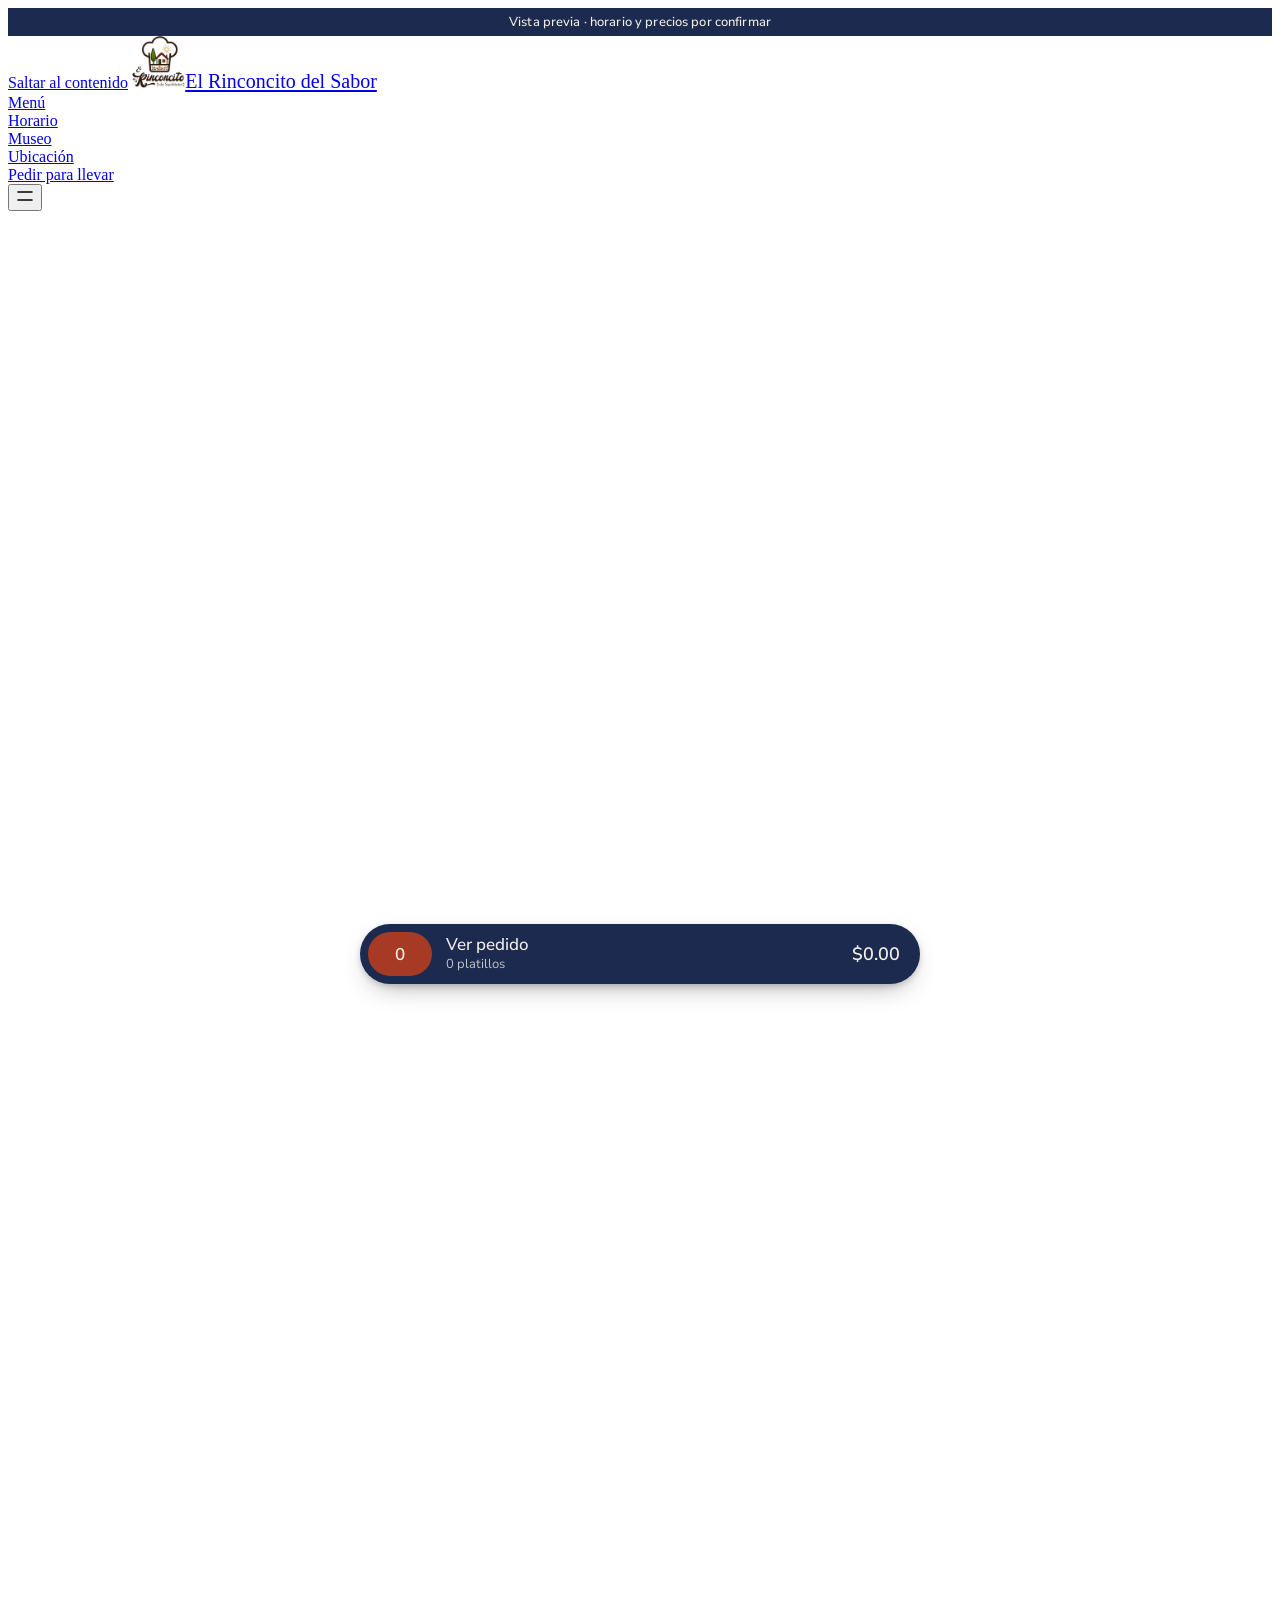
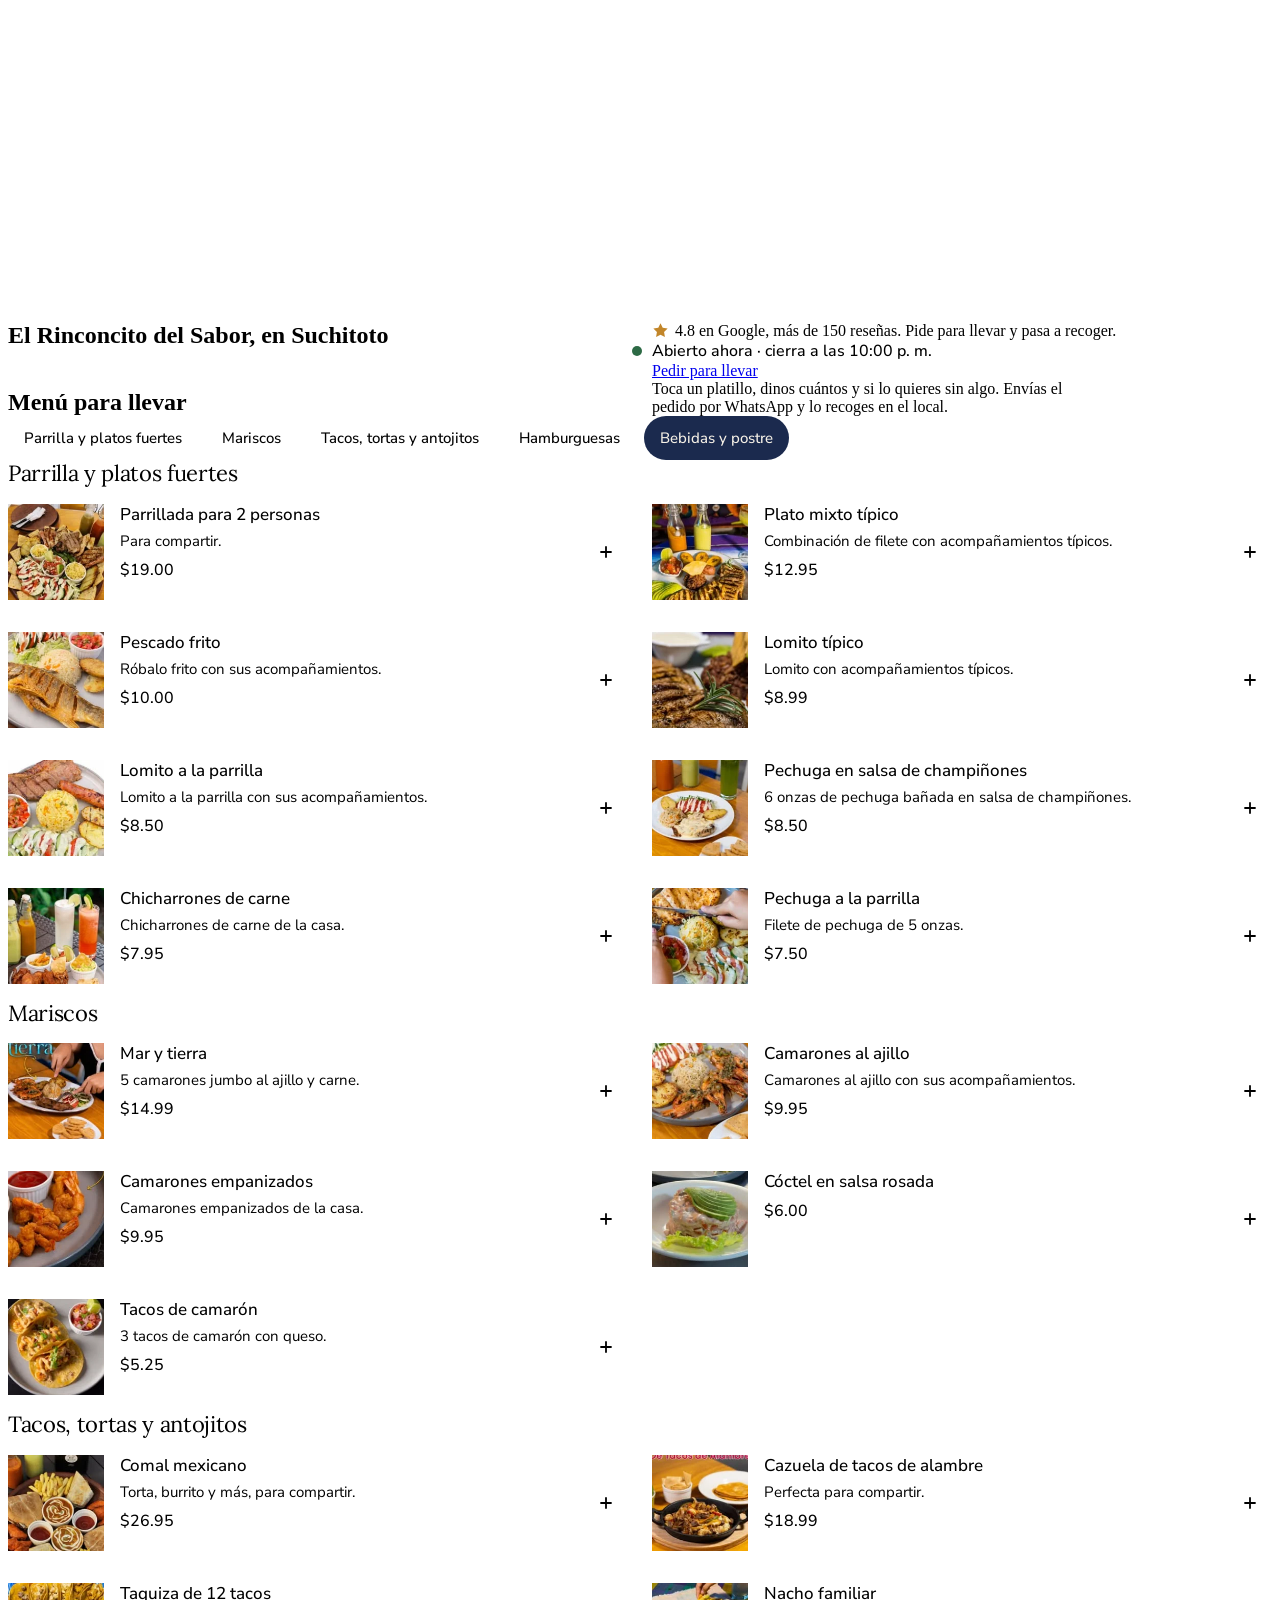
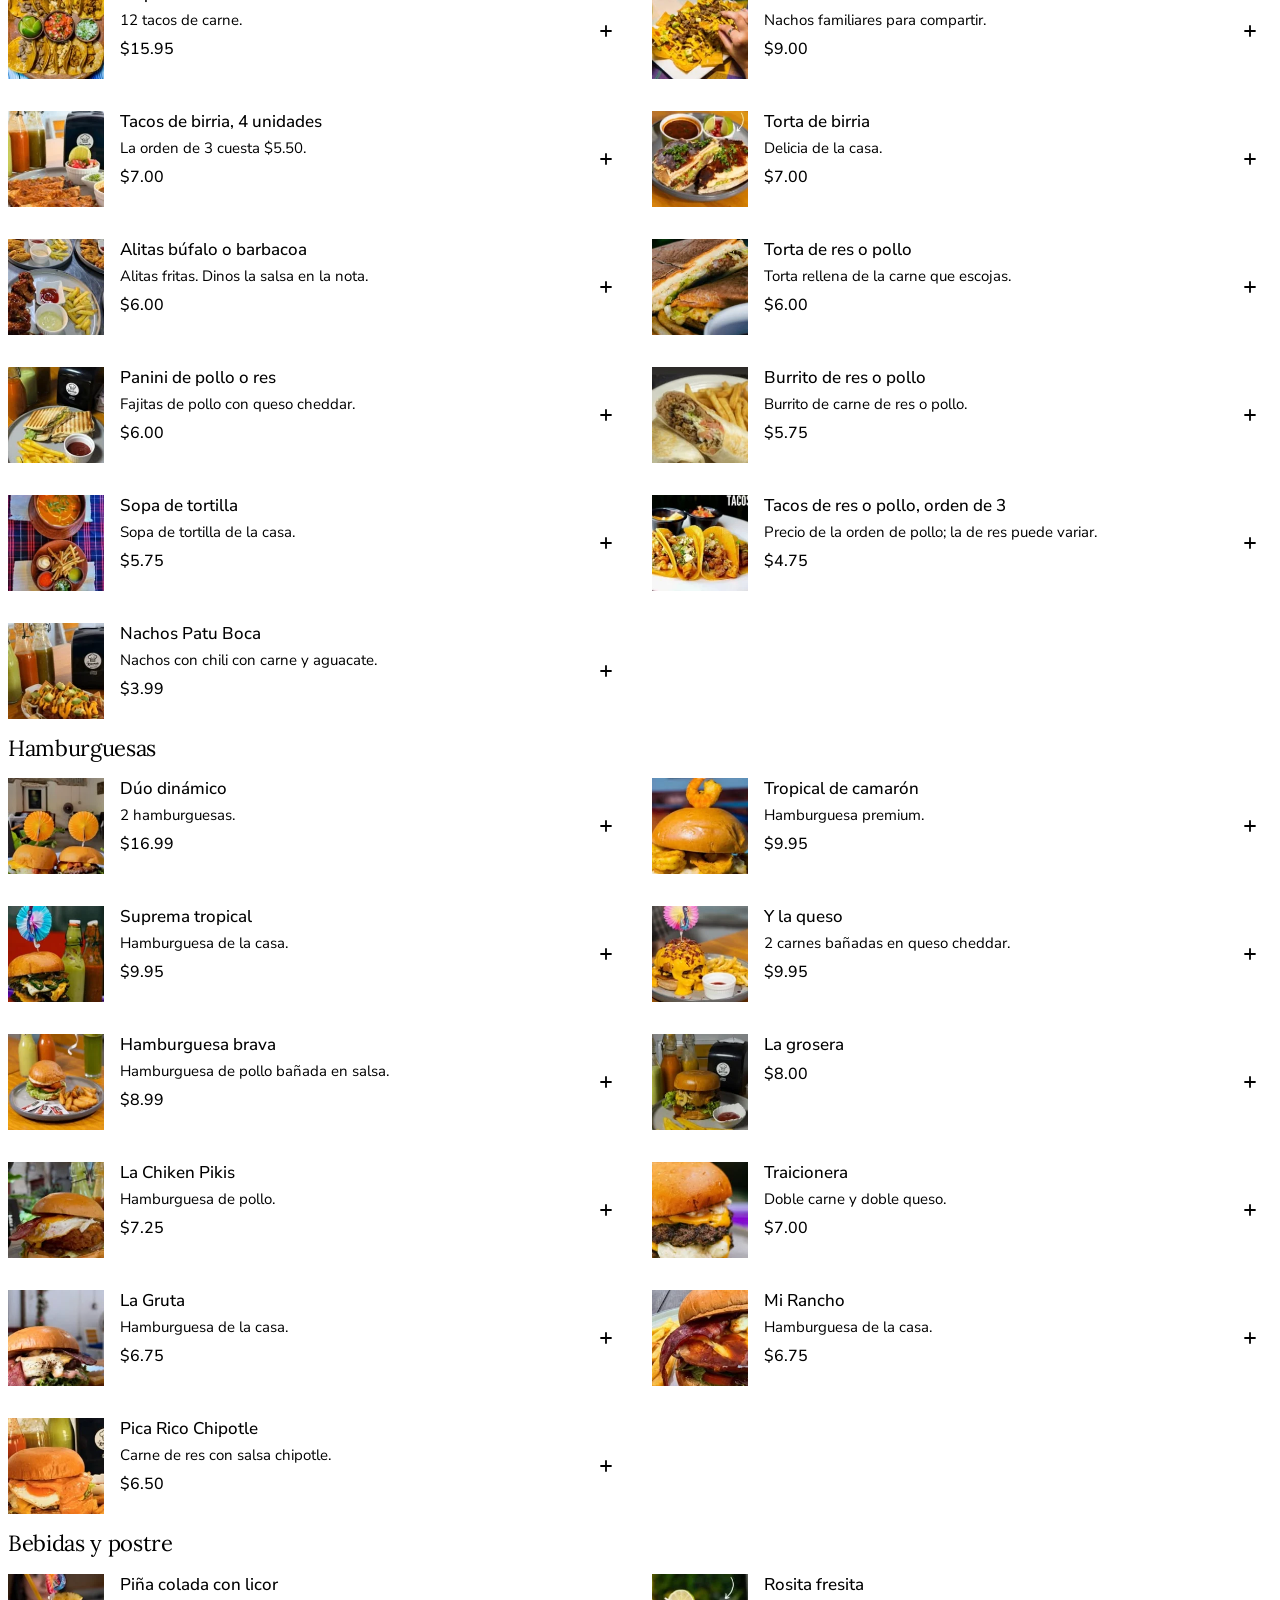
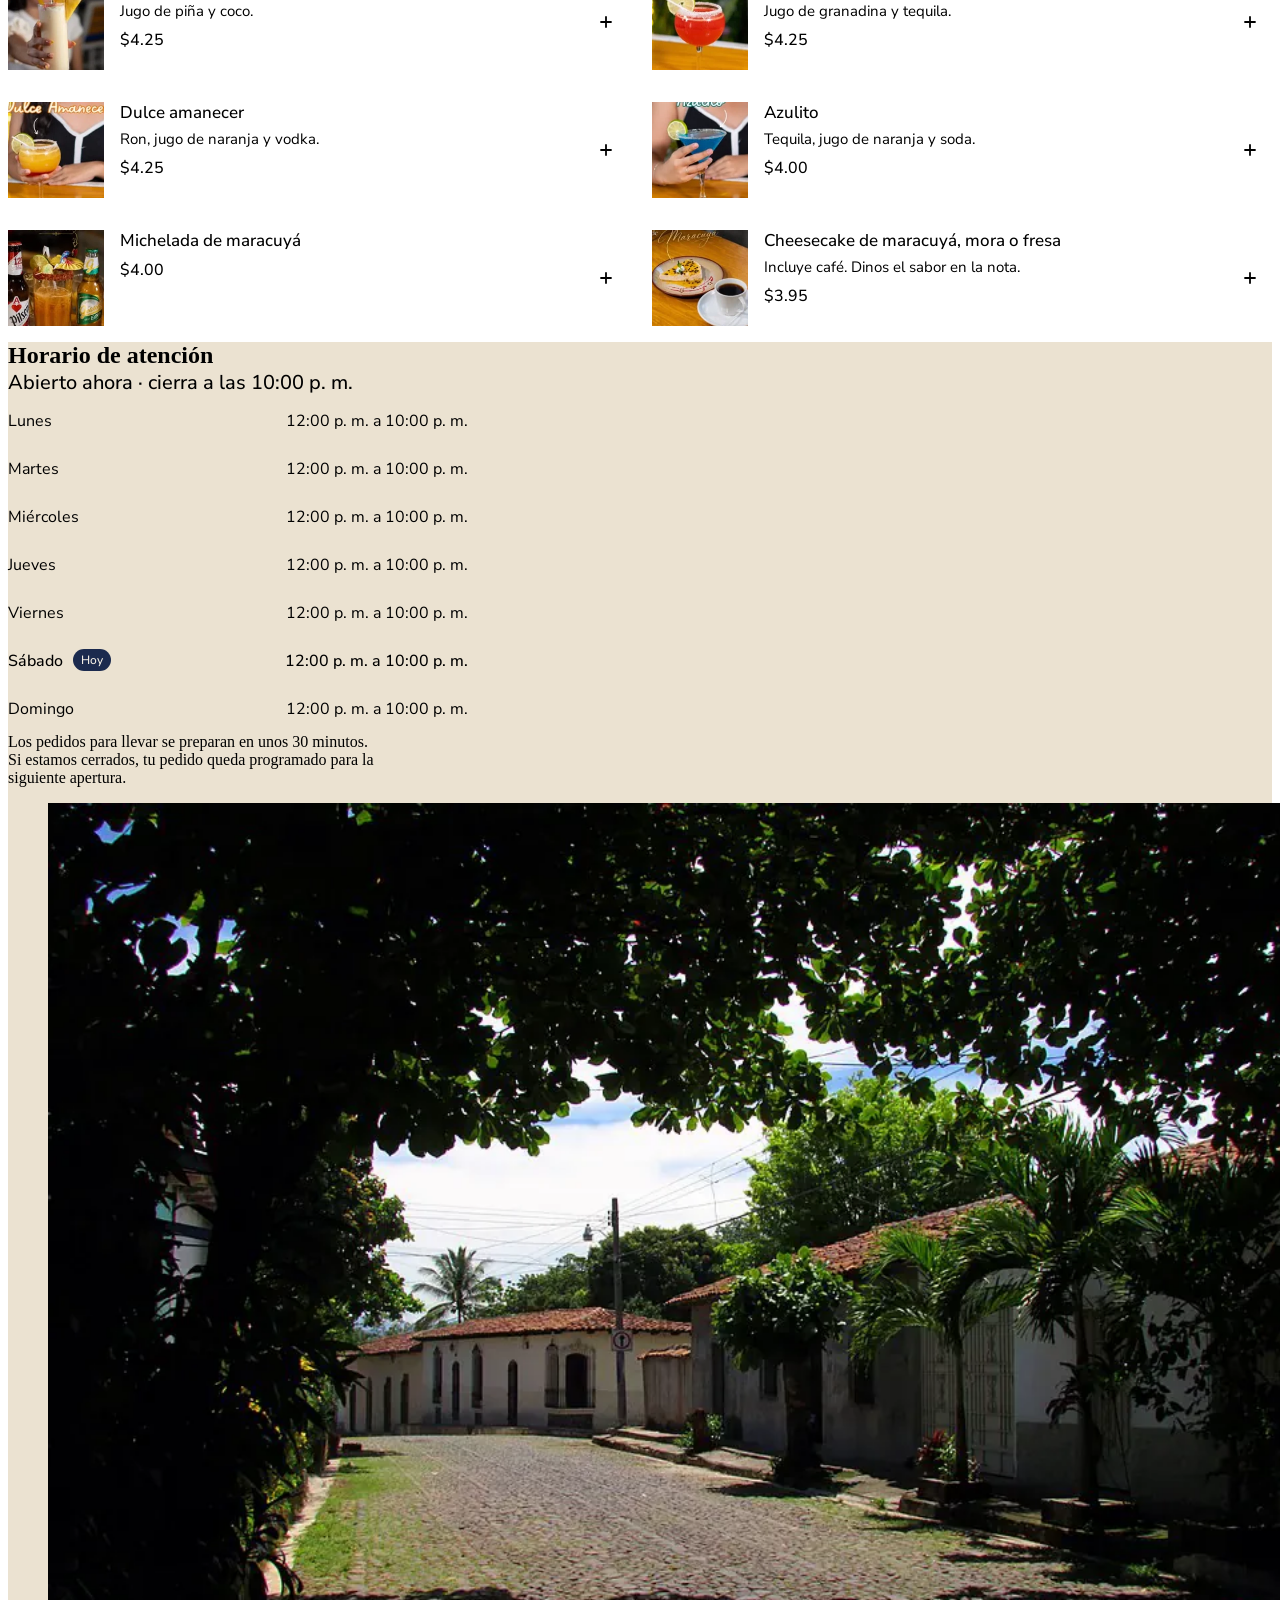
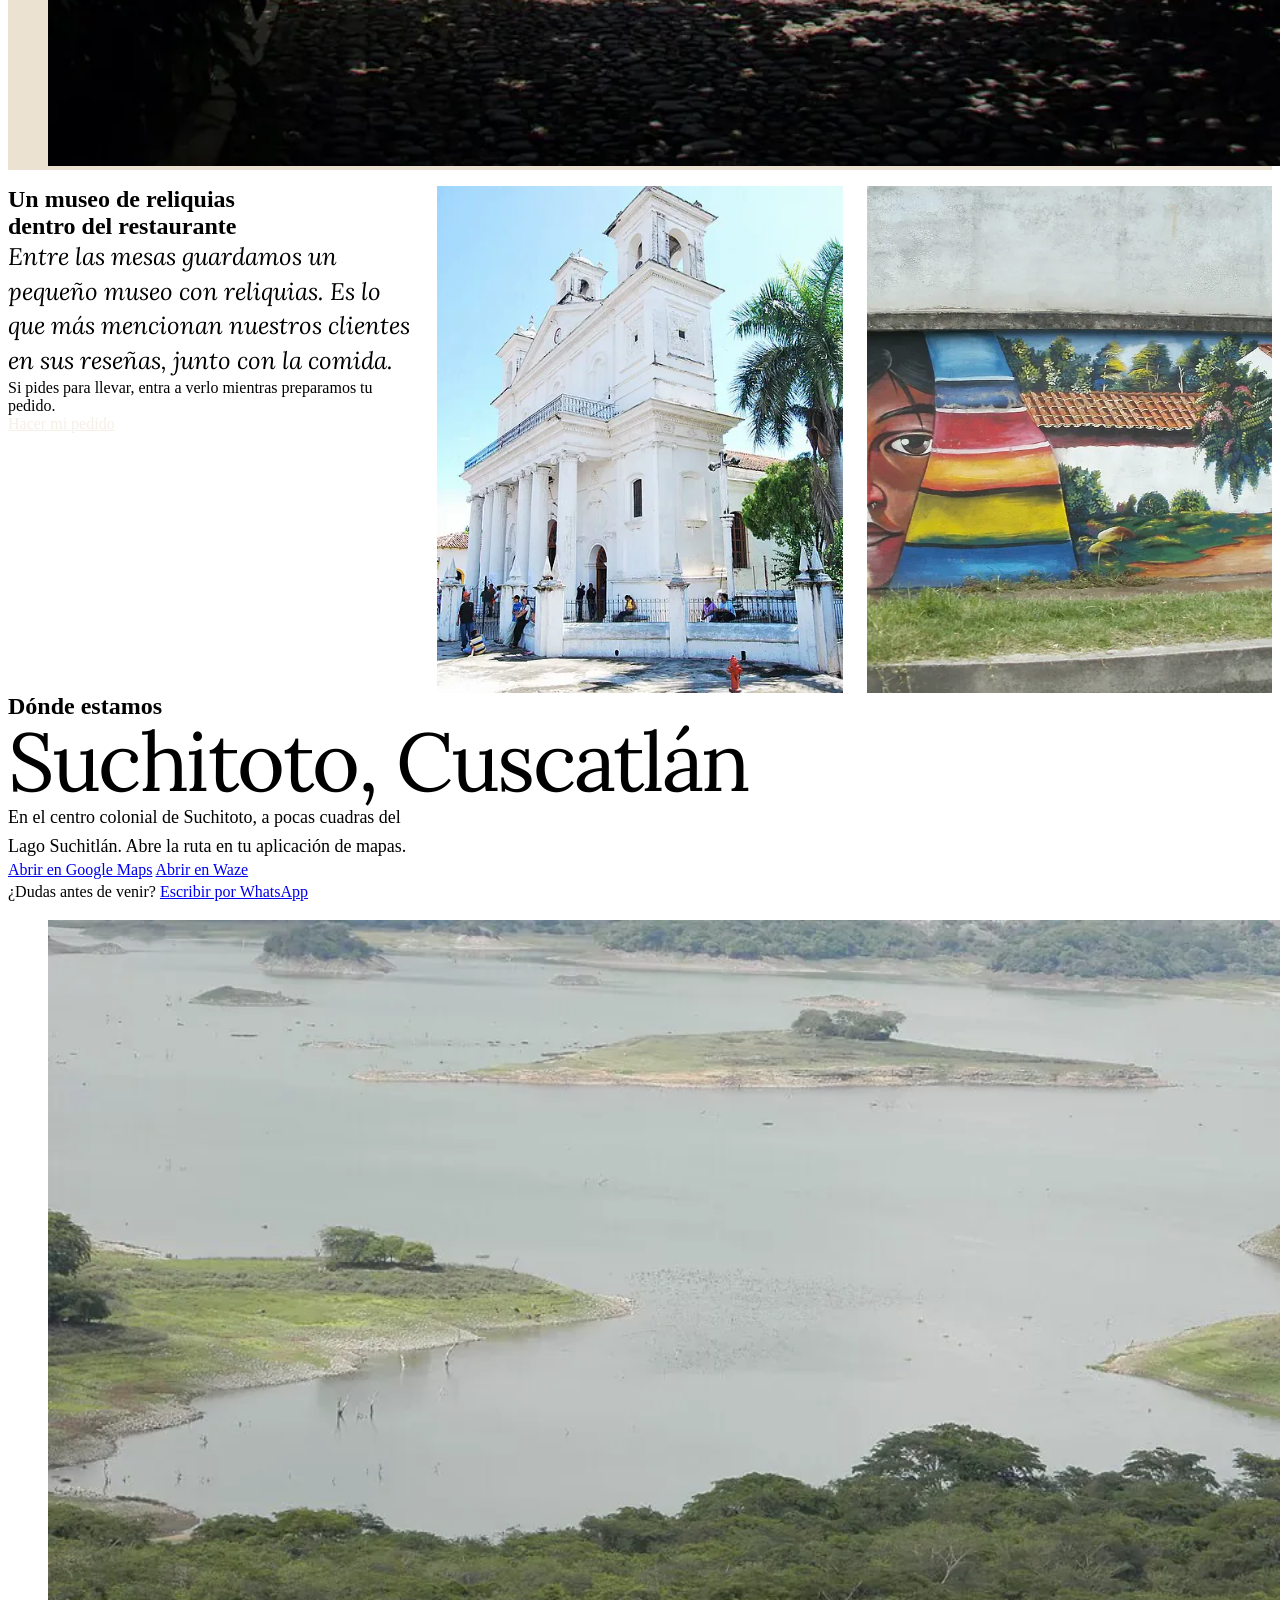
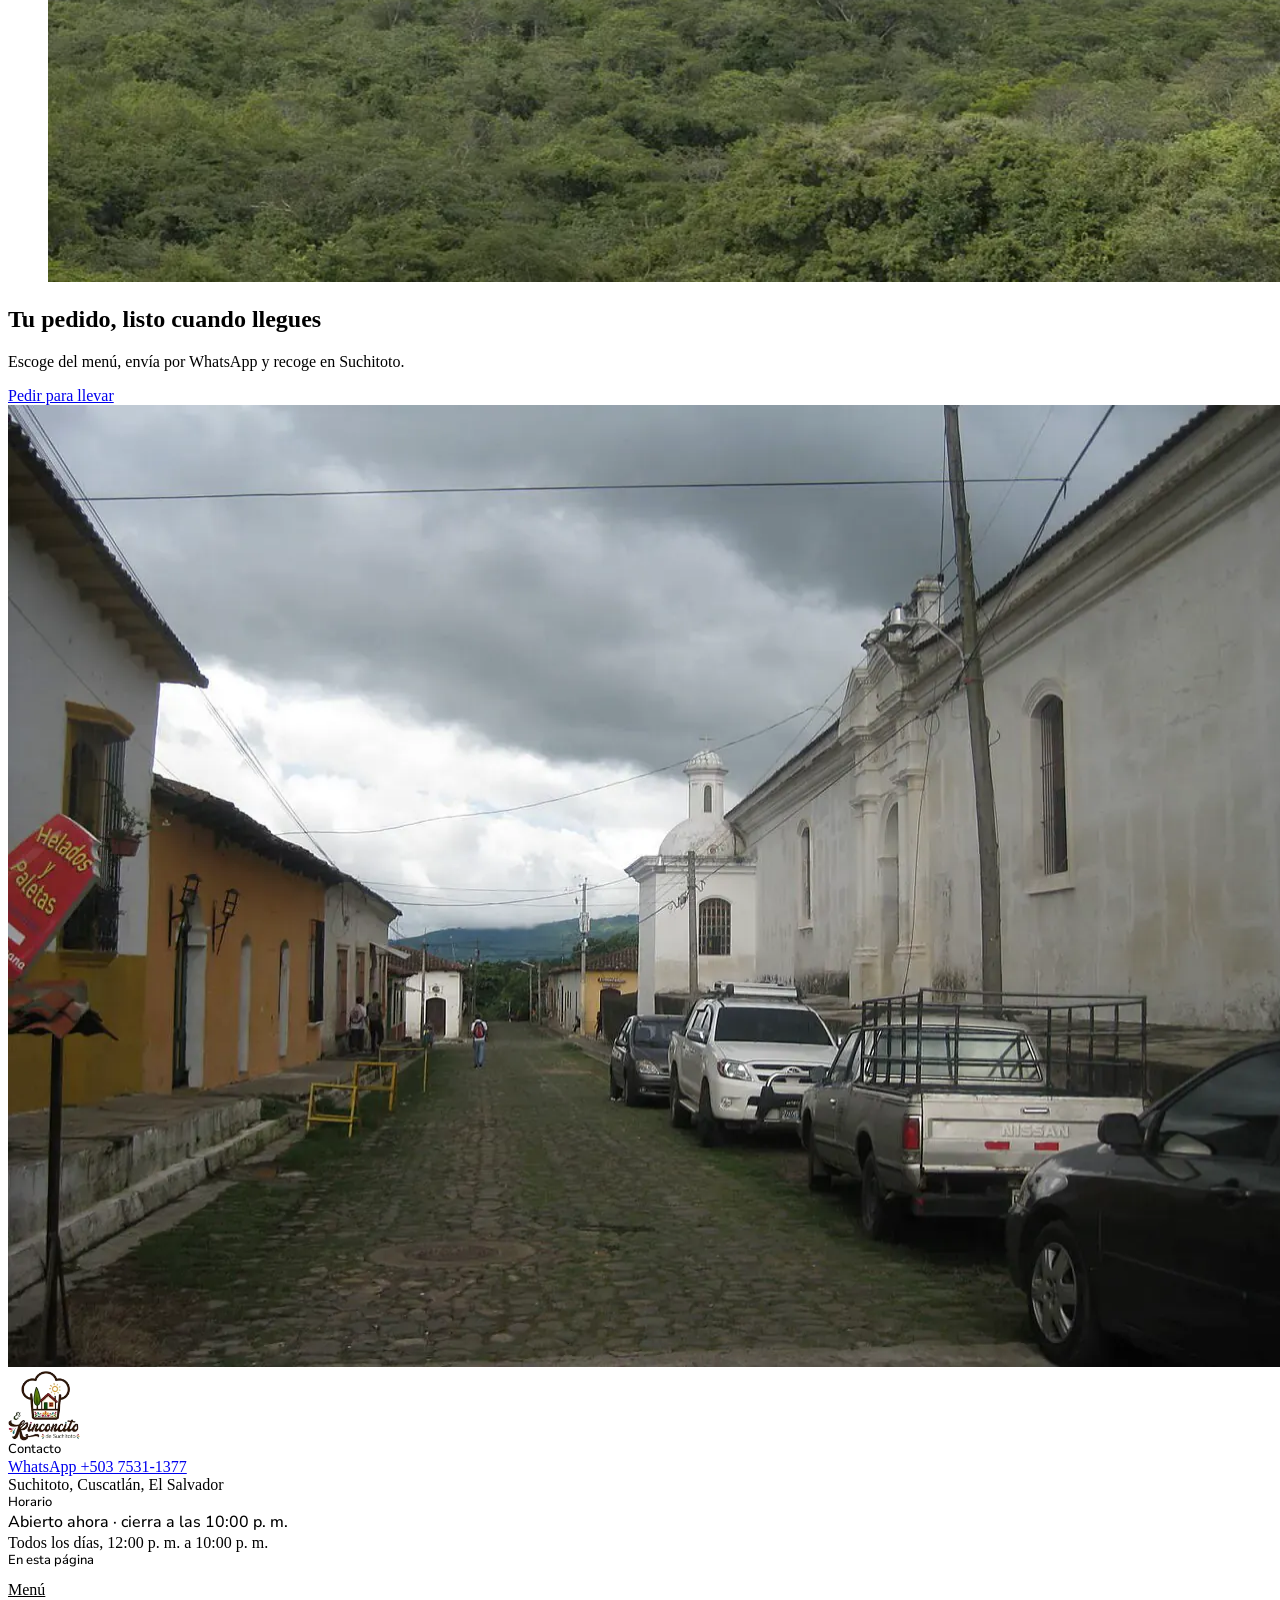
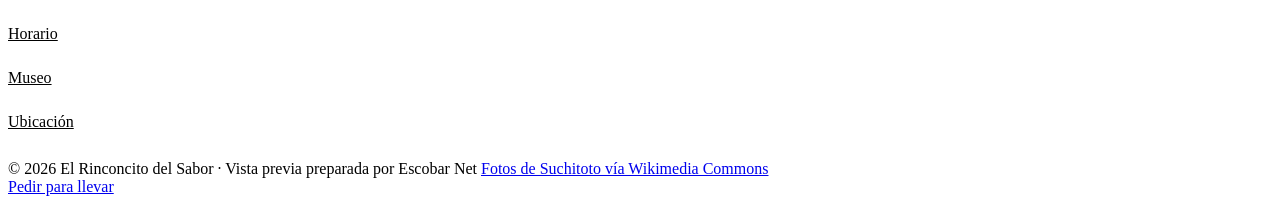
==== index.html @ b723effb "Vista previa de la página de El Rinconcito del Sabor Página estática para GitHub Pages: menú real de" ====
<!doctype html>
<html lang="es" data-type="place" data-radius="soft" data-buttons="arrow" data-motion>
<head>
<meta charset="utf-8">
<meta name="viewport" content="width=device-width, initial-scale=1, viewport-fit=cover, interactive-widget=resizes-content">
<title>El Rinconcito del Sabor: restaurante y pedidos para llevar en Suchitoto</title>
<meta name="description" content="Arma tu pedido para llevar con fotos y precios, escoge la hora de recogida y envíalo por WhatsApp. 4.8 en Google, en Suchitoto, Cuscatlán.">
<!-- og:image necesita la URL completa. Si cambia el dominio, actualízala
     (https://<usuario>.github.io/<repositorio>/share.jpg) o en el dominio del restaurante. -->
<meta property="og:type" content="website">
<meta property="og:locale" content="es_SV">
<meta property="og:site_name" content="El Rinconcito del Sabor">
<meta property="og:title" content="El Rinconcito del Sabor · Pedidos para llevar en Suchitoto">
<meta property="og:description" content="Mira el menú con fotos y precios, arma tu pedido y envíalo por WhatsApp. Lo recoges en el local.">
<meta property="og:image" content="https://escobarnet-software.github.io/El-Rinconcito-del-Sabor/share.jpg">
<meta property="og:image:width" content="1200">
<meta property="og:image:height" content="630">
<meta property="og:image:alt" content="Logo de El Rinconcito del Sabor sobre los techos de teja de Suchitoto">
<meta name="twitter:card" content="summary_large_image">
<link rel="icon" href="img/favicon.png" type="image/png">
<link rel="apple-touch-icon" href="img/logo.png">
<meta name="theme-color" content="#f5f0e6">
<meta name="color-scheme" content="light">
<!-- <link rel="canonical" href="https://<dominio del restaurante>/"> -->
<meta name="site-kind" content="other">
<meta name="page-type" content="place">
<meta name="page-kind" content="place">
<link rel="preconnect" href="https://fonts.googleapis.com">
<link rel="preconnect" href="https://fonts.gstatic.com" crossorigin>
<link href="https://fonts.googleapis.com/css2?family=Lora:ital,wght@0,400..600;1,400&family=Nunito+Sans:wght@400..600&display=swap" rel="stylesheet">
<link rel="stylesheet" href="assets/system.css">
<link rel="stylesheet" href="assets/ui/cards.css">
<link rel="stylesheet" href="assets/motion/motion.css">
<link rel="stylesheet" href="assets/layout/layout.css">
<style>
:root {
  --p-bg: #f5f0e6; --p-surface: #ebe2d1; --p-ink: #1b2a4e; --p-muted: #5b5648;
  --p-accent: #a63a24; --p-accent-ink: #f5f0e6; --p-action: #a63a24; --p-action-ink: #f5f0e6;
  --p-inv-bg: #1b2a4e; --p-inv-surface: #283658; --p-inv-ink: #f5f0e6; --p-inv-muted: #a1a6b0;
  --p-inv-accent: #f5f0e6; --p-inv-accent-ink: #1b2a4e; --p-inv-action: #f5f0e6; --p-inv-action-ink: #1b2a4e;
  --font-display: "Lora", Georgia, serif;
  --font-text: "Nunito Sans", system-ui, sans-serif;
  --display-weight: 400;
  --display-tracking: -0.015em;
}
</style>
<link rel="stylesheet" href="css/app.css">
<script>document.documentElement.classList.add('m-enter');setTimeout(()=>document.documentElement.classList.add('m-enter-done'),700)</script>
<script>document.documentElement.classList.add('mo-js');setTimeout(()=>document.documentElement.classList.add('mo-safe'),2500)</script>
<link rel="modulepreload" href="assets/moments/moments.js"><link rel="modulepreload" href="assets/moments/lib.js"><link rel="modulepreload" href="assets/moments/picture-develops/moment.js">
</head>
<body>
<!-- type: place (restaurante con pedidos para llevar)
     deal: hero place (fijo), nav-split, footer-visit, rhythm surface-pairs (+ banda añil en el museo),
     buttons arrow, mark: logo del cliente, offer: menú de pedido (pedido del cliente), place: trio,
     type moment: address, moment: picture-develops (museo)
     palette: brand (cal #f5f0e6, añil #1b2a4e, teja #a63a24), type: Lora / Nunito Sans -->

<header class="nav nav--split">
  <p class="preview-strip">Vista previa · horario y precios por confirmar</p>
  <div class="wrap nav__bar">
    <a class="skip-link" href="#top">Saltar al contenido</a>
    <a class="nav__logo" href="#top" aria-label="El Rinconcito del Sabor, inicio"><img class="nav__logo-img" src="img/logo-128.webp" alt="" width="128" height="125"><span class="nav__logo-name">El Rinconcito del Sabor</span></a>
    <nav class="nav__links" aria-label="Principal">
      <div class="nav__item"><a class="nav__link" href="#menu">Menú</a></div>
      <div class="nav__item"><a class="nav__link" href="#horario">Horario</a></div>
      <div class="nav__item"><a class="nav__link" href="#museo">Museo</a></div>
      <div class="nav__item"><a class="nav__link" href="#ubicacion">Ubicación</a></div>
    </nav>
    <div class="nav__actions">
      <a class="btn btn--primary" href="#menu">Pedir para llevar</a>
    </div>
    <button class="nav__toggle" type="button" aria-expanded="false" aria-label="Menú de navegación">
      <svg width="18" height="18" viewBox="0 0 18 18" aria-hidden="true"><path d="M2 5h14M2 13h14" stroke="currentColor" stroke-width="1.6" stroke-linecap="round"/></svg>
    </button>
  </div>
</header>

<main id="top">
  <section class="hero hero--place" data-enter aria-labelledby="hero-h">
    <picture class="hero__bg" data-phone-fill style="--ly-pos: 50% 62%; --ly-pos-phone: 50% 55%"><source media="(max-width: 639px)" srcset="assets/img/photo-f28544787-780x975.webp 780w" sizes="100vw"><img src="assets/img/photo-f28544787-1280.webp" srcset="assets/img/photo-f28544787-500.webp 500w, assets/img/photo-f28544787-960.webp 960w, assets/img/photo-f28544787-1280.webp 1280w" sizes="100vw" width="1280" height="1707" alt="Techos de teja y calles del centro histórico de Suchitoto, con los cerros al fondo" fetchpriority="high" decoding="async" data-source="stand-in" data-subject="Suchitoto, centro histórico"></picture>
    <div class="wrap"><div class="hero-text">
      <div class="hero__text">
        <h1 id="hero-h">El Rinconcito del Sabor, en Suchitoto</h1>
        <div class="hero__side">
          <p class="hero__lead"><span class="rating"><svg class="rating__star" viewBox="0 0 20 20" aria-hidden="true"><path d="M10 1.6l2.6 5.3 5.8.8-4.2 4.1 1 5.8L10 14.9l-5.2 2.7 1-5.8L1.6 7.7l5.8-.8z"/></svg>4.8 en Google, más de 150 reseñas.</span> Pide para llevar y pasa a recoger.</p>
          <p class="status" data-estado aria-live="polite"><span data-estado-texto>Todos los días de 12:00 p. m. a 10:00 p. m.</span></p>
          <div class="btn-row"><a class="btn btn--primary" href="#menu">Pedir para llevar</a></div>
        </div>
      </div>
    </div></div>
  </section>

  <section class="section section--menu" id="menu" aria-labelledby="menu-h">
    <div class="wrap">
      <div class="section-head--split menu-head">
        <h2 id="menu-h">Menú para llevar</h2>
        <p>Toca un platillo, dinos cuántos y si lo quieres sin algo. Envías el pedido por WhatsApp y lo recoges en el local.</p>
      </div>
      <nav class="chips" aria-label="Categorías del menú" data-chips>
        <!--chips:start--><a class="chip" href="#cat-parrilla">Parrilla y platos fuertes</a><a class="chip" href="#cat-mariscos">Mariscos</a><a class="chip" href="#cat-antojitos">Tacos, tortas y antojitos</a><a class="chip" href="#cat-hamburguesas">Hamburguesas</a><a class="chip" href="#cat-bebidas">Bebidas y postre</a><!--chips:end-->
      </nav>
      <div class="menu" data-menu>
        <!--menu:start--><section class="menu-group" id="cat-parrilla" aria-labelledby="cat-parrilla-h"><h3 class="menu-group__h" id="cat-parrilla-h">Parrilla y platos fuertes</h3><ul class="dishes"><li class="dish" data-id="parrillada-2"><div class="dish__btn"><span class="dish__img"><img src="img/menu/parrillada-2.webp" alt="" width="188" height="188" loading="lazy" decoding="async"></span><span class="dish__body"><span class="dish__name">Parrillada para 2 personas</span><span class="dish__desc">Para compartir.</span><span class="dish__foot"><span class="dish__price">$19.00</span></span></span></div></li><li class="dish" data-id="plato-mixto"><div class="dish__btn"><span class="dish__img"><img src="img/menu/plato-mixto.webp" alt="" width="188" height="188" loading="lazy" decoding="async"></span><span class="dish__body"><span class="dish__name">Plato mixto típico</span><span class="dish__desc">Combinación de filete con acompañamientos típicos.</span><span class="dish__foot"><span class="dish__price">$12.95</span></span></span></div></li><li class="dish" data-id="pescado-frito"><div class="dish__btn"><span class="dish__img"><img src="img/menu/pescado-frito.webp" alt="" width="188" height="188" loading="lazy" decoding="async"></span><span class="dish__body"><span class="dish__name">Pescado frito</span><span class="dish__desc">Róbalo frito con sus acompañamientos.</span><span class="dish__foot"><span class="dish__price">$10.00</span></span></span></div></li><li class="dish" data-id="lomito-tipico"><div class="dish__btn"><span class="dish__img"><img src="img/menu/lomito-tipico.webp" alt="" width="188" height="188" loading="lazy" decoding="async"></span><span class="dish__body"><span class="dish__name">Lomito típico</span><span class="dish__desc">Lomito con acompañamientos típicos.</span><span class="dish__foot"><span class="dish__price">$8.99</span></span></span></div></li><li class="dish" data-id="lomito-parrilla"><div class="dish__btn"><span class="dish__img"><img src="img/menu/lomito-parrilla.webp" alt="" width="188" height="188" loading="lazy" decoding="async"></span><span class="dish__body"><span class="dish__name">Lomito a la parrilla</span><span class="dish__desc">Lomito a la parrilla con sus acompañamientos.</span><span class="dish__foot"><span class="dish__price">$8.50</span></span></span></div></li><li class="dish" data-id="pechuga-champinones"><div class="dish__btn"><span class="dish__img"><img src="img/menu/pechuga-champinones.webp" alt="" width="188" height="188" loading="lazy" decoding="async"></span><span class="dish__body"><span class="dish__name">Pechuga en salsa de champiñones</span><span class="dish__desc">6 onzas de pechuga bañada en salsa de champiñones.</span><span class="dish__foot"><span class="dish__price">$8.50</span></span></span></div></li><li class="dish" data-id="chicharrones"><div class="dish__btn"><span class="dish__img"><img src="img/menu/chicharrones.webp" alt="" width="188" height="188" loading="lazy" decoding="async"></span><span class="dish__body"><span class="dish__name">Chicharrones de carne</span><span class="dish__desc">Chicharrones de carne de la casa.</span><span class="dish__foot"><span class="dish__price">$7.95</span></span></span></div></li><li class="dish" data-id="pechuga-parrilla"><div class="dish__btn"><span class="dish__img"><img src="img/menu/pechuga-parrilla.webp" alt="" width="188" height="188" loading="lazy" decoding="async"></span><span class="dish__body"><span class="dish__name">Pechuga a la parrilla</span><span class="dish__desc">Filete de pechuga de 5 onzas.</span><span class="dish__foot"><span class="dish__price">$7.50</span></span></span></div></li></ul></section>
<section class="menu-group" id="cat-mariscos" aria-labelledby="cat-mariscos-h"><h3 class="menu-group__h" id="cat-mariscos-h">Mariscos</h3><ul class="dishes"><li class="dish" data-id="mar-y-tierra"><div class="dish__btn"><span class="dish__img"><img src="img/menu/mar-y-tierra.webp" alt="" width="188" height="188" loading="lazy" decoding="async"></span><span class="dish__body"><span class="dish__name">Mar y tierra</span><span class="dish__desc">5 camarones jumbo al ajillo y carne.</span><span class="dish__foot"><span class="dish__price">$14.99</span></span></span></div></li><li class="dish" data-id="camarones-ajillo"><div class="dish__btn"><span class="dish__img"><img src="img/menu/camarones-ajillo.webp" alt="" width="188" height="188" loading="lazy" decoding="async"></span><span class="dish__body"><span class="dish__name">Camarones al ajillo</span><span class="dish__desc">Camarones al ajillo con sus acompañamientos.</span><span class="dish__foot"><span class="dish__price">$9.95</span></span></span></div></li><li class="dish" data-id="camarones-empanizados"><div class="dish__btn"><span class="dish__img"><img src="img/menu/camarones-empanizados.webp" alt="" width="188" height="188" loading="lazy" decoding="async"></span><span class="dish__body"><span class="dish__name">Camarones empanizados</span><span class="dish__desc">Camarones empanizados de la casa.</span><span class="dish__foot"><span class="dish__price">$9.95</span></span></span></div></li><li class="dish" data-id="coctel-rosada"><div class="dish__btn"><span class="dish__img"><img src="img/menu/coctel-rosada.webp" alt="" width="188" height="188" loading="lazy" decoding="async"></span><span class="dish__body"><span class="dish__name">Cóctel en salsa rosada</span><span class="dish__foot"><span class="dish__price">$6.00</span></span></span></div></li><li class="dish" data-id="tacos-camaron"><div class="dish__btn"><span class="dish__img"><img src="img/menu/tacos-camaron.webp" alt="" width="188" height="188" loading="lazy" decoding="async"></span><span class="dish__body"><span class="dish__name">Tacos de camarón</span><span class="dish__desc">3 tacos de camarón con queso.</span><span class="dish__foot"><span class="dish__price">$5.25</span></span></span></div></li></ul></section>
<section class="menu-group" id="cat-antojitos" aria-labelledby="cat-antojitos-h"><h3 class="menu-group__h" id="cat-antojitos-h">Tacos, tortas y antojitos</h3><ul class="dishes"><li class="dish" data-id="comal-mexicano"><div class="dish__btn"><span class="dish__img"><img src="img/menu/comal-mexicano.webp" alt="" width="188" height="188" loading="lazy" decoding="async"></span><span class="dish__body"><span class="dish__name">Comal mexicano</span><span class="dish__desc">Torta, burrito y más, para compartir.</span><span class="dish__foot"><span class="dish__price">$26.95</span></span></span></div></li><li class="dish" data-id="cazuela-alambre"><div class="dish__btn"><span class="dish__img"><img src="img/menu/cazuela-alambre.webp" alt="" width="188" height="188" loading="lazy" decoding="async"></span><span class="dish__body"><span class="dish__name">Cazuela de tacos de alambre</span><span class="dish__desc">Perfecta para compartir.</span><span class="dish__foot"><span class="dish__price">$18.99</span></span></span></div></li><li class="dish" data-id="taquiza-12"><div class="dish__btn"><span class="dish__img"><img src="img/menu/taquiza-12.webp" alt="" width="188" height="188" loading="lazy" decoding="async"></span><span class="dish__body"><span class="dish__name">Taquiza de 12 tacos</span><span class="dish__desc">12 tacos de carne.</span><span class="dish__foot"><span class="dish__price">$15.95</span></span></span></div></li><li class="dish" data-id="nacho-familiar"><div class="dish__btn"><span class="dish__img"><img src="img/menu/nacho-familiar.webp" alt="" width="188" height="188" loading="lazy" decoding="async"></span><span class="dish__body"><span class="dish__name">Nacho familiar</span><span class="dish__desc">Nachos familiares para compartir.</span><span class="dish__foot"><span class="dish__price">$9.00</span></span></span></div></li><li class="dish" data-id="tacos-birria"><div class="dish__btn"><span class="dish__img"><img src="img/menu/tacos-birria.webp" alt="" width="188" height="188" loading="lazy" decoding="async"></span><span class="dish__body"><span class="dish__name">Tacos de birria, 4 unidades</span><span class="dish__desc">La orden de 3 cuesta $5.50.</span><span class="dish__foot"><span class="dish__price">$7.00</span></span></span></div></li><li class="dish" data-id="torta-birria"><div class="dish__btn"><span class="dish__img"><img src="img/menu/torta-birria.webp" alt="" width="188" height="188" loading="lazy" decoding="async"></span><span class="dish__body"><span class="dish__name">Torta de birria</span><span class="dish__desc">Delicia de la casa.</span><span class="dish__foot"><span class="dish__price">$7.00</span></span></span></div></li><li class="dish" data-id="alitas"><div class="dish__btn"><span class="dish__img"><img src="img/menu/alitas.webp" alt="" width="188" height="188" loading="lazy" decoding="async"></span><span class="dish__body"><span class="dish__name">Alitas búfalo o barbacoa</span><span class="dish__desc">Alitas fritas. Dinos la salsa en la nota.</span><span class="dish__foot"><span class="dish__price">$6.00</span></span></span></div></li><li class="dish" data-id="torta-res-pollo"><div class="dish__btn"><span class="dish__img"><img src="img/menu/torta-res-pollo.webp" alt="" width="188" height="188" loading="lazy" decoding="async"></span><span class="dish__body"><span class="dish__name">Torta de res o pollo</span><span class="dish__desc">Torta rellena de la carne que escojas.</span><span class="dish__foot"><span class="dish__price">$6.00</span></span></span></div></li><li class="dish" data-id="panini"><div class="dish__btn"><span class="dish__img"><img src="img/menu/panini.webp" alt="" width="188" height="188" loading="lazy" decoding="async"></span><span class="dish__body"><span class="dish__name">Panini de pollo o res</span><span class="dish__desc">Fajitas de pollo con queso cheddar.</span><span class="dish__foot"><span class="dish__price">$6.00</span></span></span></div></li><li class="dish" data-id="burrito"><div class="dish__btn"><span class="dish__img"><img src="img/menu/burrito.webp" alt="" width="188" height="188" loading="lazy" decoding="async"></span><span class="dish__body"><span class="dish__name">Burrito de res o pollo</span><span class="dish__desc">Burrito de carne de res o pollo.</span><span class="dish__foot"><span class="dish__price">$5.75</span></span></span></div></li><li class="dish" data-id="sopa-tortilla"><div class="dish__btn"><span class="dish__img"><img src="img/menu/sopa-tortilla.webp" alt="" width="188" height="188" loading="lazy" decoding="async"></span><span class="dish__body"><span class="dish__name">Sopa de tortilla</span><span class="dish__desc">Sopa de tortilla de la casa.</span><span class="dish__foot"><span class="dish__price">$5.75</span></span></span></div></li><li class="dish" data-id="tacos-res-pollo"><div class="dish__btn"><span class="dish__img"><img src="img/menu/tacos-res-pollo.webp" alt="" width="188" height="188" loading="lazy" decoding="async"></span><span class="dish__body"><span class="dish__name">Tacos de res o pollo, orden de 3</span><span class="dish__desc">Precio de la orden de pollo; la de res puede variar.</span><span class="dish__foot"><span class="dish__price">$4.75</span></span></span></div></li><li class="dish" data-id="nachos-patu-boca"><div class="dish__btn"><span class="dish__img"><img src="img/menu/nachos-patu-boca.webp" alt="" width="188" height="188" loading="lazy" decoding="async"></span><span class="dish__body"><span class="dish__name">Nachos Patu Boca</span><span class="dish__desc">Nachos con chili con carne y aguacate.</span><span class="dish__foot"><span class="dish__price">$3.99</span></span></span></div></li></ul></section>
<section class="menu-group" id="cat-hamburguesas" aria-labelledby="cat-hamburguesas-h"><h3 class="menu-group__h" id="cat-hamburguesas-h">Hamburguesas</h3><ul class="dishes"><li class="dish" data-id="duo-dinamico"><div class="dish__btn"><span class="dish__img"><img src="img/menu/duo-dinamico.webp" alt="" width="188" height="188" loading="lazy" decoding="async"></span><span class="dish__body"><span class="dish__name">Dúo dinámico</span><span class="dish__desc">2 hamburguesas.</span><span class="dish__foot"><span class="dish__price">$16.99</span></span></span></div></li><li class="dish" data-id="tropical-camaron"><div class="dish__btn"><span class="dish__img"><img src="img/menu/tropical-camaron.webp" alt="" width="188" height="188" loading="lazy" decoding="async"></span><span class="dish__body"><span class="dish__name">Tropical de camarón</span><span class="dish__desc">Hamburguesa premium.</span><span class="dish__foot"><span class="dish__price">$9.95</span></span></span></div></li><li class="dish" data-id="suprema-tropical"><div class="dish__btn"><span class="dish__img"><img src="img/menu/suprema-tropical.webp" alt="" width="188" height="188" loading="lazy" decoding="async"></span><span class="dish__body"><span class="dish__name">Suprema tropical</span><span class="dish__desc">Hamburguesa de la casa.</span><span class="dish__foot"><span class="dish__price">$9.95</span></span></span></div></li><li class="dish" data-id="y-la-queso"><div class="dish__btn"><span class="dish__img"><img src="img/menu/y-la-queso.webp" alt="" width="188" height="188" loading="lazy" decoding="async"></span><span class="dish__body"><span class="dish__name">Y la queso</span><span class="dish__desc">2 carnes bañadas en queso cheddar.</span><span class="dish__foot"><span class="dish__price">$9.95</span></span></span></div></li><li class="dish" data-id="hamburguesa-brava"><div class="dish__btn"><span class="dish__img"><img src="img/menu/hamburguesa-brava.webp" alt="" width="188" height="188" loading="lazy" decoding="async"></span><span class="dish__body"><span class="dish__name">Hamburguesa brava</span><span class="dish__desc">Hamburguesa de pollo bañada en salsa.</span><span class="dish__foot"><span class="dish__price">$8.99</span></span></span></div></li><li class="dish" data-id="la-grosera"><div class="dish__btn"><span class="dish__img"><img src="img/menu/la-grosera.webp" alt="" width="188" height="188" loading="lazy" decoding="async"></span><span class="dish__body"><span class="dish__name">La grosera</span><span class="dish__foot"><span class="dish__price">$8.00</span></span></span></div></li><li class="dish" data-id="chiken-pikis"><div class="dish__btn"><span class="dish__img"><img src="img/menu/chiken-pikis.webp" alt="" width="188" height="188" loading="lazy" decoding="async"></span><span class="dish__body"><span class="dish__name">La Chiken Pikis</span><span class="dish__desc">Hamburguesa de pollo.</span><span class="dish__foot"><span class="dish__price">$7.25</span></span></span></div></li><li class="dish" data-id="traicionera"><div class="dish__btn"><span class="dish__img"><img src="img/menu/traicionera.webp" alt="" width="188" height="188" loading="lazy" decoding="async"></span><span class="dish__body"><span class="dish__name">Traicionera</span><span class="dish__desc">Doble carne y doble queso.</span><span class="dish__foot"><span class="dish__price">$7.00</span></span></span></div></li><li class="dish" data-id="la-gruta"><div class="dish__btn"><span class="dish__img"><img src="img/menu/la-gruta.webp" alt="" width="188" height="188" loading="lazy" decoding="async"></span><span class="dish__body"><span class="dish__name">La Gruta</span><span class="dish__desc">Hamburguesa de la casa.</span><span class="dish__foot"><span class="dish__price">$6.75</span></span></span></div></li><li class="dish" data-id="mi-rancho"><div class="dish__btn"><span class="dish__img"><img src="img/menu/mi-rancho.webp" alt="" width="188" height="188" loading="lazy" decoding="async"></span><span class="dish__body"><span class="dish__name">Mi Rancho</span><span class="dish__desc">Hamburguesa de la casa.</span><span class="dish__foot"><span class="dish__price">$6.75</span></span></span></div></li><li class="dish" data-id="pica-rico-chipotle"><div class="dish__btn"><span class="dish__img"><img src="img/menu/pica-rico-chipotle.webp" alt="" width="188" height="188" loading="lazy" decoding="async"></span><span class="dish__body"><span class="dish__name">Pica Rico Chipotle</span><span class="dish__desc">Carne de res con salsa chipotle.</span><span class="dish__foot"><span class="dish__price">$6.50</span></span></span></div></li></ul></section>
<section class="menu-group" id="cat-bebidas" aria-labelledby="cat-bebidas-h"><h3 class="menu-group__h" id="cat-bebidas-h">Bebidas y postre</h3><ul class="dishes"><li class="dish" data-id="pina-colada"><div class="dish__btn"><span class="dish__img"><img src="img/menu/pina-colada.webp" alt="" width="188" height="188" loading="lazy" decoding="async"></span><span class="dish__body"><span class="dish__name">Piña colada con licor</span><span class="dish__desc">Jugo de piña y coco.</span><span class="dish__foot"><span class="dish__price">$4.25</span></span></span></div></li><li class="dish" data-id="rosita-fresita"><div class="dish__btn"><span class="dish__img"><img src="img/menu/rosita-fresita.webp" alt="" width="188" height="188" loading="lazy" decoding="async"></span><span class="dish__body"><span class="dish__name">Rosita fresita</span><span class="dish__desc">Jugo de granadina y tequila.</span><span class="dish__foot"><span class="dish__price">$4.25</span></span></span></div></li><li class="dish" data-id="dulce-amanecer"><div class="dish__btn"><span class="dish__img"><img src="img/menu/dulce-amanecer.webp" alt="" width="188" height="188" loading="lazy" decoding="async"></span><span class="dish__body"><span class="dish__name">Dulce amanecer</span><span class="dish__desc">Ron, jugo de naranja y vodka.</span><span class="dish__foot"><span class="dish__price">$4.25</span></span></span></div></li><li class="dish" data-id="azulito"><div class="dish__btn"><span class="dish__img"><img src="img/menu/azulito.webp" alt="" width="188" height="188" loading="lazy" decoding="async"></span><span class="dish__body"><span class="dish__name">Azulito</span><span class="dish__desc">Tequila, jugo de naranja y soda.</span><span class="dish__foot"><span class="dish__price">$4.00</span></span></span></div></li><li class="dish" data-id="michelada-maracuya"><div class="dish__btn"><span class="dish__img"><img src="img/menu/michelada-maracuya.webp" alt="" width="188" height="188" loading="lazy" decoding="async"></span><span class="dish__body"><span class="dish__name">Michelada de maracuyá</span><span class="dish__foot"><span class="dish__price">$4.00</span></span></span></div></li><li class="dish" data-id="cheesecake"><div class="dish__btn"><span class="dish__img"><img src="img/menu/cheesecake.webp" alt="" width="188" height="188" loading="lazy" decoding="async"></span><span class="dish__body"><span class="dish__name">Cheesecake de maracuyá, mora o fresa</span><span class="dish__desc">Incluye café. Dinos el sabor en la nota.</span><span class="dish__foot"><span class="dish__price">$3.95</span></span></span></div></li></ul></section><!--menu:end-->
      </div>
      <noscript><p class="noscript-note">Para armar el pedido aquí se necesita JavaScript. También puedes escribirnos directo: <a class="link" href="https://wa.me/50375311377">WhatsApp +503 7531-1377</a></p></noscript>
    </div>
  </section>

  <section class="section section--hours" id="horario" data-place="visit" aria-labelledby="horario-h">
    <div class="wrap grid grid--top">
      <div class="span-6 hours-col">
        <h2 id="horario-h">Horario de atención</h2>
        <p class="status status--big" data-estado aria-live="polite"><span data-estado-texto>Todos los días de 12:00 p. m. a 10:00 p. m.</span></p>
        <dl class="hours hours--week" data-horario data-assumed>
          <!--horario:start--><div class="hrow" data-dia="1"><dt>Lunes</dt><dd>12:00 p. m. a 10:00 p. m.</dd></div><div class="hrow" data-dia="2"><dt>Martes</dt><dd>12:00 p. m. a 10:00 p. m.</dd></div><div class="hrow" data-dia="3"><dt>Miércoles</dt><dd>12:00 p. m. a 10:00 p. m.</dd></div><div class="hrow" data-dia="4"><dt>Jueves</dt><dd>12:00 p. m. a 10:00 p. m.</dd></div><div class="hrow" data-dia="5"><dt>Viernes</dt><dd>12:00 p. m. a 10:00 p. m.</dd></div><div class="hrow" data-dia="6"><dt>Sábado</dt><dd>12:00 p. m. a 10:00 p. m.</dd></div><div class="hrow" data-dia="0"><dt>Domingo</dt><dd>12:00 p. m. a 10:00 p. m.</dd></div><!--horario:end-->
        </dl>
        <p class="hours-note">Los pedidos para llevar se preparan en unos 30 minutos. Si estamos cerrados, tu pedido queda programado para la siguiente apertura.</p>
      </div>
      <figure class="pl-photo span-6 start-7" style="--pl-r: 1.333"><img src="assets/img/photo-f28544793-960.webp" srcset="assets/img/photo-f28544793-500.webp 500w, assets/img/photo-f28544793-960.webp 960w, assets/img/photo-f28544793-1280.webp 1280w" sizes="(max-width: 1023px) 100vw, 588px" width="1280" height="963" alt="Calle empedrada de Suchitoto bajo la sombra de los árboles, con casas de teja al fondo" loading="lazy" decoding="async" data-source="stand-in" data-subject="calle de Suchitoto"></figure>
    </div>
  </section>

  <section class="section section--museo ground-inverse" id="museo" aria-labelledby="museo-h">
    <div class="wrap">
      <div class="museo">
        <div class="museo__text">
          <h2 id="museo-h">Un museo de reliquias dentro del restaurante</h2>
          <p class="museo__lead">Entre las mesas guardamos un pequeño museo con reliquias. Es lo que más mencionan nuestros clientes en sus reseñas, junto con la comida.</p>
          <p>Si pides para llevar, entra a verlo mientras preparamos tu pedido.</p>
          <a class="link" href="#menu">Hacer mi pedido</a>
        </div>
        <figure class="museo__big" data-moment="picture-develops"><img src="assets/img/photo-f28638679-960.webp" srcset="assets/img/photo-f28638679-500.webp 500w, assets/img/photo-f28638679-960.webp 960w" sizes="(max-width: 1023px) 50vw, 384px" width="960" height="1433" alt="La iglesia de Santa Lucía, blanca y de estilo colonial, en el centro de Suchitoto" loading="lazy" decoding="async" data-source="stand-in" data-subject="Suchitoto, iglesia Santa Lucía"></figure>
        <figure class="museo__sq"><img src="assets/img/photo-f28162635-960.webp" srcset="assets/img/photo-f28162635-500.webp 500w, assets/img/photo-f28162635-960.webp 960w, assets/img/photo-f28162635.webp 1280w" sizes="(max-width: 1023px) 70vw, 640px" width="1280" height="962" alt="Mural pintado en una pared de Suchitoto con un rostro y casas de teja" loading="lazy" decoding="async" data-source="stand-in" data-subject="mural de Suchitoto"></figure>
      </div>
    </div>
  </section>

  <section class="section section--where" id="ubicacion" aria-labelledby="ubicacion-h">
    <div class="wrap">
      <h2 id="ubicacion-h">Dónde estamos</h2>
      <p class="type-moment"><a href="https://www.google.com/maps/search/?api=1&amp;query=El+Rinconcito+del+Sabor+Suchitoto" target="_blank" rel="noopener">Suchitoto, Cuscatlán</a></p>
      <div class="grid grid--top where">
        <div class="span-6 where__text">
          <p>En el centro colonial de Suchitoto, a pocas cuadras del Lago Suchitlán. Abre la ruta en tu aplicación de mapas.</p>
          <div class="btn-row where__btns">
            <a class="btn btn--secondary" href="https://www.google.com/maps/search/?api=1&amp;query=El+Rinconcito+del+Sabor+Suchitoto" target="_blank" rel="noopener">Abrir en Google Maps</a>
            <a class="btn btn--secondary" href="https://waze.com/ul?q=El%20Rinconcito%20del%20Sabor%20Suchitoto&amp;navigate=yes" target="_blank" rel="noopener">Abrir en Waze</a>
          </div>
          <p class="where__wa">¿Dudas antes de venir? <a class="link" href="https://wa.me/50375311377" data-wa="Hola, tengo una pregunta sobre El Rinconcito del Sabor.">Escribir por WhatsApp</a></p>
        </div>
        <figure class="pl-photo span-6 start-7" style="--pl-r: 1.333"><img src="assets/img/photo-f60360884-960.webp" srcset="assets/img/photo-f60360884-500.webp 500w, assets/img/photo-f60360884-960.webp 960w, assets/img/photo-f60360884.webp 1280w" sizes="(max-width: 1023px) 100vw, 588px" width="1280" height="962" alt="El Lago Suchitlán con sus islas, visto desde los cerros de Suchitoto" loading="lazy" decoding="async" data-source="stand-in" data-subject="Lago Suchitlán"></figure>
      </div>
    </div>
  </section>
</main>

<footer class="footer closing footer--visit" id="contact" aria-labelledby="close-h">
  <div class="wrap">
    <div class="closing__cta close--photo">
      <div class="section-head--split">
        <div><h2 id="close-h">Tu pedido, listo cuando llegues</h2><p class="t-lead">Escoge del menú, envía por WhatsApp y recoge en Suchitoto.</p></div>
        <a class="btn btn--primary" href="#menu">Pedir para llevar</a>
      </div>
      <div class="close__media"><img src="assets/img/photo-f110614199-960.webp" srcset="assets/img/photo-f110614199-500.webp 500w, assets/img/photo-f110614199-960.webp 960w, assets/img/photo-f110614199.webp 1280w" sizes="(max-width: 639px) 180vw, (max-width: 1023px) 100vw, 1200px" width="1280" height="962" alt="Calle empedrada de Suchitoto con fachadas coloniales blancas y amarillas" loading="lazy" decoding="async" data-source="stand-in" data-subject="calle de Suchitoto" style="--pos: 30% 60%"></div>
    </div>
    <div class="closing__links">
      <div class="grid foot-grid">
        <div class="span-4 stack-4">
          <img class="foot-logo" src="img/logo.webp" alt="Logo de El Rinconcito del Sabor" width="256" height="250" loading="lazy">
          <h3>Contacto</h3>
          <p><a class="link" href="https://wa.me/50375311377" data-wa="Hola, quiero hacer una consulta.">WhatsApp +503 7531-1377</a></p>
          <p class="muted">Suchitoto, Cuscatlán, El Salvador</p>
        </div>
        <div class="span-4 stack-4">
          <h3>Horario</h3>
          <p class="status" data-estado><span data-estado-texto>Todos los días de 12:00 p. m. a 10:00 p. m.</span></p>
          <p class="muted">Todos los días, 12:00 p. m. a 10:00 p. m.</p>
        </div>
        <nav class="span-4 stack-4 foot-nav" aria-label="Pie de página">
          <h3>En esta página</h3>
          <a href="#menu">Menú</a><a href="#horario">Horario</a><a href="#museo">Museo</a><a href="#ubicacion">Ubicación</a>
        </nav>
      </div>
      <div class="footer__legal">
        <p class="sr-only" id="avisos" aria-live="polite"></p>
        <span>&copy; 2026 El Rinconcito del Sabor · Vista previa preparada por Escobar Net</span>
        <a class="credits" href="credits.html">Fotos de Suchitoto vía Wikimedia Commons</a>
      </div>
    </div>
  </div>
</footer>

<nav class="actionbar" aria-label="Acción rápida">
  <a class="btn btn--primary" href="#menu">Pedir para llevar</a>
</nav>

<div class="cartbar" aria-hidden="true" inert>
  <button class="cartbar__btn" type="button" data-open-cart aria-haspopup="dialog">
    <span class="cartbar__count" data-cart-count>0</span>
    <span class="cartbar__label">Ver pedido <span class="cartbar__sub" data-cart-label></span></span>
    <span class="cartbar__total" data-cart-total>$0.00</span>
  </button>
</div>

<dialog class="sheet" id="hoja-platillo" aria-labelledby="item-name">
  <div class="sheet__scrim"></div>
  <div class="sheet__panel">
    <div class="sheet__grab" data-drag><span class="sheet__handle" aria-hidden="true"></span></div>
    <form class="item" data-item-form>
      <div class="item__head" data-drag>
        <img class="item__img" data-item-img src="img/menu/pechuga-parrilla.webp" alt="" width="188" height="188">
        <div class="item__info">
          <h2 class="item__name" id="item-name" data-item-name>Platillo</h2>
          <p class="item__desc" data-item-desc></p>
          <p class="item__price" data-item-price></p>
        </div>
        <button class="sheet__x" type="button" data-close aria-label="Cerrar"><svg viewBox="0 0 16 16" aria-hidden="true"><path d="M4 4l8 8M12 4l-8 8"/></svg></button>
      </div>
      <div class="item__qty">
        <span class="item__label" id="qty-label">Cantidad</span>
        <div class="stepper" role="group" aria-labelledby="qty-label">
          <button type="button" class="stepper__b" data-item-minus aria-label="Uno menos"><svg viewBox="0 0 16 16" aria-hidden="true"><path d="M3 8h10"/></svg></button>
          <span class="stepper__n" data-item-qty aria-live="polite">1</span>
          <button type="button" class="stepper__b" data-item-plus aria-label="Uno más"><svg viewBox="0 0 16 16" aria-hidden="true"><path d="M8 3v10M3 8h10"/></svg></button>
        </div>
      </div>
      <div class="field">
        <label for="nota-platillo">Nota para la cocina <span class="muted">(opcional)</span></label>
        <textarea id="nota-platillo" name="nota" rows="2" maxlength="140" placeholder="Por ejemplo: sin cebolla" enterkeyhint="done"></textarea>
      </div>
      <button class="btn btn--primary btn--sheet" type="submit" data-item-cta>Agregar 1 al pedido<span class="btn__total" data-item-total>$0.00</span></button>
    </form>
  </div>
</dialog>

<dialog class="sheet" id="hoja-pedido" aria-labelledby="pedido-h" data-empty="si">
  <div class="sheet__scrim"></div>
  <div class="sheet__panel">
    <div class="sheet__grab" data-drag><span class="sheet__handle" aria-hidden="true"></span></div>
    <div class="sheet__top" data-drag>
      <h2 id="pedido-h">Tu pedido <span class="muted" data-sheet-count></span></h2>
      <button class="sheet__x" type="button" data-close aria-label="Cerrar"><svg viewBox="0 0 16 16" aria-hidden="true"><path d="M4 4l8 8M12 4l-8 8"/></svg></button>
    </div>
    <div class="sheet__scroll">
      <div class="cart-empty">
        <p>Tu pedido está vacío. Toca cualquier platillo del menú para agregarlo.</p>
        <a class="btn btn--secondary" href="#menu" data-to-menu>Ver el menú</a>
      </div>
      <ul class="lines" data-lines></ul>
      <form class="order" data-order-form novalidate>
        <div class="order__total"><span>Total</span><span data-cart-total>$0.00</span></div>
        <p class="closed-note" data-closed-note hidden></p>
        <div class="field">
          <label for="nombre-cliente">Tu nombre</label>
          <input id="nombre-cliente" name="nombre" type="text" autocomplete="name" autocapitalize="words" maxlength="60" enterkeyhint="next" required aria-describedby="nombre-err">
          <p class="field__error" id="nombre-err" hidden></p>
        </div>
        <div class="field">
          <label for="hora-recogida">Hora a la que recoges</label>
          <select id="hora-recogida" name="hora" required aria-describedby="hora-err"><option value="">Escoge una hora</option></select>
          <p class="field__error" id="hora-err" hidden></p>
        </div>
        <button class="btn btn--primary btn--sheet btn--wa" type="submit"><svg class="wa-ic" viewBox="0 0 24 24" aria-hidden="true"><path d="M17.47 14.38c-.3-.15-1.76-.87-2.03-.97-.27-.1-.47-.15-.67.15-.2.3-.77.97-.94 1.17-.17.2-.35.22-.65.07-.3-.15-1.26-.46-2.4-1.48-.89-.79-1.49-1.77-1.66-2.07-.17-.3-.02-.46.13-.61.13-.13.3-.35.45-.52.15-.17.2-.3.3-.5.1-.2.05-.37-.02-.52-.07-.15-.67-1.62-.92-2.22-.24-.58-.49-.5-.67-.51h-.57c-.2 0-.52.07-.79.37-.27.3-1.04 1.02-1.04 2.48s1.07 2.88 1.21 3.08c.15.2 2.1 3.2 5.08 4.49.71.31 1.26.49 1.69.63.71.23 1.36.2 1.87.12.57-.09 1.76-.72 2.01-1.41.25-.69.25-1.29.17-1.41-.07-.12-.27-.2-.57-.35zM12.04 21.5h-.01a9.4 9.4 0 0 1-4.79-1.31l-.34-.2-3.56.93.95-3.47-.22-.36a9.4 9.4 0 0 1-1.44-5.02c0-5.2 4.23-9.43 9.43-9.43 2.52 0 4.89.98 6.67 2.77a9.37 9.37 0 0 1 2.76 6.67c0 5.2-4.23 9.42-9.43 9.42zm8.02-17.45A11.27 11.27 0 0 0 12.04.75C5.8.75.72 5.83.72 12.07c0 2 .52 3.94 1.51 5.65L.62 23.25l5.66-1.48a11.3 11.3 0 0 0 5.75 1.47h.01c6.24 0 11.32-5.08 11.32-11.32 0-3.02-1.18-5.87-3.31-8z"/></svg>Enviar pedido por WhatsApp</button>
        <p class="sent-note" data-sent-note hidden>Se abrió WhatsApp con tu pedido. Presiona enviar allá para que el restaurante lo reciba.</p>
      </form>
    </div>
  </div>
</dialog>


<script src="js/config.js"></script>
<script src="js/app.js"></script>
<script type="module" src="assets/system.js"></script>
<script type="module" src="assets/motion/motion.js"></script>
<script type="module" src="assets/layout/layout.js"></script>
</body>
</html>
---- css/app.css ----
/* El Rinconcito del Sabor: CSS de la página (sobre el sistema en assets/).
   Paleta de Suchitoto: cal de las fachadas (fondo), añil (tinta y banda del museo),
   teja de los techos (acción). */

:root {
  --strip: 28px;
  --nav: calc(72px + var(--strip));
  --ok: #2d6a45;            /* punto de "abierto" */
  --ease-out: cubic-bezier(.23, 1, .32, 1);
  --ease-drawer: cubic-bezier(.32, .72, 0, 1);
  --dish-img: 96px;
  --cartbar-h: 0px;
  --error: color-mix(in oklab, #d92d20 72%, var(--p-ink));
}
@media (max-width: 639px) { :root { --nav: calc(56px + var(--strip)); --dish-img: 84px; } }

/* ------------------------------------------------------------ base táctil */
html { -webkit-tap-highlight-color: transparent; -webkit-text-size-adjust: 100%; }
button, a, [role="button"], summary, select { touch-action: manipulation; }
button, .btn, .chip, .stepper { -webkit-user-select: none; user-select: none; }
input, textarea, select { font-size: 16px !important; }
html.sheet-open { overflow: hidden; }
html.sheet-open body { overflow: hidden; }

/* ----------------------------------------------------- franja de vista previa */
.preview-strip {
  margin: 0; height: var(--strip); display: flex; align-items: center; justify-content: center;
  padding-inline: 16px; font: 500 13px/1 var(--font-text); letter-spacing: .01em;
  background: var(--p-ink); color: var(--p-bg); white-space: nowrap; overflow: hidden; text-overflow: ellipsis;
}
.nav .nav__bar { height: calc(100% - var(--strip)); }
.nav__logo-img { height: 44px !important; width: auto; }
.nav__logo-name { font-size: 20px; }
@media (min-width: 1024px) {
  .nav--split .nav__logo { font-size: 22px; gap: 10px; }
  .nav__logo-img { height: 52px !important; }
}
@media (max-width: 639px) {
  .nav__logo-img { height: 38px !important; }
  .nav__logo-name { font-size: clamp(15px, 4.4vw, 18px); }
  .preview-strip { font-size: 12px; justify-content: flex-start; padding-inline: var(--gut); }
}
@media (max-width: 359px) { .nav__logo-name { display: none; } }

/* ---------------------------------------------------------------- hero */
.hero--place .hero__text { display: grid; grid-template-columns: repeat(12, minmax(0, 1fr)); column-gap: var(--gutter, 24px); align-items: start; }
.hero--place h1 { grid-column: 1 / span 6; margin: 0; text-wrap: balance; }
.hero__side { grid-column: 7 / -1; display: grid; gap: var(--s-4); align-content: start; }
.hero__side .hero__lead { margin: 0; }
.hero__side .btn-row { margin-top: var(--s-2); }
.rating { white-space: nowrap; display: inline-flex; align-items: baseline; gap: 6px; font-weight: 500; }
.rating__star { width: 17px; height: 17px; fill: #c2862a; align-self: center; transform: translateY(-1px); }
@media (max-width: 1023px) {
  .hero--place .hero__text { display: block; }
  .hero__side { margin-top: var(--s-4); gap: var(--s-3); }
}
@media (max-width: 479px) { .rating { white-space: normal; } }

/* indicador en vivo */
.status { margin: 0; font: 500 16px/1.4 var(--font-text); color: var(--ink); }
.status--big { font-size: 20px; margin-top: var(--s-4); }

/* --------------------------------------------------------------- menú */
main > section.section--menu { height: auto; min-height: 100svh; padding-bottom: calc(var(--padb) + var(--bar, 0px) + 24px); }
.menu-head { display: grid; grid-template-columns: repeat(12, minmax(0, 1fr)); column-gap: 24px; align-items: end; }
.menu-head h2 { grid-column: 1 / span 6; margin: 0; }
.menu-head p { grid-column: 7 / -1; margin: 0; max-width: 52ch; }
@media (max-width: 1023px) { .menu-head { display: block; } .menu-head p { margin-top: var(--s-3); } }

.chips {
  position: sticky; top: var(--nav); z-index: 5; display: flex; gap: 8px; margin: var(--s-6) calc(-1 * var(--gut)) 0;
  padding: 12px var(--gut); overflow-x: auto; scrollbar-width: none; background: var(--bg);
  border-bottom: 1px solid var(--line); overscroll-behavior-x: contain;
}
.chips::-webkit-scrollbar { display: none; }
@media (min-width: 1024px) { .chips { margin-inline: 0; padding-inline: 0; } }
.chip {
  flex: none; display: inline-flex; align-items: center; min-height: 44px; padding: 0 16px; border-radius: 999px;
  border: 1px solid var(--line); font: 500 15px/1 var(--font-text); color: var(--ink); text-decoration: none; white-space: nowrap;
  transition: background-color 160ms ease, color 160ms ease, border-color 160ms ease, transform 120ms var(--ease-out);
}
.chip.is-on { background: var(--p-ink); color: var(--p-bg); border-color: var(--p-ink); }
.chip:active { transform: scale(.97); }
@media (hover: hover) and (pointer: fine) { .chip:not(.is-on):hover { border-color: var(--p-ink); } }

.menu { margin-top: var(--s-6); }
.menu-group { scroll-margin-top: calc(var(--nav) + 76px); padding-top: var(--s-6); }
.menu-group + .menu-group { margin-top: var(--s-5); }
.menu-group__h { margin: 0 0 var(--s-4); font: var(--display-weight) clamp(19px, .5vw + 16px, 22px)/1.25 var(--font-display); letter-spacing: var(--display-tracking); }
.menu-group__n { font: 500 14px/1 var(--font-text); color: var(--muted); }
.dishes { list-style: none; margin: 0; padding: 0; display: grid; grid-template-columns: repeat(2, minmax(0, 1fr)); gap: 0 24px; }
@media (max-width: 699px) { .dishes { grid-template-columns: minmax(0, 1fr); } }
.dish { border-bottom: 1px solid var(--line); min-width: 0; }
.dish__btn {
  all: unset; box-sizing: border-box; width: 100%; display: grid; grid-template-columns: var(--dish-img) minmax(0, 1fr) 44px;
  gap: 16px; align-items: center; padding: 16px 0; cursor: pointer; color: var(--ink); position: relative;
}
.dish__btn:focus-visible { outline: 2px solid var(--action); outline-offset: 4px; border-radius: 4px; }
.dish__img { display: block; width: var(--dish-img); height: var(--dish-img); overflow: hidden; background: var(--p-surface); }
.dish__img img { display: block; width: 100%; height: 100%; object-fit: cover; transition: transform 600ms var(--ease-out); }
.dish__body { display: grid; gap: 4px; min-width: 0; }
.dish__name { font: 500 17px/1.35 var(--font-text); overflow-wrap: anywhere; hyphens: auto; }
.dish__desc { font: 400 15px/1.45 var(--font-text); color: var(--muted); }
.dish__foot { display: flex; flex-wrap: wrap; align-items: center; gap: 4px 12px; margin-top: 2px; }
.dish__price { font: 500 16px/1.4 var(--font-text); font-variant-numeric: tabular-nums; }
.dish__count { font: 500 13px/1 var(--font-text); color: var(--p-accent); padding: 5px 8px; border-radius: 999px; background: color-mix(in srgb, var(--p-accent) 10%, transparent); }
.dish__count[hidden] { display: none; }
.dish__add {
  width: 44px; height: 44px; display: grid; place-items: center; border-radius: 999px;
  border: 1px solid var(--line-strong, color-mix(in srgb, var(--ink) 22%, transparent)); color: var(--ink);
  transition: transform 140ms var(--ease-out), background-color 160ms ease, color 160ms ease, border-color 160ms ease;
}
.dish__add svg { width: 16px; height: 16px; fill: none; stroke: currentColor; stroke-width: 1.8; stroke-linecap: round; }
.dish.is-in .dish__add { background: var(--p-ink); color: var(--p-bg); border-color: var(--p-ink); }
.dish__btn:active .dish__add { transform: scale(.92); }
.dish__btn:active .dish__img img { transform: scale(.98); transition-duration: 120ms; }
@media (hover: hover) and (pointer: fine) {
  .dish__btn:hover .dish__img img { transform: scale(1.03); }
  .dish__btn:hover .dish__add { border-color: var(--p-ink); background: var(--p-ink); color: var(--p-bg); }
}
/* sin JavaScript: la lista se lee, sin botones */
div.dish__btn { cursor: default; grid-template-columns: var(--dish-img) minmax(0, 1fr); }
.noscript-note { margin-top: var(--s-6); padding: 16px; background: var(--p-surface); }

/* --------------------------------------------------------------- horario */
.section--hours { background: var(--p-surface); }
.hours-col h2 { margin: 0; }
.hours--week { display: block; margin: var(--s-6) 0 0; max-width: 460px; }
.hrow { display: grid; grid-template-columns: 1fr auto; gap: 16px; padding: 12px 0; border-bottom: 1px solid var(--line); font: 400 16px/1.5 var(--font-text); font-variant-numeric: tabular-nums; }
.hrow dt, .hrow dd { margin: 0; }
.hrow.is-today { font-weight: 500; }
.hrow.is-today dt::after { content: "Hoy"; margin-left: 10px; padding: 3px 8px; border-radius: 999px; background: var(--p-ink); color: var(--p-bg); font: 500 12px/1 var(--font-text); vertical-align: 2px; }
.hours-note { margin-top: var(--s-5); max-width: 46ch; color: var(--ink); }
@media (max-width: 639px) { .hrow { font-size: 15px; gap: 8px; } }

/* --------------------------------------------------------- museo (añil) */
.section--museo { --line: color-mix(in srgb, var(--p-inv-ink) 18%, transparent); }
.museo { display: grid; grid-template-columns: repeat(12, minmax(0, 1fr)); column-gap: 24px; row-gap: 24px; align-items: start; }
.museo__text { grid-column: 1 / span 4; display: grid; gap: var(--s-4); align-content: start; max-width: 30em; }
.museo__text h2 { margin: 0; text-wrap: balance; }
.museo__lead { font: var(--display-weight) italic clamp(20px, .9vw + 15px, 24px)/1.45 var(--font-display); margin: var(--s-2) 0 0; }
.museo__text p { margin: 0; }
.museo__text .link { color: var(--p-inv-ink); justify-self: start; margin-top: var(--s-2); }
.museo figure { margin: 0; overflow: hidden; }
.museo figure img { display: block; width: 100%; height: 100%; object-fit: cover; }
.museo__big { grid-column: 5 / span 4; aspect-ratio: 4 / 5; }
.museo__sq { grid-column: 9 / span 4; aspect-ratio: 4 / 5; }
@media (max-width: 1023px) {
  .museo { grid-template-columns: repeat(2, minmax(0, 1fr)); }
  .museo__text { grid-column: 1 / -1; grid-row: auto; margin-bottom: var(--s-4); }
  .museo__big, .museo__sq { grid-column: auto; aspect-ratio: 4 / 5; }
}

/* ------------------------------------------------------------- ubicación */
.section--where h2 { margin: 0; }
.type-moment { margin: var(--s-4) 0 var(--s-7); font: var(--display-weight) clamp(42px, 6.4vw, 96px)/1.02 var(--font-display); letter-spacing: -0.03em; }
.type-moment a { color: inherit; text-decoration: underline; text-decoration-thickness: 2px; text-underline-offset: .12em; text-decoration-color: transparent; transition: text-decoration-color 200ms ease; }
@media (hover: hover) and (pointer: fine) { .type-moment a:hover { text-decoration-color: currentColor; } }
.where__text { display: grid; gap: var(--s-5); align-content: start; }
.where__text p { margin: 0; max-width: 46ch; font-size: 18px; line-height: 1.6; }
.where__btns { flex-wrap: wrap; }
.where__wa { font-size: 16px !important; }
@media (max-width: 1023px) { .where .pl-photo { margin-top: var(--s-6); } }

/* ---------------------------------------------------------------- pie */
.foot-grid { padding-top: var(--s-7); row-gap: var(--s-6); }
.foot-grid h3 { margin: 0; font: 500 13px/1.3 var(--font-text); color: var(--muted); }
.foot-grid p { margin: 0; }
.foot-nav { display: grid; justify-items: start; gap: 0; }
.foot-nav a { min-height: 44px; display: inline-flex; align-items: center; color: var(--ink); }
.footer__legal { flex-wrap: wrap; gap: 8px 24px; }
footer.closing { padding-bottom: calc(var(--padb) + var(--bar, 0px) + var(--cartbar-h)); }
.foot-logo { width: 72px; height: auto; display: block; }

/* -------------------------------------------------- barra del pedido */
html[data-cart="full"] { --cartbar-h: calc(76px + env(safe-area-inset-bottom, 0px)); }
html[data-cart="full"] .actionbar { display: none !important; }
html[data-cart="full"] { --bar: 0px; }
.cartbar {
  position: fixed; left: 0; right: 0; bottom: 0; z-index: 40; pointer-events: none;
  padding: 0 var(--gut) calc(12px + env(safe-area-inset-bottom, 0px));
  transform: translateY(calc(100% + 24px)); transition: transform 360ms var(--ease-drawer);
}
html[data-cart="full"] .cartbar { transform: none; pointer-events: auto; }
html.sheet-open .cartbar { transform: translateY(calc(100% + 24px)); }
.cartbar__btn {
  all: unset; box-sizing: border-box; cursor: pointer; display: grid; grid-template-columns: auto minmax(0, 1fr) auto; align-items: center; gap: 14px;
  width: min(100%, 560px); min-height: 60px; margin: 0 auto; padding: 8px 20px 8px 8px; border-radius: 999px;
  background: var(--p-ink); color: var(--p-bg); box-shadow: 0 10px 28px -12px rgba(0, 0, 0, .45), 0 2px 6px rgba(0, 0, 0, .16);
  transition: transform 140ms var(--ease-out);
}
.cartbar__btn:active { transform: scale(.97); }
.cartbar__btn:focus-visible { outline: 2px solid var(--p-accent); outline-offset: 3px; }
.cartbar__count {
  min-width: 44px; height: 44px; padding: 0 10px; display: grid; place-items: center; border-radius: 999px;
  background: var(--p-accent); color: var(--p-bg); font: 600 17px/1 var(--font-text); font-variant-numeric: tabular-nums;
}
.cartbar__count.is-bump { animation: bump 380ms var(--ease-out); }
@keyframes bump { 0% { transform: scale(1); } 35% { transform: scale(1.18); } 100% { transform: scale(1); } }
.cartbar__label { font: 500 17px/1.2 var(--font-text); white-space: nowrap; overflow: hidden; text-overflow: ellipsis; }
.cartbar__sub { display: block; font: 400 13px/1.3 var(--font-text); opacity: .78; }
.cartbar__total { font: 600 18px/1 var(--font-text); font-variant-numeric: tabular-nums; }

/* el platillo que vuela al pedido */
.fly { position: fixed; z-index: 60; pointer-events: none; will-change: transform; }
.fly__y { width: 100%; height: 100%; will-change: transform; }
.fly__y img { width: 100%; height: 100%; object-fit: cover; border-radius: 12px; box-shadow: 0 8px 20px rgba(0, 0, 0, .25); }

/* ------------------------------------------------------- hoja inferior */
.sheet { position: fixed; inset: 0; width: 100%; max-width: none; height: 100%; max-height: none; margin: 0; padding: 0; border: 0; background: transparent; overflow: hidden; color: var(--ink); }
.sheet::backdrop { background: transparent; }
.sheet:not([open]) { display: none; }
.sheet__scrim { position: absolute; inset: 0; background: rgba(20, 26, 40, .48); opacity: 0; }
.sheet__panel {
  position: absolute; left: 0; right: 0; bottom: 0; margin: 0 auto; width: min(100%, 600px);
  max-height: calc(100dvh - 40px); display: flex; flex-direction: column;
  background: var(--p-bg); border-radius: 20px 20px 0 0; box-shadow: 0 -10px 40px rgba(20, 26, 40, .18);
  transform: translate3d(0, 110%, 0); will-change: transform; overscroll-behavior: contain;
  padding-bottom: env(safe-area-inset-bottom, 0px);
}
@media (min-width: 640px) { .sheet__panel { bottom: 16px; border-radius: 20px; max-height: calc(100dvh - 64px); } }
.sheet__grab { flex: none; height: 28px; display: grid; place-items: center; touch-action: none; cursor: grab; }
.sheet__handle { width: 40px; height: 5px; border-radius: 999px; background: color-mix(in srgb, var(--ink) 22%, transparent); }
.is-dragging .sheet__grab, .is-dragging [data-drag] { cursor: grabbing; }
[data-drag] { touch-action: none; }
.sheet__x {
  all: unset; box-sizing: border-box; flex: none; width: 44px; height: 44px; display: grid; place-items: center; border-radius: 999px; cursor: pointer;
  background: var(--p-surface); color: var(--ink); transition: transform 120ms var(--ease-out);
}
.sheet__x svg { width: 16px; height: 16px; fill: none; stroke: currentColor; stroke-width: 1.8; stroke-linecap: round; }
.sheet__x:active { transform: scale(.94); }
.sheet__x:focus-visible { outline: 2px solid var(--action); outline-offset: 2px; }
.sheet h2 { font: var(--display-weight) 24px/1.25 var(--font-display); letter-spacing: var(--display-tracking); margin: 0; }

/* hoja del platillo */
.item { display: grid; gap: 20px; padding: 0 20px 20px; overflow-y: auto; }
.item__head { display: grid; grid-template-columns: 112px minmax(0, 1fr) 44px; gap: 16px; align-items: start; }
.item__img { width: 112px; height: 112px; object-fit: cover; display: block; }
.item__info { display: grid; gap: 6px; min-width: 0; padding-top: 2px; }
.item__name { overflow-wrap: anywhere; }
.item__desc { margin: 0; color: var(--muted); font-size: 15px; line-height: 1.45; }
.item__desc[hidden] { display: none; }
.item__price { margin: 0; font: 500 17px/1.3 var(--font-text); font-variant-numeric: tabular-nums; }
.item__qty { display: flex; align-items: center; justify-content: space-between; gap: 16px; padding: 4px 0; border-block: 1px solid var(--line); min-height: 64px; }
.item__label { font: 500 16px/1 var(--font-text); }
.item .field textarea { min-height: 76px; }
.item .field label .muted { font-weight: 400; }

.stepper { display: inline-flex; align-items: center; gap: 4px; border-radius: 999px; background: var(--p-surface); padding: 4px; }
.stepper__b {
  all: unset; box-sizing: border-box; width: 44px; height: 44px; display: grid; place-items: center; border-radius: 999px; cursor: pointer;
  background: var(--p-bg); color: var(--ink); transition: transform 120ms var(--ease-out), opacity 160ms ease;
}
.stepper__b svg { width: 16px; height: 16px; fill: none; stroke: currentColor; stroke-width: 1.8; stroke-linecap: round; stroke-linejoin: round; }
.stepper__b:active:not(:disabled) { transform: scale(.9); }
.stepper__b:disabled { opacity: .35; cursor: default; }
.stepper__b:focus-visible { outline: 2px solid var(--action); outline-offset: 2px; }
.stepper__n { min-width: 2.2ch; text-align: center; font: 600 18px/1 var(--font-text); font-variant-numeric: tabular-nums; }

.btn--sheet { width: 100%; height: 56px; justify-content: space-between; font-size: 17px; border-radius: 999px; padding-inline: 24px; }
.btn--sheet::after { display: none !important; }
.btn__total { font-variant-numeric: tabular-nums; font-weight: 600; }
.btn--wa { justify-content: center; gap: 10px; }
.wa-ic { width: 22px; height: 22px; fill: currentColor; flex: none; }

/* hoja del pedido */
.sheet__top { flex: none; display: flex; align-items: center; justify-content: space-between; gap: 16px; padding: 0 20px 12px; }
.sheet__top .muted { font: 400 16px/1 var(--font-text); }
.sheet__scroll { overflow-y: auto; overscroll-behavior: contain; padding: 0 20px 20px; -webkit-overflow-scrolling: touch; }
.cart-empty { display: none; padding: 24px 0 8px; gap: 16px; justify-items: start; }
.cart-empty p { margin: 0; font-size: 17px; }
.sheet[data-empty="si"] .cart-empty { display: grid; }
.sheet[data-empty="si"] .order { display: none; }
.lines { list-style: none; margin: 0; padding: 0; }
.line { display: grid; grid-template-columns: 56px minmax(0, 1fr) auto; gap: 12px; align-items: center; padding: 12px 0; border-bottom: 1px solid var(--line); background: var(--p-bg); }
.line__img { width: 56px; height: 56px; object-fit: cover; display: block; }
.line__body { min-width: 0; display: grid; gap: 2px; }
.line__name { margin: 0; font: 500 16px/1.35 var(--font-text); overflow-wrap: anywhere; }
.line__note { margin: 0; font-size: 14px; line-height: 1.4; color: var(--muted); overflow-wrap: anywhere; }
.line__price { margin: 0; font: 500 15px/1.3 var(--font-text); font-variant-numeric: tabular-nums; }
.stepper--sm .stepper__n { font-size: 16px; }
@media (max-width: 359px) {
  .line { grid-template-columns: 44px minmax(0, 1fr); }
  .line__img { width: 44px; height: 44px; }
  .line .stepper { grid-column: 2; justify-self: start; }
  .item__head { grid-template-columns: 80px minmax(0, 1fr) 44px; }
  .item__img { width: 80px; height: 80px; }
}
.order { display: grid; gap: 16px; padding-top: 16px; }
.order__total { display: flex; justify-content: space-between; align-items: baseline; font: 600 20px/1.2 var(--font-text); font-variant-numeric: tabular-nums; }
.closed-note { margin: 0; padding: 12px 14px; background: color-mix(in srgb, var(--p-accent) 9%, var(--p-bg)); border-left: 3px solid var(--p-accent); font-size: 15px; line-height: 1.45; }
.closed-note[hidden], .sent-note[hidden] { display: none; }
.sent-note { margin: 0; font-size: 15px; color: var(--ink); }
.order .field select { appearance: none; background-image: url("data:image/svg+xml,%3Csvg xmlns='http://www.w3.org/2000/svg' viewBox='0 0 12 12'%3E%3Cpath d='M3 4.5l3 3 3-3' fill='none' stroke='%231b2a4e' stroke-width='1.5' stroke-linecap='round'/%3E%3C/svg%3E"); background-repeat: no-repeat; background-position: right 14px center; background-size: 14px; padding-right: 40px; }

/* ---------------------------------------------------- movimiento reducido */
@media (prefers-reduced-motion: reduce) {
  .cartbar { transition: opacity 160ms ease; transform: none; opacity: 0; }
  html[data-cart="full"] .cartbar { opacity: 1; }
  html.sheet-open .cartbar { opacity: 0; transform: none; }
  .cartbar__count.is-bump { animation: none; }
  .dish__img img { transition: none; }
}

/* ajustes tras la primera revisión */
.status { display: block; position: relative; }
.status::before { content: ""; position: absolute; left: -20px; top: calc((1.4em - 10px) / 2); width: 10px; height: 10px; border-radius: 999px; background: var(--muted); }
.status[data-abierto="si"]::before { background: var(--ok); }
/* el pulso de "en vivo": solo transform y opacity (compositor), tres veces y descansa */
.status[data-abierto="si"]::after { content: ""; position: absolute; left: -20px; top: calc((1.4em - 10px) / 2); width: 10px; height: 10px; border-radius: 999px; background: var(--ok); opacity: 0; animation: pulse 2.4s var(--ease-out) 3; pointer-events: none; }
@keyframes pulse { 0% { transform: scale(1); opacity: .45; } 100% { transform: scale(2.6); opacity: 0; } }
@media (prefers-reduced-motion: reduce) { .status[data-abierto="si"]::after { animation: none; display: none; } }
.order .field select { border: 1px solid color-mix(in srgb, var(--ink) 28%, transparent); background-color: var(--p-bg); border-radius: var(--r-sm, 2px); height: 48px; padding-left: 14px; color: var(--ink); }
.order .field select[aria-invalid="true"] { border: 2px solid var(--error); }

/* los enlaces-botón de mapas: el texto sobre la línea izquierda (el botón secundario trae 8px de relleno) */
.where__btns .btn--secondary:first-child { padding-left: 0; }
@media (max-width: 639px) { .status::before, .status[data-abierto="si"]::after { left: -16px; width: 8px; height: 8px; top: calc((1.4em - 8px) / 2); } }

html[data-bar-off] .actionbar { transform: translateY(100%); visibility: hidden; transition: transform 240ms var(--ease), visibility 0s 240ms; }
@media (max-width: 639px) { .museo { column-gap: var(--gutter, 12px); row-gap: var(--gutter, 12px); } }

/* break-ui: casos extremos */
.dish__btn { align-items: start; }
.dish__add { align-self: center; }
.order, .order > *, .field, .sheet__scroll, .item, .item > * { min-width: 0; }
.order .field :is(input, select) { width: 100%; max-width: 100%; text-overflow: ellipsis; }
.item__name { font-size: clamp(19px, 1vw + 16px, 24px) !important; line-height: 1.25 !important; }
.cartbar__total, .order__total span:last-child, .line__price, .btn__total { white-space: nowrap; }
@media (max-width: 400px) {
  :root { --dish-img: 64px; }
  .dish__btn { gap: 12px; grid-template-columns: var(--dish-img) minmax(0, 1fr) 44px; }
  .item__head { grid-template-columns: 72px minmax(0, 1fr) 44px; gap: 12px; }
  .item__img { width: 72px; height: 72px; }
  .cartbar__btn { gap: 10px; padding-right: 16px; }
  .cartbar__label { font-size: 16px; }
}
/* al estirar la hoja hacia arriba no se ve un hueco debajo */
@media (max-width: 639px) { .sheet__panel::after { content: ""; position: absolute; left: 0; right: 0; top: 100%; height: 160px; background: var(--p-bg); } }
/* la etiqueta "N en tu pedido" aparece con un paso corto: indica el nuevo estado sin saltar */
.dish__count:not([hidden]) { transition: opacity 180ms var(--ease-out), transform 180ms var(--ease-out); }
@starting-style { .dish__count:not([hidden]) { opacity: 0; transform: scale(.94); } }
@media (prefers-reduced-motion: reduce) { .dish__count:not([hidden]) { transition: opacity 150ms ease; transform: none; } }
.type-moment a { display: block; }
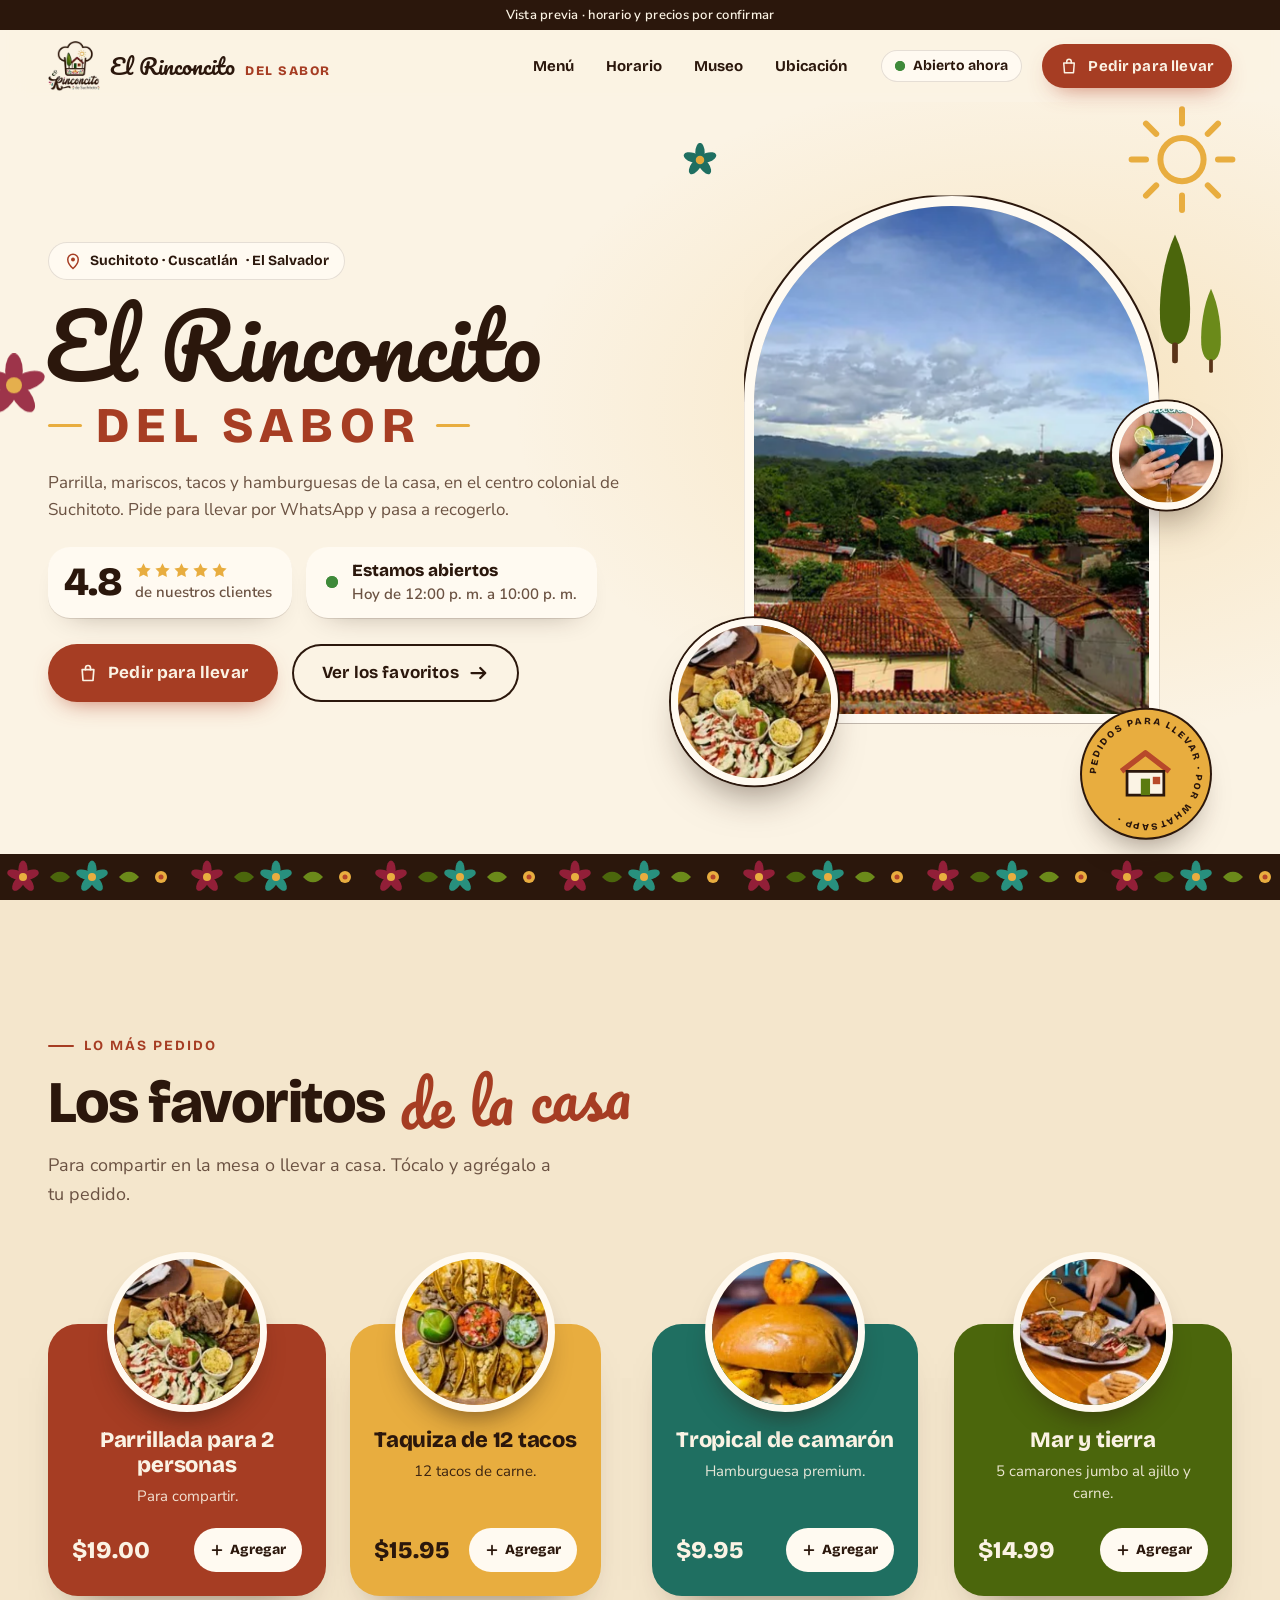
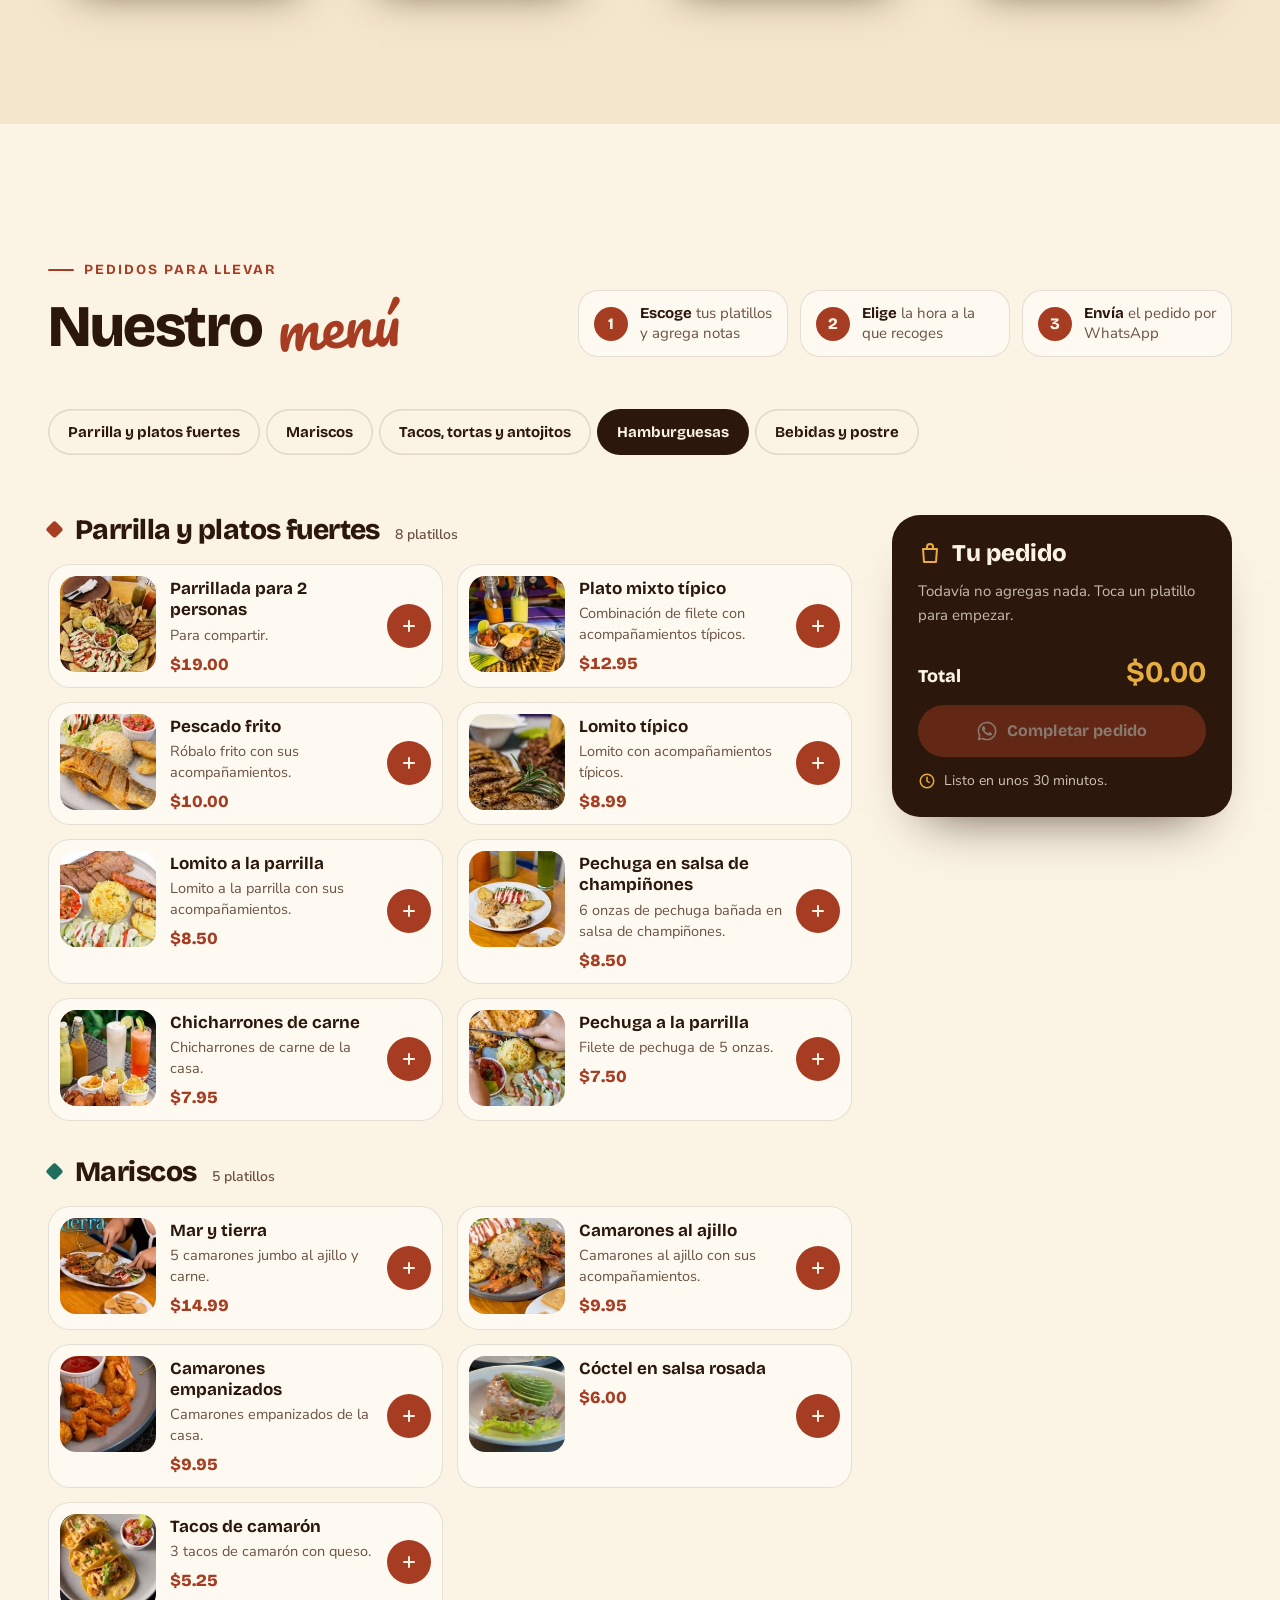
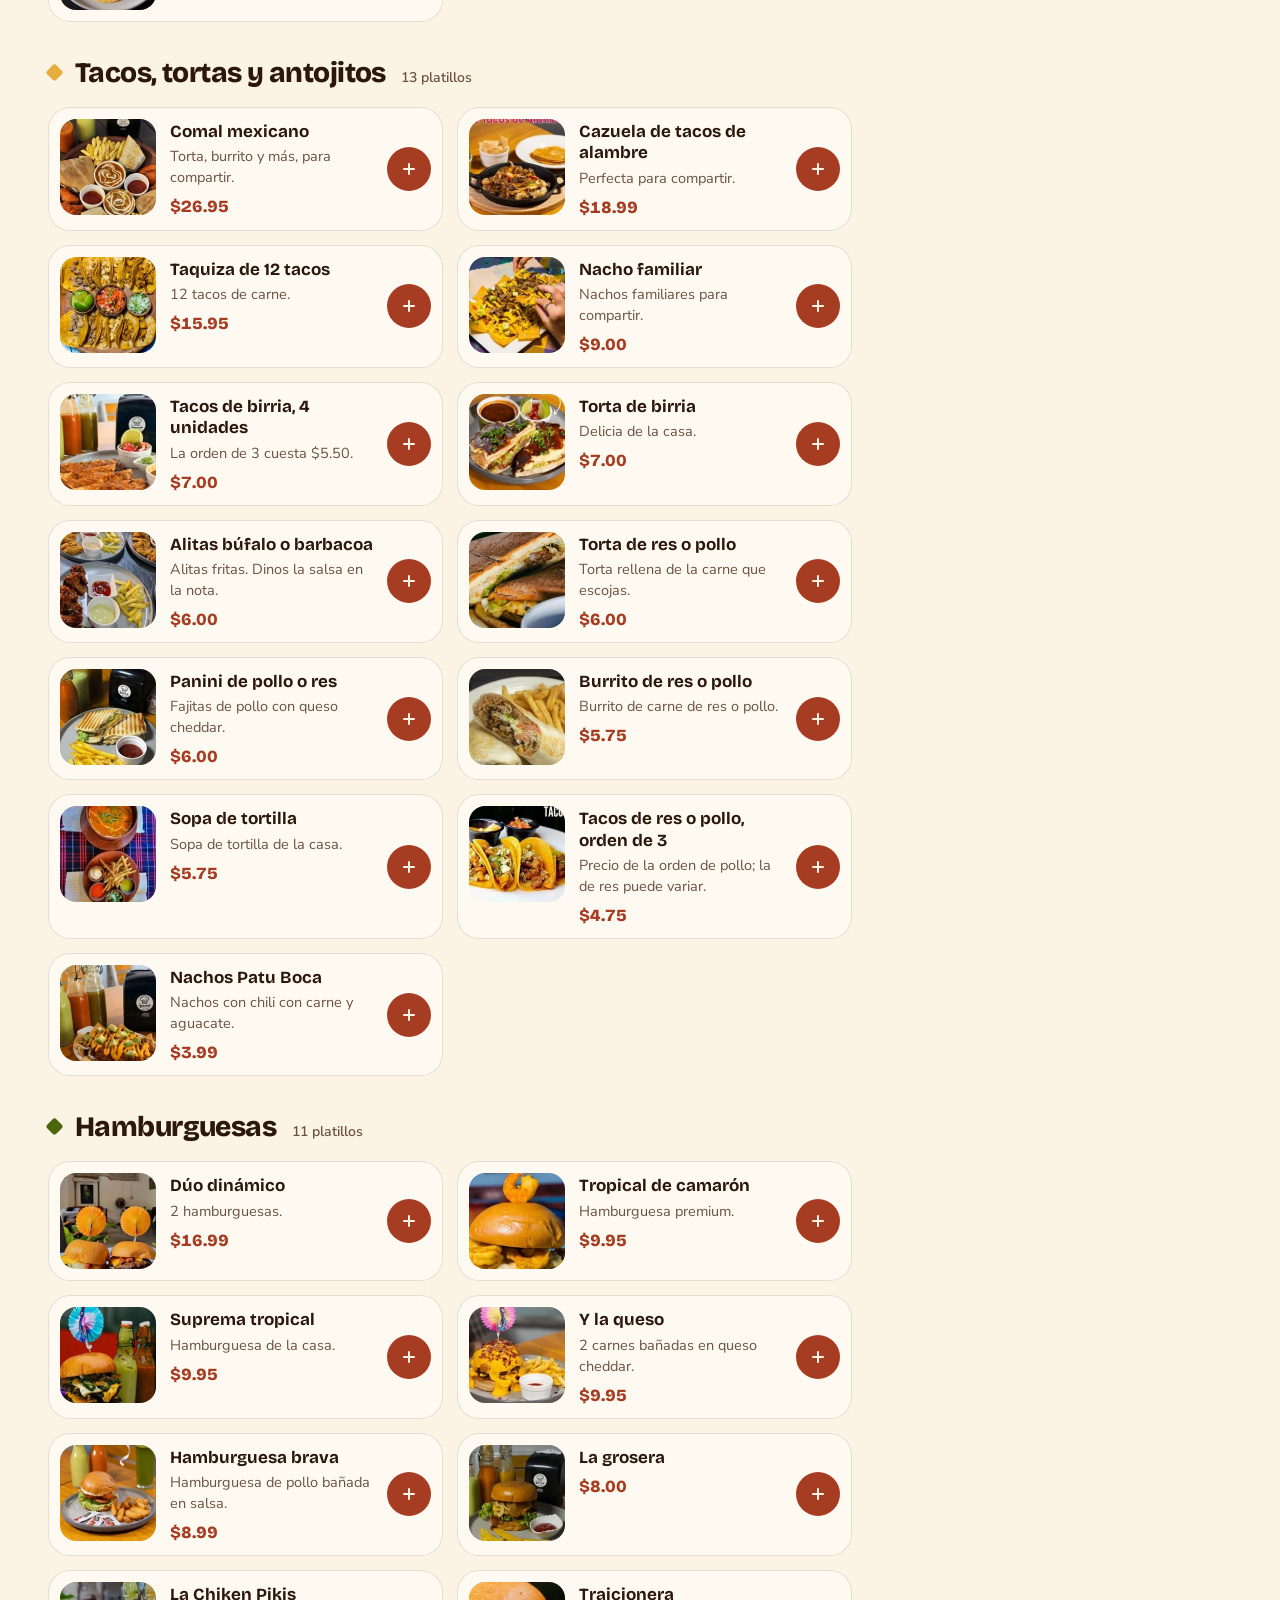
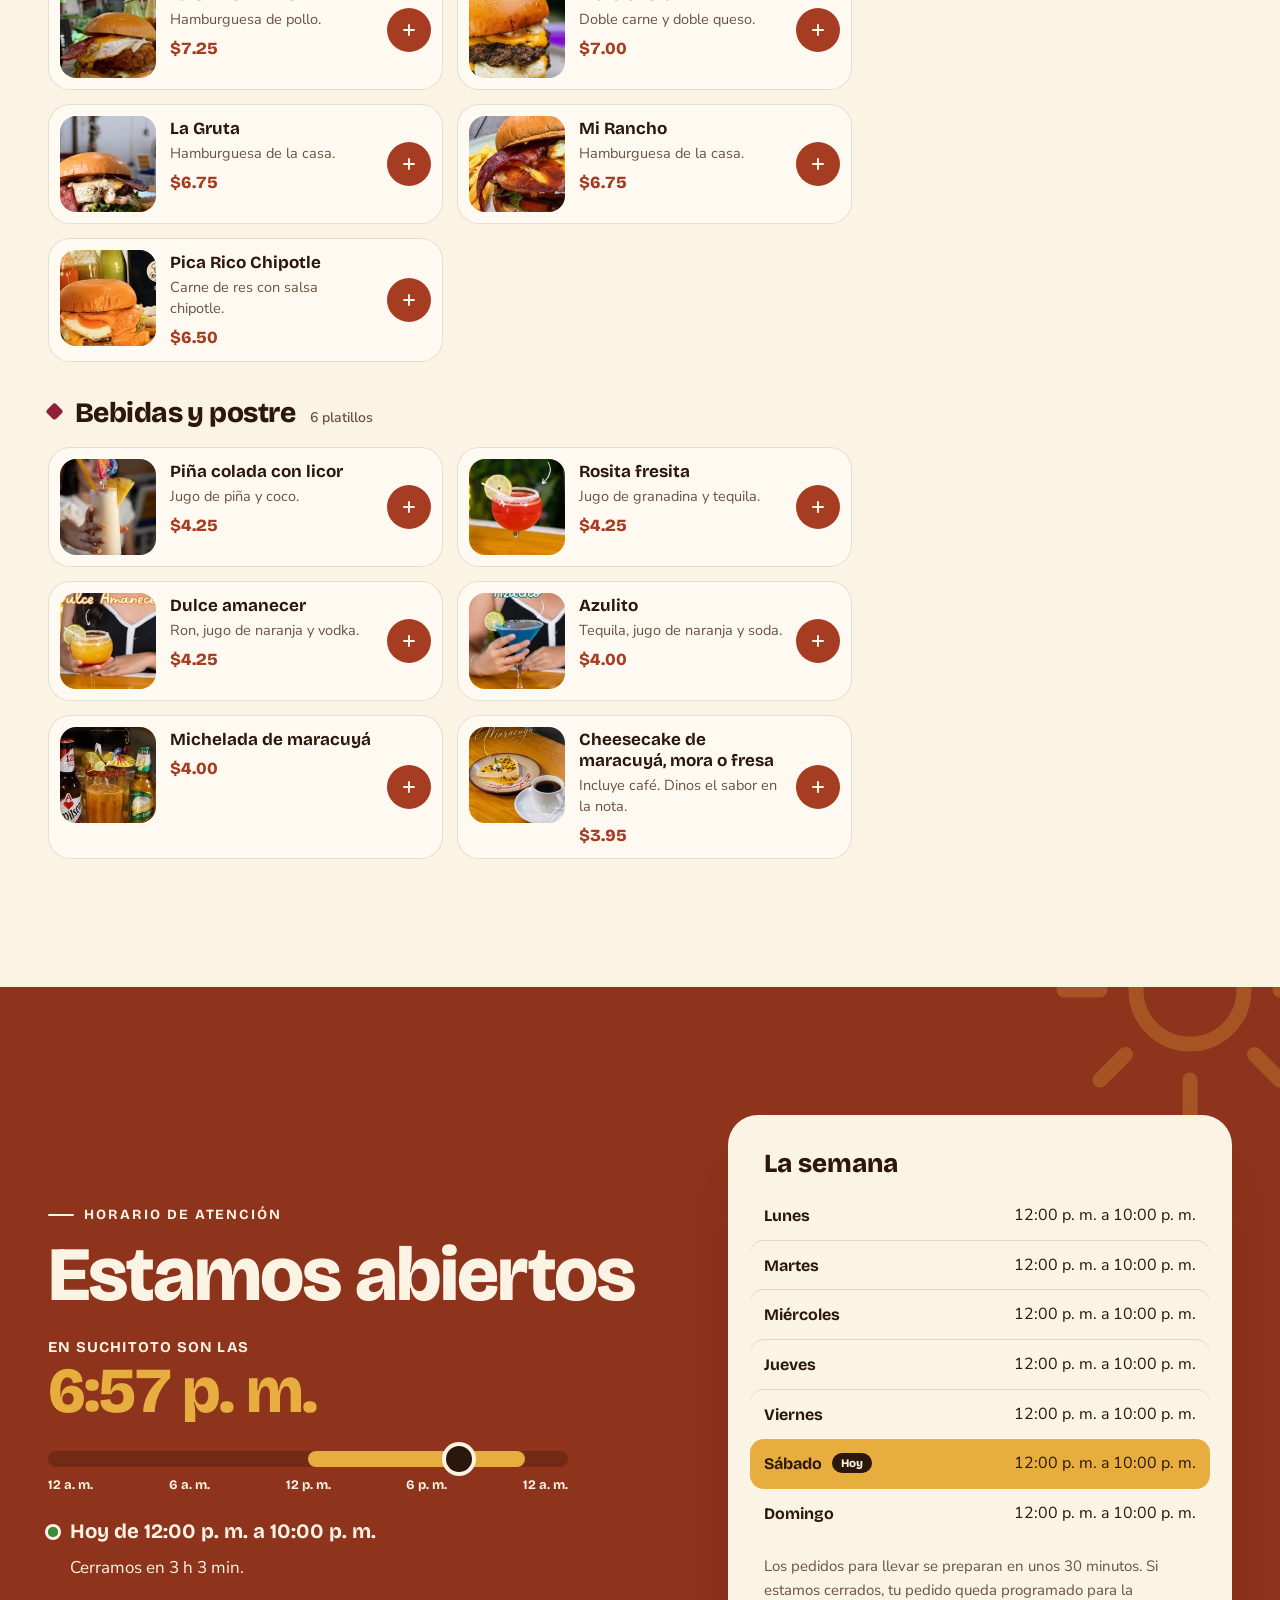
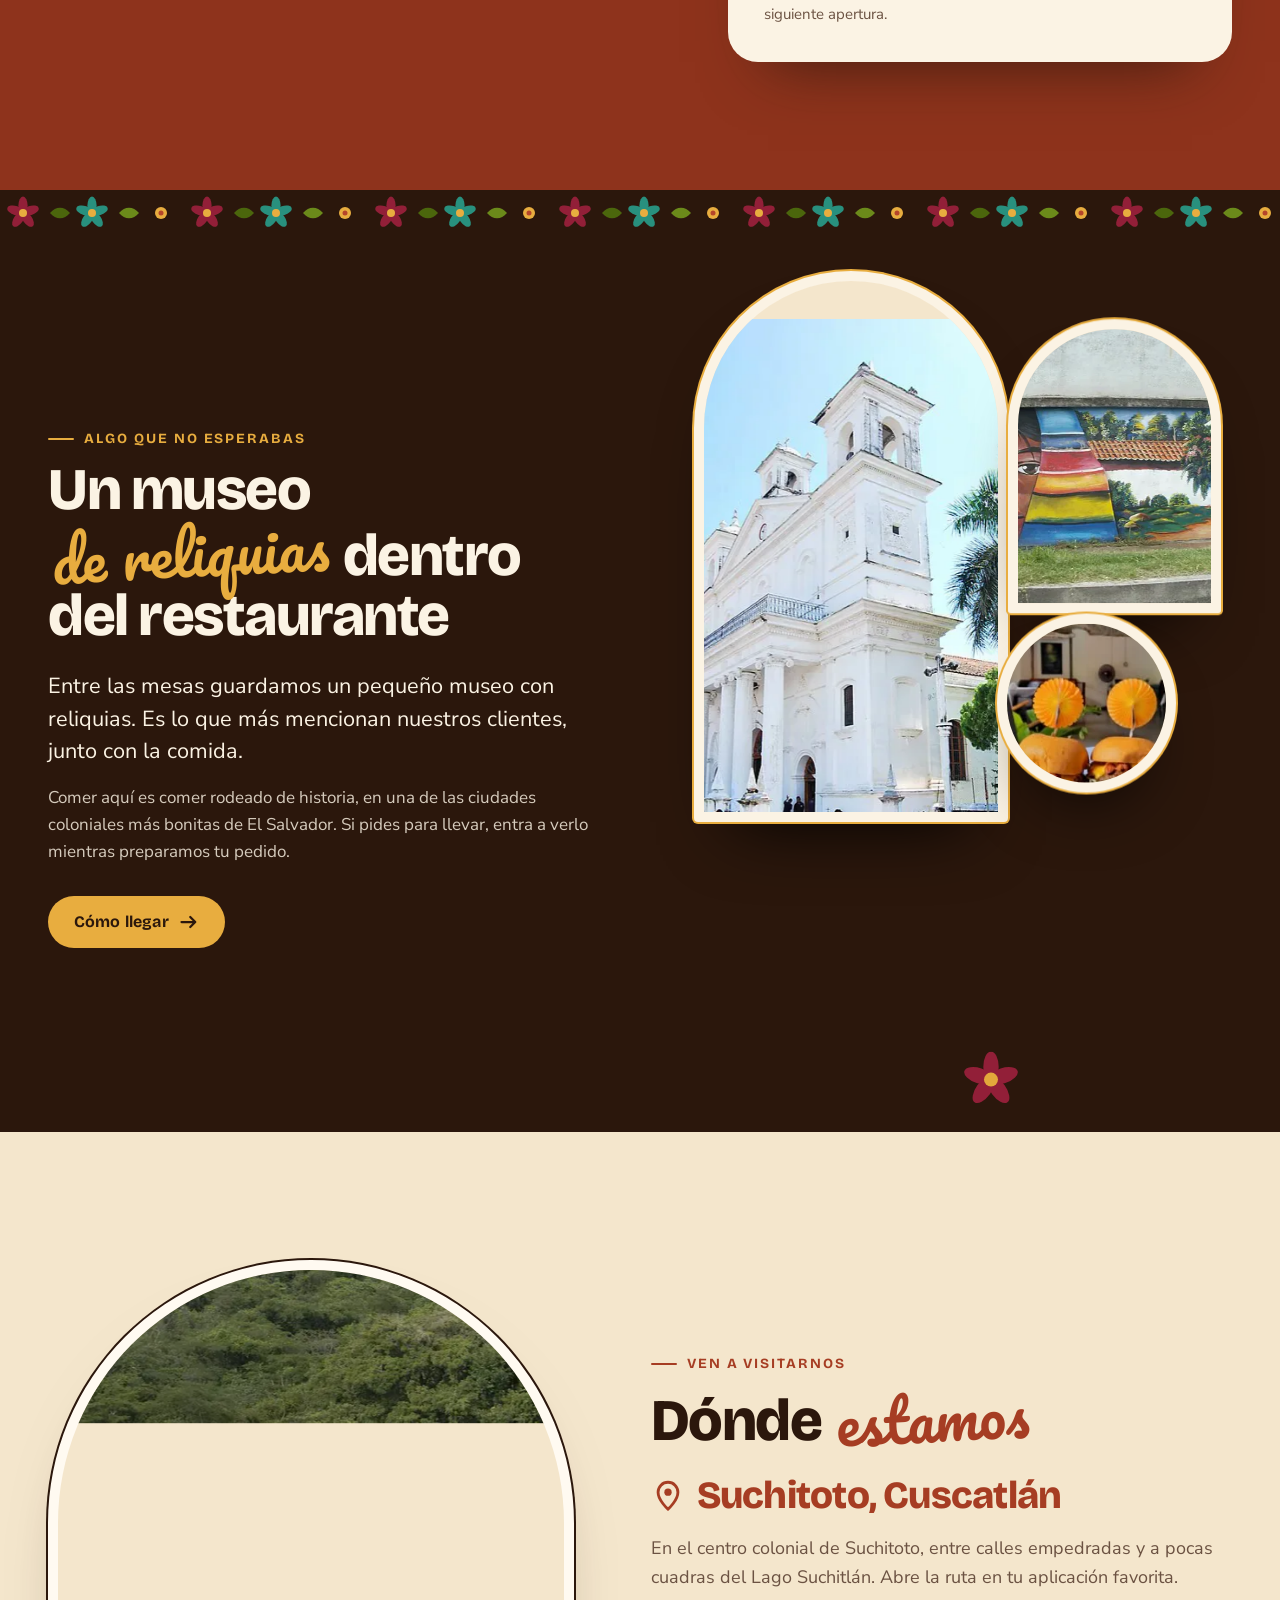
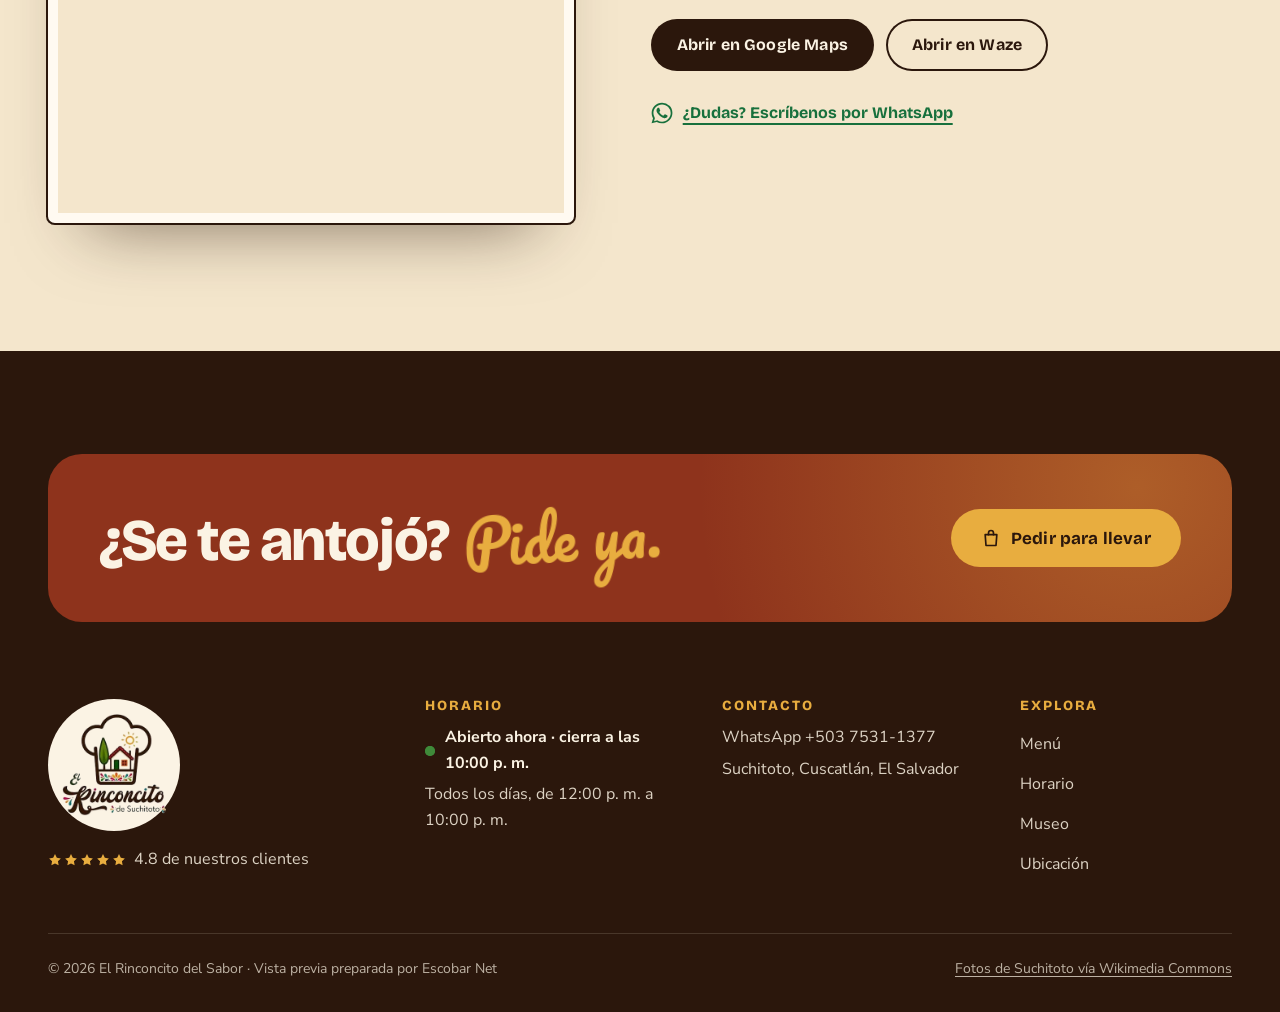
==== commit 3bd7f3cd: "Rediseño completo basado en el logo - Tipografía y colores del logo: Pacifico (el trazo de "Rinconci" ====
--- a/index.html
+++ b/index.html
@@ -1,17 +1,16 @@
 <!doctype html>
-<html lang="es" data-type="place" data-radius="soft" data-buttons="arrow" data-motion>
+<html lang="es">
 <head>
 <meta charset="utf-8">
 <meta name="viewport" content="width=device-width, initial-scale=1, viewport-fit=cover, interactive-widget=resizes-content">
-<title>El Rinconcito del Sabor: restaurante y pedidos para llevar en Suchitoto</title>
-<meta name="description" content="Arma tu pedido para llevar con fotos y precios, escoge la hora de recogida y envíalo por WhatsApp. 4.8 en Google, en Suchitoto, Cuscatlán.">
-<!-- og:image necesita la URL completa. Si cambia el dominio, actualízala
-     (https://<usuario>.github.io/<repositorio>/share.jpg) o en el dominio del restaurante. -->
+<title>El Rinconcito del Sabor · Restaurante en Suchitoto · Pedidos para llevar</title>
+<meta name="description" content="Parrilla, mariscos, tacos y hamburguesas en Suchitoto. Mira el menú con fotos y precios, arma tu pedido para llevar y envíalo por WhatsApp.">
 <meta property="og:type" content="website">
 <meta property="og:locale" content="es_SV">
 <meta property="og:site_name" content="El Rinconcito del Sabor">
 <meta property="og:title" content="El Rinconcito del Sabor · Pedidos para llevar en Suchitoto">
 <meta property="og:description" content="Mira el menú con fotos y precios, arma tu pedido y envíalo por WhatsApp. Lo recoges en el local.">
+<!-- og:image necesita la URL completa. Si cambia el dominio, actualízala. -->
 <meta property="og:image" content="https://escobarnet-software.github.io/El-Rinconcito-del-Sabor/share.jpg">
 <meta property="og:image:width" content="1200">
 <meta property="og:image:height" content="630">
@@ -19,185 +18,256 @@
 <meta name="twitter:card" content="summary_large_image">
 <link rel="icon" href="img/favicon.png" type="image/png">
 <link rel="apple-touch-icon" href="img/logo.png">
-<meta name="theme-color" content="#f5f0e6">
+<meta name="theme-color" content="#fbf3e4">
 <meta name="color-scheme" content="light">
-<!-- <link rel="canonical" href="https://<dominio del restaurante>/"> -->
-<meta name="site-kind" content="other">
-<meta name="page-type" content="place">
-<meta name="page-kind" content="place">
 <link rel="preconnect" href="https://fonts.googleapis.com">
 <link rel="preconnect" href="https://fonts.gstatic.com" crossorigin>
-<link href="https://fonts.googleapis.com/css2?family=Lora:ital,wght@0,400..600;1,400&family=Nunito+Sans:wght@400..600&display=swap" rel="stylesheet">
-<link rel="stylesheet" href="assets/system.css">
-<link rel="stylesheet" href="assets/ui/cards.css">
-<link rel="stylesheet" href="assets/motion/motion.css">
-<link rel="stylesheet" href="assets/layout/layout.css">
-<style>
-:root {
-  --p-bg: #f5f0e6; --p-surface: #ebe2d1; --p-ink: #1b2a4e; --p-muted: #5b5648;
-  --p-accent: #a63a24; --p-accent-ink: #f5f0e6; --p-action: #a63a24; --p-action-ink: #f5f0e6;
-  --p-inv-bg: #1b2a4e; --p-inv-surface: #283658; --p-inv-ink: #f5f0e6; --p-inv-muted: #a1a6b0;
-  --p-inv-accent: #f5f0e6; --p-inv-accent-ink: #1b2a4e; --p-inv-action: #f5f0e6; --p-inv-action-ink: #1b2a4e;
-  --font-display: "Lora", Georgia, serif;
-  --font-text: "Nunito Sans", system-ui, sans-serif;
-  --display-weight: 400;
-  --display-tracking: -0.015em;
-}
-</style>
-<link rel="stylesheet" href="css/app.css">
-<script>document.documentElement.classList.add('m-enter');setTimeout(()=>document.documentElement.classList.add('m-enter-done'),700)</script>
-<script>document.documentElement.classList.add('mo-js');setTimeout(()=>document.documentElement.classList.add('mo-safe'),2500)</script>
-<link rel="modulepreload" href="assets/moments/moments.js"><link rel="modulepreload" href="assets/moments/lib.js"><link rel="modulepreload" href="assets/moments/picture-develops/moment.js">
+<link href="https://fonts.googleapis.com/css2?family=Bricolage+Grotesque:opsz,wght@12..96,400..800&family=Nunito+Sans:opsz,wght@6..12,400..700&family=Pacifico&display=swap" rel="stylesheet">
+<link rel="stylesheet" href="css/styles.css">
+<script>document.documentElement.classList.add('js-on')</script>
 </head>
 <body>
-<!-- type: place (restaurante con pedidos para llevar)
-     deal: hero place (fijo), nav-split, footer-visit, rhythm surface-pairs (+ banda añil en el museo),
-     buttons arrow, mark: logo del cliente, offer: menú de pedido (pedido del cliente), place: trio,
-     type moment: address, moment: picture-develops (museo)
-     palette: brand (cal #f5f0e6, añil #1b2a4e, teja #a63a24), type: Lora / Nunito Sans -->
-
-<header class="nav nav--split">
-  <p class="preview-strip">Vista previa · horario y precios por confirmar</p>
-  <div class="wrap nav__bar">
-    <a class="skip-link" href="#top">Saltar al contenido</a>
-    <a class="nav__logo" href="#top" aria-label="El Rinconcito del Sabor, inicio"><img class="nav__logo-img" src="img/logo-128.webp" alt="" width="128" height="125"><span class="nav__logo-name">El Rinconcito del Sabor</span></a>
-    <nav class="nav__links" aria-label="Principal">
-      <div class="nav__item"><a class="nav__link" href="#menu">Menú</a></div>
-      <div class="nav__item"><a class="nav__link" href="#horario">Horario</a></div>
-      <div class="nav__item"><a class="nav__link" href="#museo">Museo</a></div>
-      <div class="nav__item"><a class="nav__link" href="#ubicacion">Ubicación</a></div>
+
+<!-- Gráficos sacados del logo: sol, ciprés, flor del azulejo, casita. Se usan con <use>. -->
+<svg width="0" height="0" style="position:absolute" aria-hidden="true">
+  <defs>
+    <symbol id="g-sol" viewBox="0 0 100 100"><g fill="none" stroke="currentColor" stroke-width="5" stroke-linecap="round"><circle cx="50" cy="50" r="18"/><path d="M50 8v12M50 80v12M8 50h12M80 50h12M20 20l8.5 8.5M71.5 71.5 80 80M80 20l-8.5 8.5M28.5 71.5 20 80"/></g></symbol>
+    <symbol id="g-cipres" viewBox="0 0 40 120"><path d="M20 4C30 26 34 54 33 78c-1 14-6 22-13 22S8 92 7 78C6 54 10 26 20 4z" fill="currentColor"/><rect x="17.5" y="98" width="5" height="18" rx="2" fill="#5a3418"/></symbol>
+    <symbol id="g-flor" viewBox="0 0 40 40"><g transform="translate(20 20)"><g fill="currentColor"><ellipse rx="5.5" ry="11" cy="-9"/><ellipse rx="5.5" ry="11" cy="-9" transform="rotate(72)"/><ellipse rx="5.5" ry="11" cy="-9" transform="rotate(144)"/><ellipse rx="5.5" ry="11" cy="-9" transform="rotate(216)"/><ellipse rx="5.5" ry="11" cy="-9" transform="rotate(288)"/></g><circle r="5" fill="#e3a83b"/></g></symbol>
+    <symbol id="g-hoja" viewBox="0 0 40 20"><path d="M2 10C10 1 26 1 38 10 26 19 10 19 2 10z" fill="currentColor"/></symbol>
+    <symbol id="g-casa" viewBox="0 0 64 56"><path d="M6 26 32 6l26 20" fill="none" stroke="#b8492a" stroke-width="6" stroke-linejoin="round"/><path d="M12 26h40v26H12z" fill="#fbf3e4" stroke="#2b170c" stroke-width="3"/><rect x="27" y="34" width="10" height="18" fill="#5b7b10"/><rect x="40" y="32" width="8" height="8" fill="#b8492a"/></symbol>
+    <symbol id="g-wa" viewBox="0 0 24 24"><path fill="currentColor" d="M17.47 14.38c-.3-.15-1.76-.87-2.03-.97-.27-.1-.47-.15-.67.15-.2.3-.77.97-.94 1.17-.17.2-.35.22-.65.07-.3-.15-1.26-.46-2.4-1.48-.89-.79-1.49-1.77-1.66-2.07-.17-.3-.02-.46.13-.61.13-.13.3-.35.45-.52.15-.17.2-.3.3-.5.1-.2.05-.37-.02-.52-.07-.15-.67-1.62-.92-2.22-.24-.58-.49-.5-.67-.51h-.57c-.2 0-.52.07-.79.37-.27.3-1.04 1.02-1.04 2.48s1.07 2.88 1.21 3.08c.15.2 2.1 3.2 5.08 4.49.71.31 1.26.49 1.69.63.71.23 1.36.2 1.87.12.57-.09 1.76-.72 2.01-1.41.25-.69.25-1.29.17-1.41-.07-.12-.27-.2-.57-.35zM12.04 21.5h-.01a9.4 9.4 0 0 1-4.79-1.31l-.34-.2-3.56.93.95-3.47-.22-.36a9.4 9.4 0 0 1-1.44-5.02c0-5.2 4.23-9.43 9.43-9.43 2.52 0 4.89.98 6.67 2.77a9.37 9.37 0 0 1 2.76 6.67c0 5.2-4.23 9.42-9.43 9.42zm8.02-17.45A11.27 11.27 0 0 0 12.04.75C5.8.75.72 5.83.72 12.07c0 2 .52 3.94 1.51 5.65L.62 23.25l5.66-1.48a11.3 11.3 0 0 0 5.75 1.47h.01c6.24 0 11.32-5.08 11.32-11.32 0-3.02-1.18-5.87-3.31-8z"/></symbol>
+    <symbol id="g-star" viewBox="0 0 20 20"><path fill="currentColor" d="M10 1.6l2.6 5.3 5.8.8-4.2 4.1 1 5.8L10 14.9l-5.2 2.7 1-5.8L1.6 7.7l5.8-.8z"/></symbol>
+    <symbol id="g-plus" viewBox="0 0 16 16"><path d="M8 3v10M3 8h10" fill="none" stroke="currentColor" stroke-width="2" stroke-linecap="round"/></symbol>
+    <symbol id="g-flecha" viewBox="0 0 16 16"><path d="M2 8h11M9 4l4 4-4 4" fill="none" stroke="currentColor" stroke-width="1.8" stroke-linecap="round" stroke-linejoin="round"/></symbol>
+    <symbol id="g-reloj" viewBox="0 0 24 24"><g fill="none" stroke="currentColor" stroke-width="2" stroke-linecap="round"><circle cx="12" cy="12" r="9"/><path d="M12 7v5l3 2"/></g></symbol>
+    <symbol id="g-pin" viewBox="0 0 24 24"><path d="M12 22s7-6.2 7-12a7 7 0 1 0-14 0c0 5.8 7 12 7 12z" fill="none" stroke="currentColor" stroke-width="2"/><circle cx="12" cy="10" r="2.6" fill="currentColor"/></symbol>
+    <symbol id="g-bolsa" viewBox="0 0 24 24"><g fill="none" stroke="currentColor" stroke-width="2" stroke-linejoin="round"><path d="M5 8h14l-1 13H6z"/><path d="M9 8V6a3 3 0 0 1 6 0v2" stroke-linecap="round"/></g></symbol>
+  </defs>
+</svg>
+
+<a class="skip" href="#contenido">Saltar al contenido</a>
+
+<header class="top" data-top>
+  <p class="strip">Vista previa · horario y precios por confirmar</p>
+  <div class="top__bar wrap">
+    <a class="brand" href="#inicio" aria-label="El Rinconcito del Sabor, inicio">
+      <img src="img/logo-128.webp" alt="" width="128" height="125">
+      <span class="brand__name">El Rinconcito <em>del Sabor</em></span>
+    </a>
+    <nav class="top__nav" aria-label="Principal">
+      <a href="#menu">Menú</a><a href="#horario">Horario</a><a href="#museo">Museo</a><a href="#ubicacion">Ubicación</a>
     </nav>
-    <div class="nav__actions">
-      <a class="btn btn--primary" href="#menu">Pedir para llevar</a>
-    </div>
-    <button class="nav__toggle" type="button" aria-expanded="false" aria-label="Menú de navegación">
-      <svg width="18" height="18" viewBox="0 0 18 18" aria-hidden="true"><path d="M2 5h14M2 13h14" stroke="currentColor" stroke-width="1.6" stroke-linecap="round"/></svg>
-    </button>
+    <p class="pill-status" data-estado data-estado-corto><span class="dot" aria-hidden="true"></span><span data-estado-texto>Horario</span></p>
+    <a class="btn btn--teja btn--sm top__cta" href="#menu"><svg aria-hidden="true"><use href="#g-bolsa"/></svg>Pedir para llevar</a>
+    <button class="top__menu" type="button" aria-expanded="false" aria-controls="menu-movil" data-menu-btn><span class="sr">Abrir menú de navegación</span><i aria-hidden="true"></i><i aria-hidden="true"></i></button>
   </div>
+  <nav class="movil" id="menu-movil" aria-label="Menú móvil" hidden>
+    <a href="#menu">Menú para llevar</a><a href="#horario">Horario</a><a href="#museo">El museo</a><a href="#ubicacion">Cómo llegar</a>
+    <a class="btn btn--teja" href="#menu">Pedir para llevar</a>
+  </nav>
 </header>
 
-<main id="top">
-  <section class="hero hero--place" data-enter aria-labelledby="hero-h">
-    <picture class="hero__bg" data-phone-fill style="--ly-pos: 50% 62%; --ly-pos-phone: 50% 55%"><source media="(max-width: 639px)" srcset="assets/img/photo-f28544787-780x975.webp 780w" sizes="100vw"><img src="assets/img/photo-f28544787-1280.webp" srcset="assets/img/photo-f28544787-500.webp 500w, assets/img/photo-f28544787-960.webp 960w, assets/img/photo-f28544787-1280.webp 1280w" sizes="100vw" width="1280" height="1707" alt="Techos de teja y calles del centro histórico de Suchitoto, con los cerros al fondo" fetchpriority="high" decoding="async" data-source="stand-in" data-subject="Suchitoto, centro histórico"></picture>
-    <div class="wrap"><div class="hero-text">
+<main id="contenido">
+
+  <!-- ===================================================== PORTADA -->
+  <section class="hero" id="inicio" aria-labelledby="hero-h">
+    <div class="hero__bg" aria-hidden="true">
+      <svg class="deco deco--sol" data-parallax="-0.12"><use href="#g-sol"/></svg>
+      <svg class="deco deco--flor1" data-parallax="0.2"><use href="#g-flor"/></svg>
+      <svg class="deco deco--flor2" data-parallax="-0.08"><use href="#g-flor"/></svg>
+    </div>
+    <div class="wrap hero__grid">
       <div class="hero__text">
-        <h1 id="hero-h">El Rinconcito del Sabor, en Suchitoto</h1>
-        <div class="hero__side">
-          <p class="hero__lead"><span class="rating"><svg class="rating__star" viewBox="0 0 20 20" aria-hidden="true"><path d="M10 1.6l2.6 5.3 5.8.8-4.2 4.1 1 5.8L10 14.9l-5.2 2.7 1-5.8L1.6 7.7l5.8-.8z"/></svg>4.8 en Google, más de 150 reseñas.</span> Pide para llevar y pasa a recoger.</p>
-          <p class="status" data-estado aria-live="polite"><span data-estado-texto>Todos los días de 12:00 p. m. a 10:00 p. m.</span></p>
-          <div class="btn-row"><a class="btn btn--primary" href="#menu">Pedir para llevar</a></div>
-        </div>
-      </div>
-    </div></div>
-  </section>
-
-  <section class="section section--menu" id="menu" aria-labelledby="menu-h">
+        <p class="eyebrow" data-in="0"><svg aria-hidden="true"><use href="#g-pin"/></svg>Suchitoto · Cuscatlán<span class="eyebrow__sv"> · El Salvador</span></p>
+        <h1 id="hero-h" class="hero__h">
+          <span class="hero__l1" data-in="1">El Rinconcito</span>
+          <span class="hero__l2" data-in="2">del Sabor</span>
+        </h1>
+        <p class="hero__lead" data-in="3">Parrilla, mariscos, tacos y hamburguesas de la casa, en el centro colonial de Suchitoto. Pide para llevar por WhatsApp y pasa a recogerlo.</p>
+        <div class="hero__cards" data-in="4">
+          <div class="mini mini--rating">
+            <span class="mini__big">4.8</span>
+            <span class="mini__body"><span class="stars" aria-hidden="true"><svg><use href="#g-star"/></svg><svg><use href="#g-star"/></svg><svg><use href="#g-star"/></svg><svg><use href="#g-star"/></svg><svg><use href="#g-star"/></svg></span><span>de nuestros clientes</span></span>
+          </div>
+          <div class="mini mini--hours" data-estado>
+            <span class="dot" aria-hidden="true"></span>
+            <span class="mini__body"><b data-estado-titulo>Horario</b><span data-estado-detalle>Todos los días de 12:00 p. m. a 10:00 p. m.</span></span>
+          </div>
+        </div>
+        <div class="hero__btns" data-in="5">
+          <a class="btn btn--teja btn--lg" href="#menu"><svg aria-hidden="true"><use href="#g-bolsa"/></svg>Pedir para llevar</a>
+          <a class="btn btn--ghost btn--lg" href="#favoritos">Ver los favoritos<svg aria-hidden="true"><use href="#g-flecha"/></svg></a>
+        </div>
+      </div>
+
+      <div class="hero__art" aria-hidden="true">
+        <svg class="cipres cipres--a" data-parallax="0.06"><use href="#g-cipres"/></svg>
+        <svg class="cipres cipres--b" data-parallax="0.1"><use href="#g-cipres"/></svg>
+        <div class="arch arch--hero" data-arch>
+          <img data-parallax-img="0.07" src="assets/img/photo-f28544787-960.webp" srcset="assets/img/photo-f28544787-500.webp 500w, assets/img/photo-f28544787-960.webp 960w, assets/img/photo-f28544787-1280.webp 1280w" sizes="(max-width: 900px) 80vw, 460px" width="960" height="1280" alt="" fetchpriority="high">
+        </div>
+        <div class="plate plate--1" data-parallax="-0.18"><div class="plate__in"><img src="img/menu/parrillada-2.webp" alt="" width="188" height="188"></div></div>
+        <div class="plate plate--2" data-parallax="-0.3"><div class="plate__in"><img src="img/menu/taquiza-12.webp" alt="" width="188" height="188"></div></div>
+        <div class="plate plate--3" data-parallax="-0.1"><div class="plate__in"><img src="img/menu/azulito.webp" alt="" width="188" height="188"></div></div>
+        <div class="badge" data-parallax="-0.22">
+          <svg class="badge__ring" viewBox="0 0 200 200"><defs><path id="circulo" d="M100 100m-78 0a78 78 0 1 1 156 0a78 78 0 1 1-156 0"/></defs><text><textPath href="#circulo">PEDIDOS PARA LLEVAR · POR WHATSAPP · </textPath></text></svg>
+          <svg class="badge__casa"><use href="#g-casa"/></svg>
+        </div>
+      </div>
+    </div>
+    <div class="tiles" aria-hidden="true"></div>
+  </section>
+
+  <!-- ===================================================== FAVORITOS -->
+  <section class="sec favs" id="favoritos" aria-labelledby="favs-h">
     <div class="wrap">
-      <div class="section-head--split menu-head">
-        <h2 id="menu-h">Menú para llevar</h2>
-        <p>Toca un platillo, dinos cuántos y si lo quieres sin algo. Envías el pedido por WhatsApp y lo recoges en el local.</p>
-      </div>
-      <nav class="chips" aria-label="Categorías del menú" data-chips>
+      <div class="head" data-reveal>
+        <p class="kicker">Lo más pedido</p>
+        <h2 id="favs-h">Los favoritos <span class="script">de la casa</span></h2>
+        <p class="head__lead">Para compartir en la mesa o llevar a casa. Tócalo y agrégalo a tu pedido.</p>
+      </div>
+      <ul class="favs__list" data-favs></ul>
+    </div>
+  </section>
+
+  <!-- ===================================================== MENÚ -->
+  <section class="sec menu" id="menu" aria-labelledby="menu-h">
+    <div class="wrap">
+      <div class="menu__top">
+        <div class="head" data-reveal>
+          <p class="kicker">Pedidos para llevar</p>
+          <h2 id="menu-h">Nuestro <span class="script">menú</span></h2>
+        </div>
+        <ol class="steps" data-reveal>
+          <li><span class="steps__n">1</span><span><b>Escoge</b> tus platillos y agrega notas</span></li>
+          <li><span class="steps__n">2</span><span><b>Elige</b> la hora a la que recoges</span></li>
+          <li><span class="steps__n">3</span><span><b>Envía</b> el pedido por WhatsApp</span></li>
+        </ol>
+      </div>
+      <nav class="tabs" aria-label="Categorías del menú" data-chips>
         <!--chips:start--><a class="chip" href="#cat-parrilla">Parrilla y platos fuertes</a><a class="chip" href="#cat-mariscos">Mariscos</a><a class="chip" href="#cat-antojitos">Tacos, tortas y antojitos</a><a class="chip" href="#cat-hamburguesas">Hamburguesas</a><a class="chip" href="#cat-bebidas">Bebidas y postre</a><!--chips:end-->
       </nav>
-      <div class="menu" data-menu>
-        <!--menu:start--><section class="menu-group" id="cat-parrilla" aria-labelledby="cat-parrilla-h"><h3 class="menu-group__h" id="cat-parrilla-h">Parrilla y platos fuertes</h3><ul class="dishes"><li class="dish" data-id="parrillada-2"><div class="dish__btn"><span class="dish__img"><img src="img/menu/parrillada-2.webp" alt="" width="188" height="188" loading="lazy" decoding="async"></span><span class="dish__body"><span class="dish__name">Parrillada para 2 personas</span><span class="dish__desc">Para compartir.</span><span class="dish__foot"><span class="dish__price">$19.00</span></span></span></div></li><li class="dish" data-id="plato-mixto"><div class="dish__btn"><span class="dish__img"><img src="img/menu/plato-mixto.webp" alt="" width="188" height="188" loading="lazy" decoding="async"></span><span class="dish__body"><span class="dish__name">Plato mixto típico</span><span class="dish__desc">Combinación de filete con acompañamientos típicos.</span><span class="dish__foot"><span class="dish__price">$12.95</span></span></span></div></li><li class="dish" data-id="pescado-frito"><div class="dish__btn"><span class="dish__img"><img src="img/menu/pescado-frito.webp" alt="" width="188" height="188" loading="lazy" decoding="async"></span><span class="dish__body"><span class="dish__name">Pescado frito</span><span class="dish__desc">Róbalo frito con sus acompañamientos.</span><span class="dish__foot"><span class="dish__price">$10.00</span></span></span></div></li><li class="dish" data-id="lomito-tipico"><div class="dish__btn"><span class="dish__img"><img src="img/menu/lomito-tipico.webp" alt="" width="188" height="188" loading="lazy" decoding="async"></span><span class="dish__body"><span class="dish__name">Lomito típico</span><span class="dish__desc">Lomito con acompañamientos típicos.</span><span class="dish__foot"><span class="dish__price">$8.99</span></span></span></div></li><li class="dish" data-id="lomito-parrilla"><div class="dish__btn"><span class="dish__img"><img src="img/menu/lomito-parrilla.webp" alt="" width="188" height="188" loading="lazy" decoding="async"></span><span class="dish__body"><span class="dish__name">Lomito a la parrilla</span><span class="dish__desc">Lomito a la parrilla con sus acompañamientos.</span><span class="dish__foot"><span class="dish__price">$8.50</span></span></span></div></li><li class="dish" data-id="pechuga-champinones"><div class="dish__btn"><span class="dish__img"><img src="img/menu/pechuga-champinones.webp" alt="" width="188" height="188" loading="lazy" decoding="async"></span><span class="dish__body"><span class="dish__name">Pechuga en salsa de champiñones</span><span class="dish__desc">6 onzas de pechuga bañada en salsa de champiñones.</span><span class="dish__foot"><span class="dish__price">$8.50</span></span></span></div></li><li class="dish" data-id="chicharrones"><div class="dish__btn"><span class="dish__img"><img src="img/menu/chicharrones.webp" alt="" width="188" height="188" loading="lazy" decoding="async"></span><span class="dish__body"><span class="dish__name">Chicharrones de carne</span><span class="dish__desc">Chicharrones de carne de la casa.</span><span class="dish__foot"><span class="dish__price">$7.95</span></span></span></div></li><li class="dish" data-id="pechuga-parrilla"><div class="dish__btn"><span class="dish__img"><img src="img/menu/pechuga-parrilla.webp" alt="" width="188" height="188" loading="lazy" decoding="async"></span><span class="dish__body"><span class="dish__name">Pechuga a la parrilla</span><span class="dish__desc">Filete de pechuga de 5 onzas.</span><span class="dish__foot"><span class="dish__price">$7.50</span></span></span></div></li></ul></section>
-<section class="menu-group" id="cat-mariscos" aria-labelledby="cat-mariscos-h"><h3 class="menu-group__h" id="cat-mariscos-h">Mariscos</h3><ul class="dishes"><li class="dish" data-id="mar-y-tierra"><div class="dish__btn"><span class="dish__img"><img src="img/menu/mar-y-tierra.webp" alt="" width="188" height="188" loading="lazy" decoding="async"></span><span class="dish__body"><span class="dish__name">Mar y tierra</span><span class="dish__desc">5 camarones jumbo al ajillo y carne.</span><span class="dish__foot"><span class="dish__price">$14.99</span></span></span></div></li><li class="dish" data-id="camarones-ajillo"><div class="dish__btn"><span class="dish__img"><img src="img/menu/camarones-ajillo.webp" alt="" width="188" height="188" loading="lazy" decoding="async"></span><span class="dish__body"><span class="dish__name">Camarones al ajillo</span><span class="dish__desc">Camarones al ajillo con sus acompañamientos.</span><span class="dish__foot"><span class="dish__price">$9.95</span></span></span></div></li><li class="dish" data-id="camarones-empanizados"><div class="dish__btn"><span class="dish__img"><img src="img/menu/camarones-empanizados.webp" alt="" width="188" height="188" loading="lazy" decoding="async"></span><span class="dish__body"><span class="dish__name">Camarones empanizados</span><span class="dish__desc">Camarones empanizados de la casa.</span><span class="dish__foot"><span class="dish__price">$9.95</span></span></span></div></li><li class="dish" data-id="coctel-rosada"><div class="dish__btn"><span class="dish__img"><img src="img/menu/coctel-rosada.webp" alt="" width="188" height="188" loading="lazy" decoding="async"></span><span class="dish__body"><span class="dish__name">Cóctel en salsa rosada</span><span class="dish__foot"><span class="dish__price">$6.00</span></span></span></div></li><li class="dish" data-id="tacos-camaron"><div class="dish__btn"><span class="dish__img"><img src="img/menu/tacos-camaron.webp" alt="" width="188" height="188" loading="lazy" decoding="async"></span><span class="dish__body"><span class="dish__name">Tacos de camarón</span><span class="dish__desc">3 tacos de camarón con queso.</span><span class="dish__foot"><span class="dish__price">$5.25</span></span></span></div></li></ul></section>
-<section class="menu-group" id="cat-antojitos" aria-labelledby="cat-antojitos-h"><h3 class="menu-group__h" id="cat-antojitos-h">Tacos, tortas y antojitos</h3><ul class="dishes"><li class="dish" data-id="comal-mexicano"><div class="dish__btn"><span class="dish__img"><img src="img/menu/comal-mexicano.webp" alt="" width="188" height="188" loading="lazy" decoding="async"></span><span class="dish__body"><span class="dish__name">Comal mexicano</span><span class="dish__desc">Torta, burrito y más, para compartir.</span><span class="dish__foot"><span class="dish__price">$26.95</span></span></span></div></li><li class="dish" data-id="cazuela-alambre"><div class="dish__btn"><span class="dish__img"><img src="img/menu/cazuela-alambre.webp" alt="" width="188" height="188" loading="lazy" decoding="async"></span><span class="dish__body"><span class="dish__name">Cazuela de tacos de alambre</span><span class="dish__desc">Perfecta para compartir.</span><span class="dish__foot"><span class="dish__price">$18.99</span></span></span></div></li><li class="dish" data-id="taquiza-12"><div class="dish__btn"><span class="dish__img"><img src="img/menu/taquiza-12.webp" alt="" width="188" height="188" loading="lazy" decoding="async"></span><span class="dish__body"><span class="dish__name">Taquiza de 12 tacos</span><span class="dish__desc">12 tacos de carne.</span><span class="dish__foot"><span class="dish__price">$15.95</span></span></span></div></li><li class="dish" data-id="nacho-familiar"><div class="dish__btn"><span class="dish__img"><img src="img/menu/nacho-familiar.webp" alt="" width="188" height="188" loading="lazy" decoding="async"></span><span class="dish__body"><span class="dish__name">Nacho familiar</span><span class="dish__desc">Nachos familiares para compartir.</span><span class="dish__foot"><span class="dish__price">$9.00</span></span></span></div></li><li class="dish" data-id="tacos-birria"><div class="dish__btn"><span class="dish__img"><img src="img/menu/tacos-birria.webp" alt="" width="188" height="188" loading="lazy" decoding="async"></span><span class="dish__body"><span class="dish__name">Tacos de birria, 4 unidades</span><span class="dish__desc">La orden de 3 cuesta $5.50.</span><span class="dish__foot"><span class="dish__price">$7.00</span></span></span></div></li><li class="dish" data-id="torta-birria"><div class="dish__btn"><span class="dish__img"><img src="img/menu/torta-birria.webp" alt="" width="188" height="188" loading="lazy" decoding="async"></span><span class="dish__body"><span class="dish__name">Torta de birria</span><span class="dish__desc">Delicia de la casa.</span><span class="dish__foot"><span class="dish__price">$7.00</span></span></span></div></li><li class="dish" data-id="alitas"><div class="dish__btn"><span class="dish__img"><img src="img/menu/alitas.webp" alt="" width="188" height="188" loading="lazy" decoding="async"></span><span class="dish__body"><span class="dish__name">Alitas búfalo o barbacoa</span><span class="dish__desc">Alitas fritas. Dinos la salsa en la nota.</span><span class="dish__foot"><span class="dish__price">$6.00</span></span></span></div></li><li class="dish" data-id="torta-res-pollo"><div class="dish__btn"><span class="dish__img"><img src="img/menu/torta-res-pollo.webp" alt="" width="188" height="188" loading="lazy" decoding="async"></span><span class="dish__body"><span class="dish__name">Torta de res o pollo</span><span class="dish__desc">Torta rellena de la carne que escojas.</span><span class="dish__foot"><span class="dish__price">$6.00</span></span></span></div></li><li class="dish" data-id="panini"><div class="dish__btn"><span class="dish__img"><img src="img/menu/panini.webp" alt="" width="188" height="188" loading="lazy" decoding="async"></span><span class="dish__body"><span class="dish__name">Panini de pollo o res</span><span class="dish__desc">Fajitas de pollo con queso cheddar.</span><span class="dish__foot"><span class="dish__price">$6.00</span></span></span></div></li><li class="dish" data-id="burrito"><div class="dish__btn"><span class="dish__img"><img src="img/menu/burrito.webp" alt="" width="188" height="188" loading="lazy" decoding="async"></span><span class="dish__body"><span class="dish__name">Burrito de res o pollo</span><span class="dish__desc">Burrito de carne de res o pollo.</span><span class="dish__foot"><span class="dish__price">$5.75</span></span></span></div></li><li class="dish" data-id="sopa-tortilla"><div class="dish__btn"><span class="dish__img"><img src="img/menu/sopa-tortilla.webp" alt="" width="188" height="188" loading="lazy" decoding="async"></span><span class="dish__body"><span class="dish__name">Sopa de tortilla</span><span class="dish__desc">Sopa de tortilla de la casa.</span><span class="dish__foot"><span class="dish__price">$5.75</span></span></span></div></li><li class="dish" data-id="tacos-res-pollo"><div class="dish__btn"><span class="dish__img"><img src="img/menu/tacos-res-pollo.webp" alt="" width="188" height="188" loading="lazy" decoding="async"></span><span class="dish__body"><span class="dish__name">Tacos de res o pollo, orden de 3</span><span class="dish__desc">Precio de la orden de pollo; la de res puede variar.</span><span class="dish__foot"><span class="dish__price">$4.75</span></span></span></div></li><li class="dish" data-id="nachos-patu-boca"><div class="dish__btn"><span class="dish__img"><img src="img/menu/nachos-patu-boca.webp" alt="" width="188" height="188" loading="lazy" decoding="async"></span><span class="dish__body"><span class="dish__name">Nachos Patu Boca</span><span class="dish__desc">Nachos con chili con carne y aguacate.</span><span class="dish__foot"><span class="dish__price">$3.99</span></span></span></div></li></ul></section>
-<section class="menu-group" id="cat-hamburguesas" aria-labelledby="cat-hamburguesas-h"><h3 class="menu-group__h" id="cat-hamburguesas-h">Hamburguesas</h3><ul class="dishes"><li class="dish" data-id="duo-dinamico"><div class="dish__btn"><span class="dish__img"><img src="img/menu/duo-dinamico.webp" alt="" width="188" height="188" loading="lazy" decoding="async"></span><span class="dish__body"><span class="dish__name">Dúo dinámico</span><span class="dish__desc">2 hamburguesas.</span><span class="dish__foot"><span class="dish__price">$16.99</span></span></span></div></li><li class="dish" data-id="tropical-camaron"><div class="dish__btn"><span class="dish__img"><img src="img/menu/tropical-camaron.webp" alt="" width="188" height="188" loading="lazy" decoding="async"></span><span class="dish__body"><span class="dish__name">Tropical de camarón</span><span class="dish__desc">Hamburguesa premium.</span><span class="dish__foot"><span class="dish__price">$9.95</span></span></span></div></li><li class="dish" data-id="suprema-tropical"><div class="dish__btn"><span class="dish__img"><img src="img/menu/suprema-tropical.webp" alt="" width="188" height="188" loading="lazy" decoding="async"></span><span class="dish__body"><span class="dish__name">Suprema tropical</span><span class="dish__desc">Hamburguesa de la casa.</span><span class="dish__foot"><span class="dish__price">$9.95</span></span></span></div></li><li class="dish" data-id="y-la-queso"><div class="dish__btn"><span class="dish__img"><img src="img/menu/y-la-queso.webp" alt="" width="188" height="188" loading="lazy" decoding="async"></span><span class="dish__body"><span class="dish__name">Y la queso</span><span class="dish__desc">2 carnes bañadas en queso cheddar.</span><span class="dish__foot"><span class="dish__price">$9.95</span></span></span></div></li><li class="dish" data-id="hamburguesa-brava"><div class="dish__btn"><span class="dish__img"><img src="img/menu/hamburguesa-brava.webp" alt="" width="188" height="188" loading="lazy" decoding="async"></span><span class="dish__body"><span class="dish__name">Hamburguesa brava</span><span class="dish__desc">Hamburguesa de pollo bañada en salsa.</span><span class="dish__foot"><span class="dish__price">$8.99</span></span></span></div></li><li class="dish" data-id="la-grosera"><div class="dish__btn"><span class="dish__img"><img src="img/menu/la-grosera.webp" alt="" width="188" height="188" loading="lazy" decoding="async"></span><span class="dish__body"><span class="dish__name">La grosera</span><span class="dish__foot"><span class="dish__price">$8.00</span></span></span></div></li><li class="dish" data-id="chiken-pikis"><div class="dish__btn"><span class="dish__img"><img src="img/menu/chiken-pikis.webp" alt="" width="188" height="188" loading="lazy" decoding="async"></span><span class="dish__body"><span class="dish__name">La Chiken Pikis</span><span class="dish__desc">Hamburguesa de pollo.</span><span class="dish__foot"><span class="dish__price">$7.25</span></span></span></div></li><li class="dish" data-id="traicionera"><div class="dish__btn"><span class="dish__img"><img src="img/menu/traicionera.webp" alt="" width="188" height="188" loading="lazy" decoding="async"></span><span class="dish__body"><span class="dish__name">Traicionera</span><span class="dish__desc">Doble carne y doble queso.</span><span class="dish__foot"><span class="dish__price">$7.00</span></span></span></div></li><li class="dish" data-id="la-gruta"><div class="dish__btn"><span class="dish__img"><img src="img/menu/la-gruta.webp" alt="" width="188" height="188" loading="lazy" decoding="async"></span><span class="dish__body"><span class="dish__name">La Gruta</span><span class="dish__desc">Hamburguesa de la casa.</span><span class="dish__foot"><span class="dish__price">$6.75</span></span></span></div></li><li class="dish" data-id="mi-rancho"><div class="dish__btn"><span class="dish__img"><img src="img/menu/mi-rancho.webp" alt="" width="188" height="188" loading="lazy" decoding="async"></span><span class="dish__body"><span class="dish__name">Mi Rancho</span><span class="dish__desc">Hamburguesa de la casa.</span><span class="dish__foot"><span class="dish__price">$6.75</span></span></span></div></li><li class="dish" data-id="pica-rico-chipotle"><div class="dish__btn"><span class="dish__img"><img src="img/menu/pica-rico-chipotle.webp" alt="" width="188" height="188" loading="lazy" decoding="async"></span><span class="dish__body"><span class="dish__name">Pica Rico Chipotle</span><span class="dish__desc">Carne de res con salsa chipotle.</span><span class="dish__foot"><span class="dish__price">$6.50</span></span></span></div></li></ul></section>
-<section class="menu-group" id="cat-bebidas" aria-labelledby="cat-bebidas-h"><h3 class="menu-group__h" id="cat-bebidas-h">Bebidas y postre</h3><ul class="dishes"><li class="dish" data-id="pina-colada"><div class="dish__btn"><span class="dish__img"><img src="img/menu/pina-colada.webp" alt="" width="188" height="188" loading="lazy" decoding="async"></span><span class="dish__body"><span class="dish__name">Piña colada con licor</span><span class="dish__desc">Jugo de piña y coco.</span><span class="dish__foot"><span class="dish__price">$4.25</span></span></span></div></li><li class="dish" data-id="rosita-fresita"><div class="dish__btn"><span class="dish__img"><img src="img/menu/rosita-fresita.webp" alt="" width="188" height="188" loading="lazy" decoding="async"></span><span class="dish__body"><span class="dish__name">Rosita fresita</span><span class="dish__desc">Jugo de granadina y tequila.</span><span class="dish__foot"><span class="dish__price">$4.25</span></span></span></div></li><li class="dish" data-id="dulce-amanecer"><div class="dish__btn"><span class="dish__img"><img src="img/menu/dulce-amanecer.webp" alt="" width="188" height="188" loading="lazy" decoding="async"></span><span class="dish__body"><span class="dish__name">Dulce amanecer</span><span class="dish__desc">Ron, jugo de naranja y vodka.</span><span class="dish__foot"><span class="dish__price">$4.25</span></span></span></div></li><li class="dish" data-id="azulito"><div class="dish__btn"><span class="dish__img"><img src="img/menu/azulito.webp" alt="" width="188" height="188" loading="lazy" decoding="async"></span><span class="dish__body"><span class="dish__name">Azulito</span><span class="dish__desc">Tequila, jugo de naranja y soda.</span><span class="dish__foot"><span class="dish__price">$4.00</span></span></span></div></li><li class="dish" data-id="michelada-maracuya"><div class="dish__btn"><span class="dish__img"><img src="img/menu/michelada-maracuya.webp" alt="" width="188" height="188" loading="lazy" decoding="async"></span><span class="dish__body"><span class="dish__name">Michelada de maracuyá</span><span class="dish__foot"><span class="dish__price">$4.00</span></span></span></div></li><li class="dish" data-id="cheesecake"><div class="dish__btn"><span class="dish__img"><img src="img/menu/cheesecake.webp" alt="" width="188" height="188" loading="lazy" decoding="async"></span><span class="dish__body"><span class="dish__name">Cheesecake de maracuyá, mora o fresa</span><span class="dish__desc">Incluye café. Dinos el sabor en la nota.</span><span class="dish__foot"><span class="dish__price">$3.95</span></span></span></div></li></ul></section><!--menu:end-->
-      </div>
-      <noscript><p class="noscript-note">Para armar el pedido aquí se necesita JavaScript. También puedes escribirnos directo: <a class="link" href="https://wa.me/50375311377">WhatsApp +503 7531-1377</a></p></noscript>
-    </div>
-  </section>
-
-  <section class="section section--hours" id="horario" data-place="visit" aria-labelledby="horario-h">
-    <div class="wrap grid grid--top">
-      <div class="span-6 hours-col">
-        <h2 id="horario-h">Horario de atención</h2>
-        <p class="status status--big" data-estado aria-live="polite"><span data-estado-texto>Todos los días de 12:00 p. m. a 10:00 p. m.</span></p>
-        <dl class="hours hours--week" data-horario data-assumed>
+      <div class="menu__layout">
+        <div class="menu__list" data-menu>
+          <!--menu:start--><section class="menu-group" id="cat-parrilla" aria-labelledby="cat-parrilla-h"><h3 class="menu-group__h" id="cat-parrilla-h">Parrilla y platos fuertes <span class="menu-group__n">8 platillos</span></h3><ul class="dishes"><li class="dish" data-id="parrillada-2"><div class="dish__btn"><span class="dish__img"><img src="img/menu/parrillada-2.webp" alt="" width="188" height="188" loading="lazy" decoding="async"></span><span class="dish__body"><span class="dish__name">Parrillada para 2 personas</span><span class="dish__desc">Para compartir.</span><span class="dish__foot"><span class="dish__price">$19.00</span></span></span></div></li><li class="dish" data-id="plato-mixto"><div class="dish__btn"><span class="dish__img"><img src="img/menu/plato-mixto.webp" alt="" width="188" height="188" loading="lazy" decoding="async"></span><span class="dish__body"><span class="dish__name">Plato mixto típico</span><span class="dish__desc">Combinación de filete con acompañamientos típicos.</span><span class="dish__foot"><span class="dish__price">$12.95</span></span></span></div></li><li class="dish" data-id="pescado-frito"><div class="dish__btn"><span class="dish__img"><img src="img/menu/pescado-frito.webp" alt="" width="188" height="188" loading="lazy" decoding="async"></span><span class="dish__body"><span class="dish__name">Pescado frito</span><span class="dish__desc">Róbalo frito con sus acompañamientos.</span><span class="dish__foot"><span class="dish__price">$10.00</span></span></span></div></li><li class="dish" data-id="lomito-tipico"><div class="dish__btn"><span class="dish__img"><img src="img/menu/lomito-tipico.webp" alt="" width="188" height="188" loading="lazy" decoding="async"></span><span class="dish__body"><span class="dish__name">Lomito típico</span><span class="dish__desc">Lomito con acompañamientos típicos.</span><span class="dish__foot"><span class="dish__price">$8.99</span></span></span></div></li><li class="dish" data-id="lomito-parrilla"><div class="dish__btn"><span class="dish__img"><img src="img/menu/lomito-parrilla.webp" alt="" width="188" height="188" loading="lazy" decoding="async"></span><span class="dish__body"><span class="dish__name">Lomito a la parrilla</span><span class="dish__desc">Lomito a la parrilla con sus acompañamientos.</span><span class="dish__foot"><span class="dish__price">$8.50</span></span></span></div></li><li class="dish" data-id="pechuga-champinones"><div class="dish__btn"><span class="dish__img"><img src="img/menu/pechuga-champinones.webp" alt="" width="188" height="188" loading="lazy" decoding="async"></span><span class="dish__body"><span class="dish__name">Pechuga en salsa de champiñones</span><span class="dish__desc">6 onzas de pechuga bañada en salsa de champiñones.</span><span class="dish__foot"><span class="dish__price">$8.50</span></span></span></div></li><li class="dish" data-id="chicharrones"><div class="dish__btn"><span class="dish__img"><img src="img/menu/chicharrones.webp" alt="" width="188" height="188" loading="lazy" decoding="async"></span><span class="dish__body"><span class="dish__name">Chicharrones de carne</span><span class="dish__desc">Chicharrones de carne de la casa.</span><span class="dish__foot"><span class="dish__price">$7.95</span></span></span></div></li><li class="dish" data-id="pechuga-parrilla"><div class="dish__btn"><span class="dish__img"><img src="img/menu/pechuga-parrilla.webp" alt="" width="188" height="188" loading="lazy" decoding="async"></span><span class="dish__body"><span class="dish__name">Pechuga a la parrilla</span><span class="dish__desc">Filete de pechuga de 5 onzas.</span><span class="dish__foot"><span class="dish__price">$7.50</span></span></span></div></li></ul></section>
+<section class="menu-group" id="cat-mariscos" aria-labelledby="cat-mariscos-h"><h3 class="menu-group__h" id="cat-mariscos-h">Mariscos <span class="menu-group__n">5 platillos</span></h3><ul class="dishes"><li class="dish" data-id="mar-y-tierra"><div class="dish__btn"><span class="dish__img"><img src="img/menu/mar-y-tierra.webp" alt="" width="188" height="188" loading="lazy" decoding="async"></span><span class="dish__body"><span class="dish__name">Mar y tierra</span><span class="dish__desc">5 camarones jumbo al ajillo y carne.</span><span class="dish__foot"><span class="dish__price">$14.99</span></span></span></div></li><li class="dish" data-id="camarones-ajillo"><div class="dish__btn"><span class="dish__img"><img src="img/menu/camarones-ajillo.webp" alt="" width="188" height="188" loading="lazy" decoding="async"></span><span class="dish__body"><span class="dish__name">Camarones al ajillo</span><span class="dish__desc">Camarones al ajillo con sus acompañamientos.</span><span class="dish__foot"><span class="dish__price">$9.95</span></span></span></div></li><li class="dish" data-id="camarones-empanizados"><div class="dish__btn"><span class="dish__img"><img src="img/menu/camarones-empanizados.webp" alt="" width="188" height="188" loading="lazy" decoding="async"></span><span class="dish__body"><span class="dish__name">Camarones empanizados</span><span class="dish__desc">Camarones empanizados de la casa.</span><span class="dish__foot"><span class="dish__price">$9.95</span></span></span></div></li><li class="dish" data-id="coctel-rosada"><div class="dish__btn"><span class="dish__img"><img src="img/menu/coctel-rosada.webp" alt="" width="188" height="188" loading="lazy" decoding="async"></span><span class="dish__body"><span class="dish__name">Cóctel en salsa rosada</span><span class="dish__foot"><span class="dish__price">$6.00</span></span></span></div></li><li class="dish" data-id="tacos-camaron"><div class="dish__btn"><span class="dish__img"><img src="img/menu/tacos-camaron.webp" alt="" width="188" height="188" loading="lazy" decoding="async"></span><span class="dish__body"><span class="dish__name">Tacos de camarón</span><span class="dish__desc">3 tacos de camarón con queso.</span><span class="dish__foot"><span class="dish__price">$5.25</span></span></span></div></li></ul></section>
+<section class="menu-group" id="cat-antojitos" aria-labelledby="cat-antojitos-h"><h3 class="menu-group__h" id="cat-antojitos-h">Tacos, tortas y antojitos <span class="menu-group__n">13 platillos</span></h3><ul class="dishes"><li class="dish" data-id="comal-mexicano"><div class="dish__btn"><span class="dish__img"><img src="img/menu/comal-mexicano.webp" alt="" width="188" height="188" loading="lazy" decoding="async"></span><span class="dish__body"><span class="dish__name">Comal mexicano</span><span class="dish__desc">Torta, burrito y más, para compartir.</span><span class="dish__foot"><span class="dish__price">$26.95</span></span></span></div></li><li class="dish" data-id="cazuela-alambre"><div class="dish__btn"><span class="dish__img"><img src="img/menu/cazuela-alambre.webp" alt="" width="188" height="188" loading="lazy" decoding="async"></span><span class="dish__body"><span class="dish__name">Cazuela de tacos de alambre</span><span class="dish__desc">Perfecta para compartir.</span><span class="dish__foot"><span class="dish__price">$18.99</span></span></span></div></li><li class="dish" data-id="taquiza-12"><div class="dish__btn"><span class="dish__img"><img src="img/menu/taquiza-12.webp" alt="" width="188" height="188" loading="lazy" decoding="async"></span><span class="dish__body"><span class="dish__name">Taquiza de 12 tacos</span><span class="dish__desc">12 tacos de carne.</span><span class="dish__foot"><span class="dish__price">$15.95</span></span></span></div></li><li class="dish" data-id="nacho-familiar"><div class="dish__btn"><span class="dish__img"><img src="img/menu/nacho-familiar.webp" alt="" width="188" height="188" loading="lazy" decoding="async"></span><span class="dish__body"><span class="dish__name">Nacho familiar</span><span class="dish__desc">Nachos familiares para compartir.</span><span class="dish__foot"><span class="dish__price">$9.00</span></span></span></div></li><li class="dish" data-id="tacos-birria"><div class="dish__btn"><span class="dish__img"><img src="img/menu/tacos-birria.webp" alt="" width="188" height="188" loading="lazy" decoding="async"></span><span class="dish__body"><span class="dish__name">Tacos de birria, 4 unidades</span><span class="dish__desc">La orden de 3 cuesta $5.50.</span><span class="dish__foot"><span class="dish__price">$7.00</span></span></span></div></li><li class="dish" data-id="torta-birria"><div class="dish__btn"><span class="dish__img"><img src="img/menu/torta-birria.webp" alt="" width="188" height="188" loading="lazy" decoding="async"></span><span class="dish__body"><span class="dish__name">Torta de birria</span><span class="dish__desc">Delicia de la casa.</span><span class="dish__foot"><span class="dish__price">$7.00</span></span></span></div></li><li class="dish" data-id="alitas"><div class="dish__btn"><span class="dish__img"><img src="img/menu/alitas.webp" alt="" width="188" height="188" loading="lazy" decoding="async"></span><span class="dish__body"><span class="dish__name">Alitas búfalo o barbacoa</span><span class="dish__desc">Alitas fritas. Dinos la salsa en la nota.</span><span class="dish__foot"><span class="dish__price">$6.00</span></span></span></div></li><li class="dish" data-id="torta-res-pollo"><div class="dish__btn"><span class="dish__img"><img src="img/menu/torta-res-pollo.webp" alt="" width="188" height="188" loading="lazy" decoding="async"></span><span class="dish__body"><span class="dish__name">Torta de res o pollo</span><span class="dish__desc">Torta rellena de la carne que escojas.</span><span class="dish__foot"><span class="dish__price">$6.00</span></span></span></div></li><li class="dish" data-id="panini"><div class="dish__btn"><span class="dish__img"><img src="img/menu/panini.webp" alt="" width="188" height="188" loading="lazy" decoding="async"></span><span class="dish__body"><span class="dish__name">Panini de pollo o res</span><span class="dish__desc">Fajitas de pollo con queso cheddar.</span><span class="dish__foot"><span class="dish__price">$6.00</span></span></span></div></li><li class="dish" data-id="burrito"><div class="dish__btn"><span class="dish__img"><img src="img/menu/burrito.webp" alt="" width="188" height="188" loading="lazy" decoding="async"></span><span class="dish__body"><span class="dish__name">Burrito de res o pollo</span><span class="dish__desc">Burrito de carne de res o pollo.</span><span class="dish__foot"><span class="dish__price">$5.75</span></span></span></div></li><li class="dish" data-id="sopa-tortilla"><div class="dish__btn"><span class="dish__img"><img src="img/menu/sopa-tortilla.webp" alt="" width="188" height="188" loading="lazy" decoding="async"></span><span class="dish__body"><span class="dish__name">Sopa de tortilla</span><span class="dish__desc">Sopa de tortilla de la casa.</span><span class="dish__foot"><span class="dish__price">$5.75</span></span></span></div></li><li class="dish" data-id="tacos-res-pollo"><div class="dish__btn"><span class="dish__img"><img src="img/menu/tacos-res-pollo.webp" alt="" width="188" height="188" loading="lazy" decoding="async"></span><span class="dish__body"><span class="dish__name">Tacos de res o pollo, orden de 3</span><span class="dish__desc">Precio de la orden de pollo; la de res puede variar.</span><span class="dish__foot"><span class="dish__price">$4.75</span></span></span></div></li><li class="dish" data-id="nachos-patu-boca"><div class="dish__btn"><span class="dish__img"><img src="img/menu/nachos-patu-boca.webp" alt="" width="188" height="188" loading="lazy" decoding="async"></span><span class="dish__body"><span class="dish__name">Nachos Patu Boca</span><span class="dish__desc">Nachos con chili con carne y aguacate.</span><span class="dish__foot"><span class="dish__price">$3.99</span></span></span></div></li></ul></section>
+<section class="menu-group" id="cat-hamburguesas" aria-labelledby="cat-hamburguesas-h"><h3 class="menu-group__h" id="cat-hamburguesas-h">Hamburguesas <span class="menu-group__n">11 platillos</span></h3><ul class="dishes"><li class="dish" data-id="duo-dinamico"><div class="dish__btn"><span class="dish__img"><img src="img/menu/duo-dinamico.webp" alt="" width="188" height="188" loading="lazy" decoding="async"></span><span class="dish__body"><span class="dish__name">Dúo dinámico</span><span class="dish__desc">2 hamburguesas.</span><span class="dish__foot"><span class="dish__price">$16.99</span></span></span></div></li><li class="dish" data-id="tropical-camaron"><div class="dish__btn"><span class="dish__img"><img src="img/menu/tropical-camaron.webp" alt="" width="188" height="188" loading="lazy" decoding="async"></span><span class="dish__body"><span class="dish__name">Tropical de camarón</span><span class="dish__desc">Hamburguesa premium.</span><span class="dish__foot"><span class="dish__price">$9.95</span></span></span></div></li><li class="dish" data-id="suprema-tropical"><div class="dish__btn"><span class="dish__img"><img src="img/menu/suprema-tropical.webp" alt="" width="188" height="188" loading="lazy" decoding="async"></span><span class="dish__body"><span class="dish__name">Suprema tropical</span><span class="dish__desc">Hamburguesa de la casa.</span><span class="dish__foot"><span class="dish__price">$9.95</span></span></span></div></li><li class="dish" data-id="y-la-queso"><div class="dish__btn"><span class="dish__img"><img src="img/menu/y-la-queso.webp" alt="" width="188" height="188" loading="lazy" decoding="async"></span><span class="dish__body"><span class="dish__name">Y la queso</span><span class="dish__desc">2 carnes bañadas en queso cheddar.</span><span class="dish__foot"><span class="dish__price">$9.95</span></span></span></div></li><li class="dish" data-id="hamburguesa-brava"><div class="dish__btn"><span class="dish__img"><img src="img/menu/hamburguesa-brava.webp" alt="" width="188" height="188" loading="lazy" decoding="async"></span><span class="dish__body"><span class="dish__name">Hamburguesa brava</span><span class="dish__desc">Hamburguesa de pollo bañada en salsa.</span><span class="dish__foot"><span class="dish__price">$8.99</span></span></span></div></li><li class="dish" data-id="la-grosera"><div class="dish__btn"><span class="dish__img"><img src="img/menu/la-grosera.webp" alt="" width="188" height="188" loading="lazy" decoding="async"></span><span class="dish__body"><span class="dish__name">La grosera</span><span class="dish__foot"><span class="dish__price">$8.00</span></span></span></div></li><li class="dish" data-id="chiken-pikis"><div class="dish__btn"><span class="dish__img"><img src="img/menu/chiken-pikis.webp" alt="" width="188" height="188" loading="lazy" decoding="async"></span><span class="dish__body"><span class="dish__name">La Chiken Pikis</span><span class="dish__desc">Hamburguesa de pollo.</span><span class="dish__foot"><span class="dish__price">$7.25</span></span></span></div></li><li class="dish" data-id="traicionera"><div class="dish__btn"><span class="dish__img"><img src="img/menu/traicionera.webp" alt="" width="188" height="188" loading="lazy" decoding="async"></span><span class="dish__body"><span class="dish__name">Traicionera</span><span class="dish__desc">Doble carne y doble queso.</span><span class="dish__foot"><span class="dish__price">$7.00</span></span></span></div></li><li class="dish" data-id="la-gruta"><div class="dish__btn"><span class="dish__img"><img src="img/menu/la-gruta.webp" alt="" width="188" height="188" loading="lazy" decoding="async"></span><span class="dish__body"><span class="dish__name">La Gruta</span><span class="dish__desc">Hamburguesa de la casa.</span><span class="dish__foot"><span class="dish__price">$6.75</span></span></span></div></li><li class="dish" data-id="mi-rancho"><div class="dish__btn"><span class="dish__img"><img src="img/menu/mi-rancho.webp" alt="" width="188" height="188" loading="lazy" decoding="async"></span><span class="dish__body"><span class="dish__name">Mi Rancho</span><span class="dish__desc">Hamburguesa de la casa.</span><span class="dish__foot"><span class="dish__price">$6.75</span></span></span></div></li><li class="dish" data-id="pica-rico-chipotle"><div class="dish__btn"><span class="dish__img"><img src="img/menu/pica-rico-chipotle.webp" alt="" width="188" height="188" loading="lazy" decoding="async"></span><span class="dish__body"><span class="dish__name">Pica Rico Chipotle</span><span class="dish__desc">Carne de res con salsa chipotle.</span><span class="dish__foot"><span class="dish__price">$6.50</span></span></span></div></li></ul></section>
+<section class="menu-group" id="cat-bebidas" aria-labelledby="cat-bebidas-h"><h3 class="menu-group__h" id="cat-bebidas-h">Bebidas y postre <span class="menu-group__n">6 platillos</span></h3><ul class="dishes"><li class="dish" data-id="pina-colada"><div class="dish__btn"><span class="dish__img"><img src="img/menu/pina-colada.webp" alt="" width="188" height="188" loading="lazy" decoding="async"></span><span class="dish__body"><span class="dish__name">Piña colada con licor</span><span class="dish__desc">Jugo de piña y coco.</span><span class="dish__foot"><span class="dish__price">$4.25</span></span></span></div></li><li class="dish" data-id="rosita-fresita"><div class="dish__btn"><span class="dish__img"><img src="img/menu/rosita-fresita.webp" alt="" width="188" height="188" loading="lazy" decoding="async"></span><span class="dish__body"><span class="dish__name">Rosita fresita</span><span class="dish__desc">Jugo de granadina y tequila.</span><span class="dish__foot"><span class="dish__price">$4.25</span></span></span></div></li><li class="dish" data-id="dulce-amanecer"><div class="dish__btn"><span class="dish__img"><img src="img/menu/dulce-amanecer.webp" alt="" width="188" height="188" loading="lazy" decoding="async"></span><span class="dish__body"><span class="dish__name">Dulce amanecer</span><span class="dish__desc">Ron, jugo de naranja y vodka.</span><span class="dish__foot"><span class="dish__price">$4.25</span></span></span></div></li><li class="dish" data-id="azulito"><div class="dish__btn"><span class="dish__img"><img src="img/menu/azulito.webp" alt="" width="188" height="188" loading="lazy" decoding="async"></span><span class="dish__body"><span class="dish__name">Azulito</span><span class="dish__desc">Tequila, jugo de naranja y soda.</span><span class="dish__foot"><span class="dish__price">$4.00</span></span></span></div></li><li class="dish" data-id="michelada-maracuya"><div class="dish__btn"><span class="dish__img"><img src="img/menu/michelada-maracuya.webp" alt="" width="188" height="188" loading="lazy" decoding="async"></span><span class="dish__body"><span class="dish__name">Michelada de maracuyá</span><span class="dish__foot"><span class="dish__price">$4.00</span></span></span></div></li><li class="dish" data-id="cheesecake"><div class="dish__btn"><span class="dish__img"><img src="img/menu/cheesecake.webp" alt="" width="188" height="188" loading="lazy" decoding="async"></span><span class="dish__body"><span class="dish__name">Cheesecake de maracuyá, mora o fresa</span><span class="dish__desc">Incluye café. Dinos el sabor en la nota.</span><span class="dish__foot"><span class="dish__price">$3.95</span></span></span></div></li></ul></section><!--menu:end-->
+        </div>
+        <aside class="panel" aria-labelledby="panel-h" data-panel>
+          <div class="panel__in">
+            <h3 id="panel-h"><svg aria-hidden="true"><use href="#g-bolsa"/></svg>Tu pedido</h3>
+            <p class="panel__empty" data-panel-empty>Todavía no agregas nada. Toca un platillo para empezar.</p>
+            <ul class="panel__lines" data-panel-lines></ul>
+            <div class="panel__total"><span>Total</span><b data-cart-total data-panel-total>$0.00</b></div>
+            <button class="btn btn--teja btn--block" type="button" data-open-cart><svg aria-hidden="true"><use href="#g-wa"/></svg>Completar pedido</button>
+            <p class="panel__note"><svg aria-hidden="true"><use href="#g-reloj"/></svg><span data-panel-hora>Listo en unos 30 minutos.</span></p>
+          </div>
+        </aside>
+      </div>
+      <noscript><p class="noscript">Para armar el pedido aquí se necesita JavaScript. También puedes escribirnos directo por <a href="https://wa.me/50375311377">WhatsApp +503 7531-1377</a>.</p></noscript>
+    </div>
+  </section>
+
+  <!-- ===================================================== HORARIO -->
+  <section class="sec horario" id="horario" aria-labelledby="horario-h">
+    <svg class="deco deco--sol2" data-parallax="-0.1" aria-hidden="true"><use href="#g-sol"/></svg>
+    <div class="wrap horario__grid">
+      <div class="horario__live" data-reveal>
+        <p class="kicker kicker--light">Horario de atención</p>
+        <h2 id="horario-h"><span data-estado-titulo>Estamos abiertos</span></h2>
+        <p class="clock" aria-live="off"><span class="clock__label">En Suchitoto son las</span><span class="clock__time" data-reloj>12:00 p. m.</span></p>
+        <div class="day" data-dia-barra>
+          <div class="day__track"><div class="day__open" data-barra-abierto></div><div class="day__now" data-barra-ahora><span></span></div></div>
+          <div class="day__labels"><span>12 a. m.</span><span>6 a. m.</span><span>12 p. m.</span><span>6 p. m.</span><span>12 a. m.</span></div>
+        </div>
+        <p class="horario__msg" data-estado><span class="dot" aria-hidden="true"></span><span data-estado-detalle>Todos los días de 12:00 p. m. a 10:00 p. m.</span></p>
+        <p class="horario__falta" data-falta></p>
+      </div>
+      <div class="semana" data-reveal>
+        <h3>La semana</h3>
+        <dl class="semana__dl" data-horario data-assumed>
           <!--horario:start--><div class="hrow" data-dia="1"><dt>Lunes</dt><dd>12:00 p. m. a 10:00 p. m.</dd></div><div class="hrow" data-dia="2"><dt>Martes</dt><dd>12:00 p. m. a 10:00 p. m.</dd></div><div class="hrow" data-dia="3"><dt>Miércoles</dt><dd>12:00 p. m. a 10:00 p. m.</dd></div><div class="hrow" data-dia="4"><dt>Jueves</dt><dd>12:00 p. m. a 10:00 p. m.</dd></div><div class="hrow" data-dia="5"><dt>Viernes</dt><dd>12:00 p. m. a 10:00 p. m.</dd></div><div class="hrow" data-dia="6"><dt>Sábado</dt><dd>12:00 p. m. a 10:00 p. m.</dd></div><div class="hrow" data-dia="0"><dt>Domingo</dt><dd>12:00 p. m. a 10:00 p. m.</dd></div><!--horario:end-->
         </dl>
-        <p class="hours-note">Los pedidos para llevar se preparan en unos 30 minutos. Si estamos cerrados, tu pedido queda programado para la siguiente apertura.</p>
-      </div>
-      <figure class="pl-photo span-6 start-7" style="--pl-r: 1.333"><img src="assets/img/photo-f28544793-960.webp" srcset="assets/img/photo-f28544793-500.webp 500w, assets/img/photo-f28544793-960.webp 960w, assets/img/photo-f28544793-1280.webp 1280w" sizes="(max-width: 1023px) 100vw, 588px" width="1280" height="963" alt="Calle empedrada de Suchitoto bajo la sombra de los árboles, con casas de teja al fondo" loading="lazy" decoding="async" data-source="stand-in" data-subject="calle de Suchitoto"></figure>
-    </div>
-  </section>
-
-  <section class="section section--museo ground-inverse" id="museo" aria-labelledby="museo-h">
-    <div class="wrap">
-      <div class="museo">
-        <div class="museo__text">
-          <h2 id="museo-h">Un museo de reliquias dentro del restaurante</h2>
-          <p class="museo__lead">Entre las mesas guardamos un pequeño museo con reliquias. Es lo que más mencionan nuestros clientes en sus reseñas, junto con la comida.</p>
-          <p>Si pides para llevar, entra a verlo mientras preparamos tu pedido.</p>
-          <a class="link" href="#menu">Hacer mi pedido</a>
-        </div>
-        <figure class="museo__big" data-moment="picture-develops"><img src="assets/img/photo-f28638679-960.webp" srcset="assets/img/photo-f28638679-500.webp 500w, assets/img/photo-f28638679-960.webp 960w" sizes="(max-width: 1023px) 50vw, 384px" width="960" height="1433" alt="La iglesia de Santa Lucía, blanca y de estilo colonial, en el centro de Suchitoto" loading="lazy" decoding="async" data-source="stand-in" data-subject="Suchitoto, iglesia Santa Lucía"></figure>
-        <figure class="museo__sq"><img src="assets/img/photo-f28162635-960.webp" srcset="assets/img/photo-f28162635-500.webp 500w, assets/img/photo-f28162635-960.webp 960w, assets/img/photo-f28162635.webp 1280w" sizes="(max-width: 1023px) 70vw, 640px" width="1280" height="962" alt="Mural pintado en una pared de Suchitoto con un rostro y casas de teja" loading="lazy" decoding="async" data-source="stand-in" data-subject="mural de Suchitoto"></figure>
-      </div>
-    </div>
-  </section>
-
-  <section class="section section--where" id="ubicacion" aria-labelledby="ubicacion-h">
-    <div class="wrap">
-      <h2 id="ubicacion-h">Dónde estamos</h2>
-      <p class="type-moment"><a href="https://www.google.com/maps/search/?api=1&amp;query=El+Rinconcito+del+Sabor+Suchitoto" target="_blank" rel="noopener">Suchitoto, Cuscatlán</a></p>
-      <div class="grid grid--top where">
-        <div class="span-6 where__text">
-          <p>En el centro colonial de Suchitoto, a pocas cuadras del Lago Suchitlán. Abre la ruta en tu aplicación de mapas.</p>
-          <div class="btn-row where__btns">
-            <a class="btn btn--secondary" href="https://www.google.com/maps/search/?api=1&amp;query=El+Rinconcito+del+Sabor+Suchitoto" target="_blank" rel="noopener">Abrir en Google Maps</a>
-            <a class="btn btn--secondary" href="https://waze.com/ul?q=El%20Rinconcito%20del%20Sabor%20Suchitoto&amp;navigate=yes" target="_blank" rel="noopener">Abrir en Waze</a>
-          </div>
-          <p class="where__wa">¿Dudas antes de venir? <a class="link" href="https://wa.me/50375311377" data-wa="Hola, tengo una pregunta sobre El Rinconcito del Sabor.">Escribir por WhatsApp</a></p>
-        </div>
-        <figure class="pl-photo span-6 start-7" style="--pl-r: 1.333"><img src="assets/img/photo-f60360884-960.webp" srcset="assets/img/photo-f60360884-500.webp 500w, assets/img/photo-f60360884-960.webp 960w, assets/img/photo-f60360884.webp 1280w" sizes="(max-width: 1023px) 100vw, 588px" width="1280" height="962" alt="El Lago Suchitlán con sus islas, visto desde los cerros de Suchitoto" loading="lazy" decoding="async" data-source="stand-in" data-subject="Lago Suchitlán"></figure>
+        <p class="semana__nota">Los pedidos para llevar se preparan en unos 30 minutos. Si estamos cerrados, tu pedido queda programado para la siguiente apertura.</p>
+      </div>
+    </div>
+  </section>
+
+  <!-- ===================================================== MUSEO -->
+  <section class="sec museo" id="museo" aria-labelledby="museo-h">
+    <div class="tiles tiles--top" aria-hidden="true"></div>
+    <div class="wrap museo__grid">
+      <div class="museo__text" data-reveal>
+        <p class="kicker kicker--sol">Algo que no esperabas</p>
+        <h2 id="museo-h">Un museo <span class="script">de reliquias</span> dentro del restaurante</h2>
+        <p class="museo__lead">Entre las mesas guardamos un pequeño museo con reliquias. Es lo que más mencionan nuestros clientes, junto con la comida.</p>
+        <p>Comer aquí es comer rodeado de historia, en una de las ciudades coloniales más bonitas de El Salvador. Si pides para llevar, entra a verlo mientras preparamos tu pedido.</p>
+        <a class="btn btn--sol" href="#ubicacion">Cómo llegar<svg aria-hidden="true"><use href="#g-flecha"/></svg></a>
+      </div>
+      <div class="museo__art">
+        <figure class="arch arch--tall" data-parallax="-0.06"><img data-parallax-img="0.06" src="assets/img/photo-f28638679-960.webp" srcset="assets/img/photo-f28638679-500.webp 500w, assets/img/photo-f28638679-960.webp 960w" sizes="(max-width: 900px) 60vw, 360px" width="960" height="1433" alt="La iglesia de Santa Lucía, blanca y colonial, en el centro de Suchitoto" loading="lazy" decoding="async"></figure>
+        <figure class="arch arch--small" data-parallax="-0.16"><img src="assets/img/photo-f28162635-960.webp" srcset="assets/img/photo-f28162635-500.webp 500w, assets/img/photo-f28162635-960.webp 960w" sizes="(max-width: 900px) 40vw, 240px" width="960" height="722" alt="Mural pintado en una pared de Suchitoto con un rostro y casas de teja" loading="lazy" decoding="async"></figure>
+        <figure class="arch arch--round" data-parallax="-0.12"><img src="img/menu/duo-dinamico.webp" alt="Interior del restaurante, con cuadros antiguos en la pared" width="188" height="188" loading="lazy" decoding="async"></figure>
+        <svg class="museo__flor" data-parallax="0.12" aria-hidden="true"><use href="#g-flor"/></svg>
+      </div>
+    </div>
+  </section>
+
+  <!-- ===================================================== UBICACIÓN -->
+  <section class="sec ubicacion" id="ubicacion" aria-labelledby="ubicacion-h">
+    <div class="wrap ubicacion__grid">
+      <div class="arch arch--lake" data-reveal><img data-parallax-img="0.06" src="assets/img/photo-f60360884-960.webp" srcset="assets/img/photo-f60360884-500.webp 500w, assets/img/photo-f60360884-960.webp 960w, assets/img/photo-f60360884.webp 1280w" sizes="(max-width: 900px) 90vw, 520px" width="1280" height="962" alt="El Lago Suchitlán con sus islas, visto desde los cerros de Suchitoto" loading="lazy" decoding="async"></div>
+      <div class="ubicacion__text" data-reveal>
+        <p class="kicker">Ven a visitarnos</p>
+        <h2 id="ubicacion-h">Dónde <span class="script">estamos</span></h2>
+        <p class="ubicacion__lugar"><svg aria-hidden="true"><use href="#g-pin"/></svg>Suchitoto, Cuscatlán</p>
+        <p>En el centro colonial de Suchitoto, entre calles empedradas y a pocas cuadras del Lago Suchitlán. Abre la ruta en tu aplicación favorita.</p>
+        <div class="ubicacion__btns">
+          <a class="btn btn--cafe" href="https://www.google.com/maps/search/?api=1&amp;query=El+Rinconcito+del+Sabor+Suchitoto" target="_blank" rel="noopener">Abrir en Google Maps</a>
+          <a class="btn btn--ghost" href="https://waze.com/ul?q=El%20Rinconcito%20del%20Sabor%20Suchitoto&amp;navigate=yes" target="_blank" rel="noopener">Abrir en Waze</a>
+        </div>
+        <a class="wa-link" href="https://wa.me/50375311377" data-wa="Hola, tengo una pregunta sobre El Rinconcito del Sabor."><svg aria-hidden="true"><use href="#g-wa"/></svg>¿Dudas? Escríbenos por WhatsApp</a>
       </div>
     </div>
   </section>
 </main>
 
-<footer class="footer closing footer--visit" id="contact" aria-labelledby="close-h">
+<footer class="pie" aria-labelledby="pie-h">
   <div class="wrap">
-    <div class="closing__cta close--photo">
-      <div class="section-head--split">
-        <div><h2 id="close-h">Tu pedido, listo cuando llegues</h2><p class="t-lead">Escoge del menú, envía por WhatsApp y recoge en Suchitoto.</p></div>
-        <a class="btn btn--primary" href="#menu">Pedir para llevar</a>
-      </div>
-      <div class="close__media"><img src="assets/img/photo-f110614199-960.webp" srcset="assets/img/photo-f110614199-500.webp 500w, assets/img/photo-f110614199-960.webp 960w, assets/img/photo-f110614199.webp 1280w" sizes="(max-width: 639px) 180vw, (max-width: 1023px) 100vw, 1200px" width="1280" height="962" alt="Calle empedrada de Suchitoto con fachadas coloniales blancas y amarillas" loading="lazy" decoding="async" data-source="stand-in" data-subject="calle de Suchitoto" style="--pos: 30% 60%"></div>
-    </div>
-    <div class="closing__links">
-      <div class="grid foot-grid">
-        <div class="span-4 stack-4">
-          <img class="foot-logo" src="img/logo.webp" alt="Logo de El Rinconcito del Sabor" width="256" height="250" loading="lazy">
-          <h3>Contacto</h3>
-          <p><a class="link" href="https://wa.me/50375311377" data-wa="Hola, quiero hacer una consulta.">WhatsApp +503 7531-1377</a></p>
-          <p class="muted">Suchitoto, Cuscatlán, El Salvador</p>
-        </div>
-        <div class="span-4 stack-4">
-          <h3>Horario</h3>
-          <p class="status" data-estado><span data-estado-texto>Todos los días de 12:00 p. m. a 10:00 p. m.</span></p>
-          <p class="muted">Todos los días, 12:00 p. m. a 10:00 p. m.</p>
-        </div>
-        <nav class="span-4 stack-4 foot-nav" aria-label="Pie de página">
-          <h3>En esta página</h3>
-          <a href="#menu">Menú</a><a href="#horario">Horario</a><a href="#museo">Museo</a><a href="#ubicacion">Ubicación</a>
-        </nav>
-      </div>
-      <div class="footer__legal">
-        <p class="sr-only" id="avisos" aria-live="polite"></p>
-        <span>&copy; 2026 El Rinconcito del Sabor · Vista previa preparada por Escobar Net</span>
-        <a class="credits" href="credits.html">Fotos de Suchitoto vía Wikimedia Commons</a>
-      </div>
+    <div class="pie__cta" data-reveal>
+      <h2 id="pie-h">¿Se te antojó? <span class="script">Pide ya.</span></h2>
+      <a class="btn btn--sol btn--lg" href="#menu"><svg aria-hidden="true"><use href="#g-bolsa"/></svg>Pedir para llevar</a>
+    </div>
+    <div class="pie__grid">
+      <div class="pie__brand">
+        <span class="pie__logo"><img src="img/logo.webp" alt="Logo de El Rinconcito del Sabor" width="256" height="250" loading="lazy"></span>
+        <p><span class="stars stars--sm" aria-hidden="true"><svg><use href="#g-star"/></svg><svg><use href="#g-star"/></svg><svg><use href="#g-star"/></svg><svg><use href="#g-star"/></svg><svg><use href="#g-star"/></svg></span> 4.8 de nuestros clientes</p>
+      </div>
+      <div>
+        <h3>Horario</h3>
+        <p class="pie__estado" data-estado><span class="dot" aria-hidden="true"></span><span data-estado-texto>Todos los días de 12:00 p. m. a 10:00 p. m.</span></p>
+        <p>Todos los días, de 12:00 p. m. a 10:00 p. m.</p>
+      </div>
+      <div>
+        <h3>Contacto</h3>
+        <p><a href="https://wa.me/50375311377" data-wa="Hola, quiero hacer una consulta.">WhatsApp +503 7531-1377</a></p>
+        <p>Suchitoto, Cuscatlán, El Salvador</p>
+      </div>
+      <nav aria-label="Pie de página">
+        <h3>Explora</h3>
+        <a href="#menu">Menú</a><a href="#horario">Horario</a><a href="#museo">Museo</a><a href="#ubicacion">Ubicación</a>
+      </nav>
+    </div>
+    <div class="pie__legal">
+      <span>© 2026 El Rinconcito del Sabor · Vista previa preparada por Escobar Net</span>
+      <a href="credits.html">Fotos de Suchitoto vía Wikimedia Commons</a>
+      <p class="sr" id="avisos" aria-live="polite"></p>
     </div>
   </div>
 </footer>
-
-<nav class="actionbar" aria-label="Acción rápida">
-  <a class="btn btn--primary" href="#menu">Pedir para llevar</a>
-</nav>
 
 <div class="cartbar" aria-hidden="true" inert>
   <button class="cartbar__btn" type="button" data-open-cart aria-haspopup="dialog">
@@ -233,7 +303,7 @@
         <label for="nota-platillo">Nota para la cocina <span class="muted">(opcional)</span></label>
         <textarea id="nota-platillo" name="nota" rows="2" maxlength="140" placeholder="Por ejemplo: sin cebolla" enterkeyhint="done"></textarea>
       </div>
-      <button class="btn btn--primary btn--sheet" type="submit" data-item-cta>Agregar 1 al pedido<span class="btn__total" data-item-total>$0.00</span></button>
+      <button class="btn btn--teja btn--sheet" type="submit" data-item-cta>Agregar 1 al pedido<span class="btn__total" data-item-total>$0.00</span></button>
     </form>
   </div>
 </dialog>
@@ -249,7 +319,7 @@
     <div class="sheet__scroll">
       <div class="cart-empty">
         <p>Tu pedido está vacío. Toca cualquier platillo del menú para agregarlo.</p>
-        <a class="btn btn--secondary" href="#menu" data-to-menu>Ver el menú</a>
+        <a class="btn btn--ghost" href="#menu" data-to-menu>Ver el menú</a>
       </div>
       <ul class="lines" data-lines></ul>
       <form class="order" data-order-form novalidate>
@@ -265,18 +335,15 @@
           <select id="hora-recogida" name="hora" required aria-describedby="hora-err"><option value="">Escoge una hora</option></select>
           <p class="field__error" id="hora-err" hidden></p>
         </div>
-        <button class="btn btn--primary btn--sheet btn--wa" type="submit"><svg class="wa-ic" viewBox="0 0 24 24" aria-hidden="true"><path d="M17.47 14.38c-.3-.15-1.76-.87-2.03-.97-.27-.1-.47-.15-.67.15-.2.3-.77.97-.94 1.17-.17.2-.35.22-.65.07-.3-.15-1.26-.46-2.4-1.48-.89-.79-1.49-1.77-1.66-2.07-.17-.3-.02-.46.13-.61.13-.13.3-.35.45-.52.15-.17.2-.3.3-.5.1-.2.05-.37-.02-.52-.07-.15-.67-1.62-.92-2.22-.24-.58-.49-.5-.67-.51h-.57c-.2 0-.52.07-.79.37-.27.3-1.04 1.02-1.04 2.48s1.07 2.88 1.21 3.08c.15.2 2.1 3.2 5.08 4.49.71.31 1.26.49 1.69.63.71.23 1.36.2 1.87.12.57-.09 1.76-.72 2.01-1.41.25-.69.25-1.29.17-1.41-.07-.12-.27-.2-.57-.35zM12.04 21.5h-.01a9.4 9.4 0 0 1-4.79-1.31l-.34-.2-3.56.93.95-3.47-.22-.36a9.4 9.4 0 0 1-1.44-5.02c0-5.2 4.23-9.43 9.43-9.43 2.52 0 4.89.98 6.67 2.77a9.37 9.37 0 0 1 2.76 6.67c0 5.2-4.23 9.42-9.43 9.42zm8.02-17.45A11.27 11.27 0 0 0 12.04.75C5.8.75.72 5.83.72 12.07c0 2 .52 3.94 1.51 5.65L.62 23.25l5.66-1.48a11.3 11.3 0 0 0 5.75 1.47h.01c6.24 0 11.32-5.08 11.32-11.32 0-3.02-1.18-5.87-3.31-8z"/></svg>Enviar pedido por WhatsApp</button>
+        <button class="btn btn--wa btn--sheet" type="submit"><svg aria-hidden="true"><use href="#g-wa"/></svg>Enviar pedido por WhatsApp</button>
         <p class="sent-note" data-sent-note hidden>Se abrió WhatsApp con tu pedido. Presiona enviar allá para que el restaurante lo reciba.</p>
       </form>
     </div>
   </div>
 </dialog>
 
-
 <script src="js/config.js"></script>
 <script src="js/app.js"></script>
-<script type="module" src="assets/system.js"></script>
-<script type="module" src="assets/motion/motion.js"></script>
-<script type="module" src="assets/layout/layout.js"></script>
+<script src="js/motion.js"></script>
 </body>
 </html>
--- a/css/styles.css
+++ b/css/styles.css
@@ -0,0 +1,563 @@
+/* El Rinconcito del Sabor · estilos
+   Todo sale del logo: el café del trazo "Rinconcito" (Pacifico), el teja del techo,
+   el sol, el ciprés, y el turquesa y granate de las flores del azulejo.
+   Arcos coloniales de Suchitoto como marcos de foto. */
+
+:root {
+  --crema: #fbf3e4;
+  --crema-2: #f4e6cc;
+  --papel: #fffaf1;
+  --cafe: #2b170c;
+  --cafe-2: #3d2416;
+  --muted: #6b5242;
+  --teja: #a63d23;
+  --teja-fondo: #8e331c;
+  --teja-osc: #93361e;
+  --sol: #e8ad3f;
+  --cipres: #4b660c;
+  --turq: #1f6f61;
+  --granate: #921f38;
+  --ok: #3f8a3a;
+  --linea: rgba(43, 23, 12, .12);
+
+  --f-script: "Pacifico", "Brush Script MT", cursive;
+  --f-head: "Bricolage Grotesque", "Arial Narrow", system-ui, sans-serif;
+  --f-body: "Nunito Sans", system-ui, sans-serif;
+
+  --ease-out: cubic-bezier(.23, 1, .32, 1);
+  --ease-drawer: cubic-bezier(.32, .72, 0, 1);
+  --strip: 30px;
+  --bar: 72px;
+  --top-h: calc(var(--strip) + var(--bar));
+  --gut: clamp(20px, 4vw, 48px);
+  --sec: clamp(88px, 10vw, 144px);
+  --cartbar-h: 0px;
+  --error: #a3201c;
+}
+@media (max-width: 1023px) { :root { --bar: 64px; } }
+
+/* ------------------------------------------------------------------ base */
+*, *::before, *::after { box-sizing: border-box; }
+html { -webkit-text-size-adjust: 100%; -webkit-tap-highlight-color: transparent; scroll-behavior: smooth; scroll-padding-top: calc(var(--top-h) + 12px); }
+@media (prefers-reduced-motion: reduce) { html { scroll-behavior: auto; } }
+body { margin: 0; background: var(--crema); color: var(--cafe); font: 400 17px/1.6 var(--f-body); overflow-x: clip; }
+img { display: block; max-width: 100%; }
+a { color: inherit; }
+h1, h2, h3, p, ul, ol, dl, dd, figure { margin: 0; }
+ul, ol { padding: 0; list-style: none; }
+button, input, select, textarea { font: inherit; color: inherit; }
+input, select, textarea { font-size: 16px; }
+button, a, select { touch-action: manipulation; }
+button, .btn, .chip { -webkit-user-select: none; user-select: none; }
+:focus-visible { outline: 3px solid var(--sol); outline-offset: 3px; border-radius: 6px; }
+.sr { position: absolute; width: 1px; height: 1px; overflow: hidden; clip: rect(0 0 0 0); white-space: nowrap; }
+.wrap { width: min(100% - 2 * var(--gut), 1240px); margin-inline: auto; }
+.skip { position: fixed; left: 12px; top: -60px; z-index: 100; padding: 12px 18px; background: var(--cafe); color: var(--crema); border-radius: 999px; text-decoration: none; font-weight: 700; }
+.skip:focus { top: 12px; }
+html.sheet-open, html.sheet-open body, html.menu-open body { overflow: hidden; }
+svg { flex: none; }
+
+/* ------------------------------------------------------------ tipografía */
+h2 { font: 800 clamp(38px, 4.6vw, 64px)/1.02 var(--f-head); letter-spacing: -.025em; text-wrap: balance; }
+.script { font-family: var(--f-script); font-weight: 400; letter-spacing: 0; color: var(--teja); display: inline-block; transform: rotate(-3deg) translateY(.04em); padding-inline: .06em; }
+.kicker { display: inline-flex; align-items: center; gap: 10px; margin-bottom: 14px; font: 700 14px/1 var(--f-head); letter-spacing: .14em; text-transform: uppercase; color: var(--teja); }
+.kicker::before { content: ""; width: 26px; height: 2px; background: currentColor; border-radius: 2px; }
+.kicker--light { color: var(--crema); }
+.kicker--sol { color: var(--sol); }
+.head__lead { margin-top: 18px; max-width: 46ch; font-size: 18px; color: var(--muted); }
+
+/* --------------------------------------------------------------- botones */
+.btn {
+  display: inline-flex; align-items: center; justify-content: center; gap: 10px; min-height: 52px; padding: 0 26px;
+  border: 0; border-radius: 999px; font: 700 16px/1 var(--f-head); letter-spacing: .01em; text-decoration: none; cursor: pointer;
+  transition: transform 160ms var(--ease-out), background-color 200ms ease, box-shadow 200ms ease, color 200ms ease;
+}
+.btn svg { width: 20px; height: 20px; }
+.btn:active { transform: scale(.97); }
+.btn--sm { min-height: 44px; padding: 0 18px; font-size: 15px; }
+.btn--lg { min-height: 58px; padding: 0 30px; font-size: 17px; }
+.btn--block { width: 100%; }
+.btn--teja { background: var(--teja); color: var(--crema); box-shadow: 0 10px 24px -12px rgba(181, 69, 42, .8); }
+.btn--sol { background: var(--sol); color: var(--cafe); }
+.btn--cafe { background: var(--cafe); color: var(--crema); }
+.btn--ghost { background: transparent; color: var(--cafe); box-shadow: inset 0 0 0 2px var(--cafe); }
+.btn--wa { background: #18723d; color: #fff; }
+.btn:disabled { opacity: .45; cursor: default; box-shadow: none; }
+@media (hover: hover) and (pointer: fine) {
+  .btn--teja:hover { background: var(--teja-osc); transform: translateY(-2px); }
+  .btn--sol:hover { background: #f1bd55; transform: translateY(-2px); }
+  .btn--cafe:hover { background: var(--cafe-2); transform: translateY(-2px); }
+  .btn--ghost:hover { background: var(--cafe); color: var(--crema); }
+  .btn--wa:hover { background: #125f32; }
+  .btn svg:last-child:not(:first-child) { transition: transform 200ms var(--ease-out); }
+  .btn:hover svg:last-child:not(:first-child) { transform: translateX(3px); }
+}
+
+/* ------------------------------------------------------------ encabezado */
+.top { position: sticky; top: 0; z-index: 50; background: rgba(251, 243, 228, .94); -webkit-backdrop-filter: saturate(1.4) blur(12px); backdrop-filter: saturate(1.4) blur(12px); transition: box-shadow 250ms ease; }
+.top.is-scrolled { box-shadow: 0 1px 0 var(--linea), 0 12px 30px -24px rgba(43, 23, 12, .5); }
+.strip { height: var(--strip); display: flex; align-items: center; justify-content: center; padding-inline: 16px; background: var(--cafe); color: var(--crema); font: 600 13px/1 var(--f-body); letter-spacing: .02em; white-space: nowrap; overflow: hidden; text-overflow: ellipsis; }
+.top__bar { height: var(--bar); display: flex; align-items: center; gap: 20px; }
+.brand { display: flex; align-items: center; gap: 10px; text-decoration: none; margin-right: auto; min-width: 0; }
+.brand img { width: 52px; height: auto; }
+.brand__name { font: 400 22px/1 var(--f-script); white-space: nowrap; }
+.brand__name em { font: 800 13px/1 var(--f-head); font-style: normal; letter-spacing: .12em; text-transform: uppercase; color: var(--teja); margin-left: 4px; }
+.top__nav { display: flex; gap: 4px; }
+.top__nav a { position: relative; padding: 12px 14px; font: 700 15px/1 var(--f-head); text-decoration: none; }
+.top__nav a::after { content: ""; position: absolute; left: 14px; right: 14px; bottom: 6px; height: 2px; background: var(--teja); border-radius: 2px; transform: scaleX(0); transform-origin: right; transition: transform 250ms var(--ease-out); }
+@media (hover: hover) and (pointer: fine) { .top__nav a:hover::after { transform: scaleX(1); transform-origin: left; } }
+.pill-status { display: inline-flex; align-items: center; gap: 8px; padding: 9px 14px; border-radius: 999px; background: var(--papel); box-shadow: inset 0 0 0 1px var(--linea); font: 700 14px/1 var(--f-head); white-space: nowrap; }
+.dot { position: relative; width: 10px; height: 10px; border-radius: 50%; background: var(--muted); flex: none; }
+[data-abierto="si"] .dot, [data-abierto="si"].dot { background: var(--ok); }
+[data-abierto="no"] .dot { background: var(--teja); }
+[data-abierto="si"] .dot::after { content: ""; position: absolute; inset: 0; border-radius: 50%; background: var(--ok); animation: latido 2.4s var(--ease-out) infinite; }
+@keyframes latido { 0% { transform: scale(1); opacity: .55; } 70%, 100% { transform: scale(2.8); opacity: 0; } }
+.top__cta svg { width: 18px; height: 18px; }
+.top__menu { display: none; width: 48px; height: 48px; border: 0; border-radius: 50%; background: var(--cafe); cursor: pointer; position: relative; }
+.top__menu i { position: absolute; left: 15px; right: 15px; height: 2px; background: var(--crema); border-radius: 2px; transition: transform 250ms var(--ease-out); }
+.top__menu i:nth-of-type(1) { top: 19px; } .top__menu i:nth-of-type(2) { top: 27px; }
+.top__menu[aria-expanded="true"] i:nth-of-type(1) { transform: translateY(4px) rotate(45deg); }
+.top__menu[aria-expanded="true"] i:nth-of-type(2) { transform: translateY(-4px) rotate(-45deg); }
+.movil { position: fixed; inset: var(--top-h) 0 0 0; z-index: 49; display: grid; align-content: start; gap: 4px; padding: 24px var(--gut) calc(24px + env(safe-area-inset-bottom)); background: var(--crema); }
+.movil[hidden] { display: none; }
+.movil a:not(.btn) { padding: 16px 0; border-bottom: 1px solid var(--linea); font: 800 28px/1.1 var(--f-head); text-decoration: none; }
+.movil .btn { margin-top: 20px; }
+@media (max-width: 1023px) {
+  .top__nav, .top__cta { display: none; }
+  .top__menu { display: block; }
+  .pill-status { padding: 8px 12px; font-size: 13px; }
+}
+@media (max-width: 479px) {
+  .brand__name em { display: none; }
+  .brand img { width: 44px; }
+  .brand__name { font-size: 19px; }
+  .top__bar { gap: 10px; }
+  .strip { font-size: 12px; }
+}
+@media (max-width: 359px) { .brand__name { display: none; } }
+
+/* ---------------------------------------------------------------- portada */
+.hero { position: relative; min-height: calc(100svh - var(--top-h)); display: flex; flex-direction: column; overflow: hidden; background:
+  radial-gradient(60% 60% at 82% 38%, rgba(232, 173, 63, .22), transparent 70%), var(--crema); }
+.hero__grid { flex: 1; display: grid; grid-template-columns: 1.02fr 1fr; gap: clamp(32px, 4vw, 64px); align-items: center; padding-block: clamp(24px, 3vw, 44px) clamp(40px, 4vw, 60px); }
+.eyebrow { display: inline-flex; align-items: center; gap: 8px; padding: 10px 16px; border-radius: 999px; background: var(--papel); box-shadow: inset 0 0 0 1px var(--linea); font: 700 14px/1 var(--f-head); }
+.eyebrow svg { width: 18px; height: 18px; color: var(--teja); }
+.hero__h { margin: 16px 0 0; line-height: 1; }
+.hero__l1 { display: block; font: 400 clamp(54px, 6.8vw, 100px)/1.14 var(--f-script); color: var(--cafe); margin-left: -.04em; }
+.hero__l2 { display: inline-flex; align-items: center; gap: 14px; margin-top: 6px; font: 800 clamp(30px, 3.9vw, 56px)/1 var(--f-head); letter-spacing: .14em; text-transform: uppercase; color: var(--teja); }
+.hero__l2::before, .hero__l2::after { content: ""; width: 34px; height: 3px; border-radius: 3px; background: var(--sol); }
+.hero__lead { margin-top: 18px; max-width: 34em; font-size: clamp(17px, 1.3vw, 19px); color: var(--muted); }
+.hero__cards { display: flex; flex-wrap: wrap; gap: 14px; margin-top: 24px; }
+.mini { display: flex; align-items: center; gap: 14px; padding: 14px 20px 14px 16px; border-radius: 22px; background: var(--papel); box-shadow: 0 1px 0 var(--linea), 0 14px 30px -22px rgba(43, 23, 12, .45); }
+.mini__big { font: 800 40px/1 var(--f-head); letter-spacing: -.03em; color: var(--cafe); }
+.mini__body { display: grid; gap: 4px; font: 600 15px/1.25 var(--f-body); color: var(--muted); }
+.mini__body b { font: 800 17px/1.15 var(--f-head); color: var(--cafe); }
+.mini--hours .dot { width: 12px; height: 12px; margin-left: 4px; }
+.stars { display: inline-flex; gap: 2px; color: var(--sol); }
+.stars svg { width: 17px; height: 17px; }
+.stars--sm svg { width: 14px; height: 14px; }
+.hero__btns { display: flex; flex-wrap: wrap; gap: 14px; margin-top: 26px; }
+
+/* el arte de la portada */
+.hero__art { position: relative; height: min(600px, calc(100svh - var(--top-h) - 120px)); min-height: 440px; }
+.arch { position: relative; overflow: hidden; border-radius: 999px 999px 26px 26px; background: var(--crema-2); border: 10px solid var(--papel); box-shadow: 0 0 0 2px var(--cafe), 0 40px 70px -40px rgba(43, 23, 12, .6); }
+.arch img { width: 100%; height: 100%; object-fit: cover; will-change: transform; }
+.arch--hero { position: absolute; left: 50%; top: 4%; width: min(440px, 74%); height: 88%; margin-left: calc(min(440px, 74%) / -2); }
+.plate { position: absolute; z-index: 2; }
+.plate__in { border-radius: 50%; overflow: hidden; border: 7px solid var(--papel); box-shadow: 0 0 0 2px var(--cafe), 0 24px 40px -18px rgba(43, 23, 12, .55); animation: flotar 6s ease-in-out infinite alternate; }
+.plate__in img { width: 100%; height: 100%; object-fit: cover; }
+.plate--1 { left: 0; bottom: 6%; width: clamp(130px, 13vw, 176px); aspect-ratio: 1; }
+.plate--1 .plate__in { width: 100%; height: 100%; }
+.plate--2 { left: 4%; top: 6%; width: clamp(100px, 9.5vw, 128px); aspect-ratio: 1; }
+.plate--2 .plate__in { width: 100%; height: 100%; animation-delay: -2s; }
+.plate--3 { right: 2%; top: 38%; width: clamp(92px, 8.5vw, 116px); aspect-ratio: 1; }
+.plate--3 .plate__in { width: 100%; height: 100%; animation-delay: -4s; }
+@keyframes flotar { from { transform: translateY(-6px); } to { transform: translateY(6px); } }
+.badge { position: absolute; z-index: 3; right: 4%; bottom: 2%; width: clamp(118px, 10vw, 140px); aspect-ratio: 1; border-radius: 50%; background: var(--sol); box-shadow: 0 0 0 2px var(--cafe), 0 20px 34px -18px rgba(43, 23, 12, .6); display: grid; place-items: center; }
+.badge__ring { position: absolute; inset: 0; width: 100%; height: 100%; animation: girar 22s linear infinite; }
+.badge__ring text { font: 800 15px var(--f-head); letter-spacing: .2em; fill: var(--cafe); }
+.badge.is-off .badge__ring { animation-play-state: paused; }
+.badge__casa { width: 46%; height: 46%; }
+@keyframes girar { to { transform: rotate(360deg); } }
+.cipres { position: absolute; z-index: 1; color: var(--cipres); }
+.cipres--a { right: 6%; top: 8%; width: 46px; height: 140px; }
+.cipres--b { right: 1%; top: 17%; width: 30px; height: 92px; color: #6b8a1a; }
+.deco { position: absolute; pointer-events: none; }
+.hero__bg { position: absolute; inset: 0; pointer-events: none; }
+.deco--sol { right: 3%; top: 4%; width: 120px; height: 120px; color: var(--sol); }
+.deco--flor1 { left: -18px; top: 30%; width: 64px; height: 64px; color: var(--granate); opacity: .9; }
+.deco--flor2 { right: 44%; top: 8%; width: 34px; height: 34px; color: var(--turq); }
+.deco--hoja { left: 42%; bottom: 16%; width: 46px; height: 23px; color: var(--cipres); transform: rotate(-20deg); }
+
+/* banda de flores del azulejo (fija: no se desplaza sola) */
+.tiles { height: 46px; flex: none; background: var(--cafe) url("data:image/svg+xml,%3Csvg xmlns='http://www.w3.org/2000/svg' width='184' height='46' viewBox='0 0 184 46'%3E%3Cg transform='translate(23 23)'%3E%3Cg fill='%23921f38'%3E%3Cellipse rx='4.6' ry='9' cy='-7.5'/%3E%3Cellipse rx='4.6' ry='9' cy='-7.5' transform='rotate(72)'/%3E%3Cellipse rx='4.6' ry='9' cy='-7.5' transform='rotate(144)'/%3E%3Cellipse rx='4.6' ry='9' cy='-7.5' transform='rotate(216)'/%3E%3Cellipse rx='4.6' ry='9' cy='-7.5' transform='rotate(288)'/%3E%3C/g%3E%3Ccircle r='4' fill='%23e8ad3f'/%3E%3C/g%3E%3Cpath d='M50 23c6-7 14-7 20 0-6 7-14 7-20 0z' fill='%234b660c'/%3E%3Cg transform='translate(92 23)'%3E%3Cg fill='%2328907e'%3E%3Cellipse rx='4.6' ry='9' cy='-7.5'/%3E%3Cellipse rx='4.6' ry='9' cy='-7.5' transform='rotate(72)'/%3E%3Cellipse rx='4.6' ry='9' cy='-7.5' transform='rotate(144)'/%3E%3Cellipse rx='4.6' ry='9' cy='-7.5' transform='rotate(216)'/%3E%3Cellipse rx='4.6' ry='9' cy='-7.5' transform='rotate(288)'/%3E%3C/g%3E%3Ccircle r='4' fill='%23e8ad3f'/%3E%3C/g%3E%3Cpath d='M119 23c6-7 14-7 20 0-6 7-14 7-20 0z' fill='%236b8a1a'/%3E%3Ccircle cx='161' cy='23' r='6' fill='%23e8ad3f'/%3E%3Ccircle cx='161' cy='23' r='2.5' fill='%23b5452a'/%3E%3C/svg%3E") 0 50% / 184px 46px repeat-x; }
+
+/* entrada de la portada: una sola vez, en ola (no bloquea los toques) */
+.js-on [data-in] { opacity: 0; transform: translateY(18px); }
+.js-on.is-ready [data-in] { opacity: 1; transform: none; transition: opacity 700ms var(--ease-out), transform 800ms var(--ease-out); }
+.js-on.is-ready [data-in="1"] { transition-delay: 70ms; }
+.js-on.is-ready [data-in="2"] { transition-delay: 160ms; }
+.js-on.is-ready [data-in="3"] { transition-delay: 240ms; }
+.js-on.is-ready [data-in="4"] { transition-delay: 310ms; }
+.js-on.is-ready [data-in="5"] { transition-delay: 370ms; }
+.js-on [data-arch] { clip-path: inset(100% 0 0 0); }
+.js-on.is-ready [data-arch] { clip-path: inset(0 0 0 0); transition: clip-path 1100ms cubic-bezier(.65, 0, .2, 1) 120ms; }
+.js-on .plate, .js-on .badge { opacity: 0; scale: .85; }
+.js-on.is-ready .plate, .js-on.is-ready .badge { opacity: 1; scale: 1; transition: opacity 500ms var(--ease-out), scale 700ms cubic-bezier(.34, 1.4, .64, 1); }
+.js-on.is-ready .plate--2 { transition-delay: 620ms; }
+.js-on.is-ready .plate--1 { transition-delay: 720ms; }
+.js-on.is-ready .plate--3 { transition-delay: 800ms; }
+.js-on.is-ready .badge { transition-delay: 900ms; }
+
+@media (max-width: 1023px) {
+  .hero__grid { grid-template-columns: 1fr; gap: 28px; padding-top: 32px; }
+  .hero__art { height: auto; min-height: 0; aspect-ratio: 1 / 1.02; max-width: 520px; width: 100%; margin-inline: auto; }
+  .arch--hero { width: 66%; margin-left: -33%; height: 90%; top: 3%; }
+  .deco--flor2 { right: 8%; }
+}
+@media (max-width: 639px) {
+  .hero__grid { padding-top: 24px; padding-bottom: 40px; }
+  .hero__l2 { letter-spacing: .1em; gap: 10px; }
+  .hero__l2::before, .hero__l2::after { width: 20px; }
+  .hero__cards { gap: 10px; }
+  .mini { flex: 1 1 100%; }
+  .hero__btns .btn { flex: 1 1 100%; }
+  .deco--sol { width: 58px; height: 58px; top: 14px; right: 12px; }
+  .deco--flor2 { display: none; }
+  .badge__ring text { font-size: 16px; }
+  .deco--flor1 { display: none; }
+}
+
+/* -------------------------------------------------------- secciones base */
+.sec { position: relative; padding-block: var(--sec); }
+.head { max-width: 640px; }
+
+/* aparición al bajar (solo con JS y sin "reducir movimiento") */
+.js-on [data-reveal] { opacity: 0; transform: translateY(28px); transition: opacity 800ms var(--ease-out) var(--d, 0ms), transform 900ms var(--ease-out) var(--d, 0ms); }
+.js-on [data-reveal].is-in { opacity: 1; transform: none; }
+
+/* ------------------------------------------------------------ favoritos */
+.favs { background: var(--crema-2); }
+.favs .head { margin-bottom: clamp(88px, 9vw, 120px); }
+.favs__list { display: grid; grid-template-columns: repeat(4, minmax(0, 1fr)); gap: 24px; }
+.fav { position: relative; }
+.fav__btn {
+  all: unset; box-sizing: border-box; position: relative; display: flex; flex-direction: column; height: 100%; padding: 104px 24px 24px; border-radius: 30px; cursor: pointer;
+  background: var(--c, var(--teja)); color: var(--t, var(--crema)); transition: transform 300ms var(--ease-out), box-shadow 300ms var(--ease-out);
+  box-shadow: 0 24px 40px -30px rgba(43, 23, 12, .7);
+}
+.fav--0 .fav__btn { --c: var(--teja); }
+.fav--1 .fav__btn { --c: var(--sol); --t: var(--cafe); }
+.fav--2 .fav__btn { --c: var(--turq); }
+.fav--3 .fav__btn { --c: var(--cipres); }
+.fav__btn:focus-visible { outline: 3px solid var(--cafe); outline-offset: 4px; }
+.fav__plate { position: absolute; left: 50%; top: -72px; width: 160px; height: 160px; margin-left: -80px; border-radius: 50%; overflow: hidden; border: 7px solid var(--papel); box-shadow: 0 18px 30px -16px rgba(43, 23, 12, .65); transition: transform 500ms var(--ease-out); }
+.fav__plate img { width: 100%; height: 100%; object-fit: cover; }
+.fav__name { font: 800 22px/1.15 var(--f-head); letter-spacing: -.01em; text-align: center; }
+.fav__desc { margin-top: 8px; font-size: 15px; line-height: 1.45; text-align: center; opacity: .9; }
+.fav__foot { margin-top: auto; padding-top: 20px; display: flex; align-items: center; justify-content: space-between; gap: 10px; }
+.fav__price { font: 800 24px/1 var(--f-head); }
+.fav__add { display: inline-flex; align-items: center; gap: 6px; min-height: 44px; padding: 0 16px; border-radius: 999px; background: var(--papel); color: var(--cafe); font: 800 14px/1 var(--f-head); }
+.fav__add svg { width: 14px; height: 14px; }
+.fav .dish__count { position: absolute; top: 14px; right: 14px; background: var(--papel); color: var(--teja); }
+.fav__btn:active { transform: scale(.98); }
+@media (hover: hover) and (pointer: fine) {
+  .fav__btn:hover { transform: translateY(-8px); box-shadow: 0 34px 50px -30px rgba(43, 23, 12, .8); }
+  .fav__btn:hover .fav__plate { transform: rotate(-8deg) scale(1.04); }
+}
+@media (max-width: 1023px) {
+  .favs__list { grid-template-columns: repeat(2, minmax(0, 1fr)); row-gap: 100px; }
+}
+@media (max-width: 639px) {
+  .favs .head { margin-bottom: 92px; }
+  .favs__list { grid-template-columns: 1fr; row-gap: 96px; }
+  .fav__btn { padding: 96px 20px 20px; }
+  .fav__plate { width: 144px; height: 144px; margin-left: -72px; top: -64px; }
+}
+
+/* ----------------------------------------------------------------- menú */
+.menu__top { display: grid; grid-template-columns: 1fr auto; gap: 32px; align-items: end; }
+.steps { display: flex; gap: 12px; }
+.steps li { display: flex; align-items: center; gap: 12px; max-width: 210px; padding: 14px 16px; border-radius: 20px; background: var(--papel); box-shadow: inset 0 0 0 1px var(--linea); font-size: 15px; line-height: 1.3; color: var(--muted); }
+.steps b { color: var(--cafe); font-family: var(--f-head); }
+.steps__n { flex: none; width: 34px; height: 34px; display: grid; place-items: center; border-radius: 50%; background: var(--teja); color: var(--crema); font: 800 16px/1 var(--f-head); }
+@media (max-width: 1023px) { .menu__top { grid-template-columns: 1fr; } .steps { flex-wrap: wrap; } }
+@media (max-width: 639px) { .steps { display: grid; } .steps li { max-width: none; } }
+
+.tabs { position: sticky; top: var(--top-h); z-index: 20; display: flex; gap: 6px; margin: 40px calc(-1 * var(--gut)) 0; padding: 12px var(--gut); background: rgba(251, 243, 228, .96); overflow-x: auto; scrollbar-width: none; overscroll-behavior-x: contain; }
+.tabs::-webkit-scrollbar { display: none; }
+@media (min-width: 1300px) { .tabs { margin-inline: 0; padding-inline: 0; } }
+.chip { position: relative; z-index: 1; flex: none; display: inline-flex; align-items: center; min-height: 46px; padding: 0 20px; border-radius: 999px; font: 700 15px/1 var(--f-head); text-decoration: none; color: var(--cafe); white-space: nowrap; box-shadow: inset 0 0 0 1.5px var(--linea); transition: color 250ms ease, box-shadow 250ms ease; }
+.chip.is-on { color: var(--crema); box-shadow: none; }
+.chip:active { transform: scale(.97); }
+@media (hover: hover) and (pointer: fine) { .chip:not(.is-on):hover { box-shadow: inset 0 0 0 1.5px var(--cafe); } }
+.tabs__ink { position: absolute; z-index: 0; left: 0; top: 12px; height: 46px; border-radius: 999px; background: var(--cafe); opacity: 0; transition: transform 420ms var(--ease-out), width 420ms var(--ease-out), opacity 200ms ease; }
+@media (min-width: 1300px) { .tabs__ink { left: 0; } }
+
+.menu__layout { display: grid; grid-template-columns: minmax(0, 1fr) 340px; gap: 40px; align-items: start; margin-top: 12px; }
+.menu-group { padding-top: 36px; scroll-margin-top: calc(var(--top-h) + 80px); }
+.menu-group__h { display: block; margin-bottom: 18px; font: 800 clamp(24px, 2.2vw, 32px)/1.1 var(--f-head); letter-spacing: -.02em; }
+.menu-group__h::before { content: ""; display: inline-block; width: 13px; height: 13px; margin-right: 14px; border-radius: 3px; background: var(--teja); transform: rotate(45deg); vertical-align: .12em; }
+.menu-group:nth-child(5n+2) .menu-group__h::before { background: var(--turq); }
+.menu-group:nth-child(5n+3) .menu-group__h::before { background: var(--sol); }
+.menu-group:nth-child(5n+4) .menu-group__h::before { background: var(--cipres); }
+.menu-group:nth-child(5n+5) .menu-group__h::before { background: var(--granate); }
+.menu-group__n { display: inline-block; margin-left: 10px; font: 600 14px/1 var(--f-body); color: var(--muted); letter-spacing: 0; white-space: nowrap; }
+.dishes { display: grid; grid-template-columns: repeat(2, minmax(0, 1fr)); gap: 14px; }
+@media (max-width: 759px) { .dishes { grid-template-columns: 1fr; } }
+.dish { min-width: 0; }
+.dish__btn {
+  all: unset; box-sizing: border-box; width: 100%; height: 100%; display: grid; grid-template-columns: 96px minmax(0, 1fr) 44px; gap: 14px; align-items: start;
+  padding: 12px; border-radius: 22px; background: var(--papel); cursor: pointer; box-shadow: inset 0 0 0 1px var(--linea);
+  transition: transform 250ms var(--ease-out), box-shadow 250ms var(--ease-out);
+}
+.dish__btn:focus-visible { outline: 3px solid var(--sol); outline-offset: 2px; }
+.dish__img { display: block; width: 96px; height: 96px; border-radius: 16px; overflow: hidden; background: var(--crema-2); }
+.dish__img img { width: 100%; height: 100%; object-fit: cover; transition: transform 600ms var(--ease-out); }
+.dish__body { display: grid; gap: 4px; min-width: 0; padding-top: 2px; }
+.dish__name { font: 700 17px/1.25 var(--f-head); overflow-wrap: anywhere; hyphens: auto; }
+.dish__desc { font-size: 14.5px; line-height: 1.45; color: var(--muted); }
+.dish__foot { display: flex; flex-wrap: wrap; align-items: center; gap: 4px 10px; margin-top: 4px; }
+.dish__price { font: 800 17px/1.3 var(--f-head); color: var(--teja); font-variant-numeric: tabular-nums; }
+.dish__count { display: inline-flex; padding: 5px 9px; border-radius: 999px; background: rgba(181, 69, 42, .12); color: var(--teja); font: 800 12.5px/1 var(--f-head); }
+.dish__count[hidden] { display: none; }
+.dish__count:not([hidden]) { transition: opacity 180ms var(--ease-out), transform 180ms var(--ease-out); }
+@starting-style { .dish__count:not([hidden]) { opacity: 0; transform: scale(.9); } }
+.dish__add { align-self: center; width: 44px; height: 44px; display: grid; place-items: center; border-radius: 50%; background: var(--teja); color: var(--crema); transition: transform 160ms var(--ease-out), background-color 200ms ease; }
+.dish__add svg { width: 16px; height: 16px; }
+.dish.is-in .dish__add { background: var(--cafe); }
+.dish__btn:active .dish__add { transform: scale(.9); }
+@media (hover: hover) and (pointer: fine) {
+  .dish__btn:hover { transform: translateY(-3px); box-shadow: inset 0 0 0 1px var(--linea), 0 18px 30px -22px rgba(43, 23, 12, .5); }
+  .dish__btn:hover .dish__img img { transform: scale(1.06); }
+  .dish__btn:hover .dish__add { transform: rotate(90deg); }
+}
+@media (max-width: 400px) {
+  .dish__btn { grid-template-columns: 72px minmax(0, 1fr) 44px; gap: 12px; }
+  .dish__img { width: 72px; height: 72px; }
+}
+div.dish__btn { cursor: default; grid-template-columns: 96px minmax(0, 1fr); }
+
+/* panel del pedido (escritorio) */
+.panel { position: sticky; top: calc(var(--top-h) + 90px); margin-top: 36px; }
+.panel__in { padding: 26px; border-radius: 28px; background: var(--cafe); color: var(--crema); box-shadow: 0 30px 50px -34px rgba(43, 23, 12, .8); }
+.panel h3 { display: flex; align-items: center; gap: 10px; font: 800 24px/1 var(--f-head); }
+.panel h3 svg { width: 24px; height: 24px; color: var(--sol); }
+.panel__empty { margin-top: 14px; font-size: 15px; color: rgba(251, 243, 228, .75); }
+.panel__empty[hidden] { display: none; }
+.panel__lines { margin-top: 14px; max-height: min(42vh, 360px); overflow-y: auto; overscroll-behavior: contain; }
+.panel__lines li { display: grid; grid-template-columns: auto minmax(0, 1fr) auto; gap: 10px; padding: 10px 0; border-bottom: 1px solid rgba(251, 243, 228, .14); font-size: 15px; line-height: 1.35; }
+.panel__q { font: 800 15px/1.35 var(--f-head); color: var(--sol); }
+.panel__n { overflow-wrap: anywhere; }
+.panel__n small { display: block; font-size: 13px; color: rgba(251, 243, 228, .7); }
+.panel__p { font-variant-numeric: tabular-nums; white-space: nowrap; }
+.panel__total { display: flex; justify-content: space-between; align-items: baseline; margin: 16px 0 18px; font: 800 18px/1 var(--f-head); }
+.panel__total b { display: inline-block; font-size: 30px; color: var(--sol); font-variant-numeric: tabular-nums; }
+.panel .btn--teja { box-shadow: none; }
+.panel__note { display: flex; gap: 8px; margin-top: 14px; font-size: 14px; line-height: 1.4; color: rgba(251, 243, 228, .78); }
+.panel__note svg { width: 18px; height: 18px; color: var(--sol); margin-top: 1px; }
+.is-bump { animation: bump 420ms var(--ease-out); }
+@keyframes bump { 0% { transform: scale(1); } 35% { transform: scale(1.16); } 100% { transform: scale(1); } }
+@media (max-width: 1023px) { .menu__layout { grid-template-columns: 1fr; } .panel { display: none; } }
+.noscript { margin-top: 24px; padding: 18px; border-radius: 18px; background: var(--papel); }
+
+/* --------------------------------------------------------------- horario */
+.horario { background: var(--teja-fondo); color: var(--crema); overflow: hidden; }
+.deco--sol2 { right: -60px; top: -60px; width: 300px; height: 300px; color: var(--sol); opacity: .28; }
+.horario__grid { position: relative; display: grid; grid-template-columns: 1.1fr .9fr; gap: clamp(32px, 5vw, 80px); align-items: center; }
+.horario h2 { font-size: clamp(44px, 6vw, 88px); }
+.clock { display: grid; gap: 4px; margin-top: 26px; }
+.clock__label { font: 700 15px/1 var(--f-head); letter-spacing: .08em; text-transform: uppercase; }
+.clock__time { font: 800 clamp(48px, 5vw, 68px)/1 var(--f-head); letter-spacing: -.03em; color: var(--sol); font-variant-numeric: tabular-nums; }
+.day { margin-top: 28px; max-width: 520px; }
+.day__track { position: relative; height: 16px; border-radius: 999px; background: rgba(43, 23, 12, .28); }
+.day__open { position: absolute; top: 0; bottom: 0; border-radius: 999px; background: var(--sol); transform-origin: left; }
+.js-on [data-reveal] .day__open { transform: scaleX(0); }
+.js-on [data-reveal].is-in .day__open { transform: scaleX(1); transition: transform 1200ms var(--ease-out) 300ms; }
+.day__now { position: absolute; top: 50%; width: 0; }
+.day__now span { position: absolute; left: -13px; top: -13px; width: 26px; height: 26px; border-radius: 50%; background: var(--cafe); box-shadow: 0 0 0 4px var(--crema); }
+.day__labels { display: flex; justify-content: space-between; margin-top: 12px; font: 700 13px/1 var(--f-head); }
+.horario__msg { display: flex; align-items: center; gap: 12px; margin-top: 26px; font: 700 clamp(18px, 1.6vw, 22px)/1.35 var(--f-head); }
+.horario .dot { box-shadow: 0 0 0 3px var(--crema); }
+.horario__falta { margin-top: 8px; padding-left: 22px; font-size: 17px; }
+.semana { padding: clamp(24px, 3vw, 36px); border-radius: 30px; background: var(--crema); color: var(--cafe); box-shadow: 0 40px 60px -40px rgba(43, 23, 12, .8); }
+.semana h3 { font: 800 26px/1 var(--f-head); margin-bottom: 14px; }
+.semana__dl { display: grid; }
+.hrow { display: grid; grid-template-columns: 1fr auto; gap: 12px; align-items: center; padding: 12px 14px; margin-inline: -14px; border-radius: 14px; font-size: 16px; font-variant-numeric: tabular-nums; }
+.hrow + .hrow { box-shadow: 0 -1px 0 var(--linea); }
+.hrow dt { font-weight: 700; font-family: var(--f-head); }
+.hrow.is-today { background: var(--sol); box-shadow: none; }
+.hrow.is-today + .hrow { box-shadow: none; }
+.hrow.is-today dt::after { content: "Hoy"; margin-left: 10px; padding: 3px 9px; border-radius: 999px; background: var(--cafe); color: var(--crema); font: 800 11.5px/1 var(--f-head); vertical-align: 2px; }
+.semana__nota { margin-top: 16px; font-size: 15px; color: var(--muted); }
+@media (max-width: 1023px) { .horario__grid { grid-template-columns: 1fr; } }
+@media (max-width: 400px) { .hrow { font-size: 14.5px; gap: 8px; } }
+
+/* ----------------------------------------------------------------- museo */
+.museo { background: var(--cafe); color: var(--crema); padding-top: 0; overflow: hidden; }
+.tiles--top { margin-bottom: var(--sec); }
+.museo__grid { display: grid; grid-template-columns: 1fr 1fr; gap: clamp(32px, 5vw, 80px); align-items: center; }
+.museo h2 { color: var(--crema); }
+.museo .script { color: var(--sol); }
+.museo__lead { margin-top: 24px; font: 400 clamp(20px, 1.7vw, 24px)/1.5 var(--f-body); color: var(--crema); }
+.museo__text p:not(.kicker):not(.museo__lead) { margin-top: 16px; max-width: 38em; color: rgba(251, 243, 228, .82); }
+.museo__text .btn { margin-top: 30px; }
+.museo__art { position: relative; height: clamp(520px, 50vw, 640px); }
+.museo .arch { border-color: var(--crema); box-shadow: 0 0 0 2px var(--sol), 0 40px 70px -40px #000; }
+.arch--tall { position: absolute; left: 4%; top: 0; width: 56%; height: 86%; }
+.arch--small { position: absolute; right: 2%; top: 12%; width: 38%; height: 46%; }
+.arch--round { position: absolute; right: 10%; bottom: 8%; width: 32%; aspect-ratio: 1; border-radius: 50%; }
+.museo__flor { position: absolute; left: 52%; bottom: 6%; width: 56px; height: 56px; color: var(--granate); }
+@media (max-width: 1023px) {
+  .museo__grid { grid-template-columns: 1fr; }
+  .museo__art { height: clamp(420px, 100vw, 560px); max-width: 560px; width: 100%; margin-inline: auto; }
+}
+
+/* ------------------------------------------------------------- ubicación */
+.ubicacion { background: var(--crema-2); }
+.ubicacion__grid { display: grid; grid-template-columns: .95fr 1.05fr; gap: clamp(32px, 6vw, 96px); align-items: center; }
+.arch--lake { height: clamp(420px, 44vw, 600px); }
+.ubicacion__text > p:not(.kicker):not(.ubicacion__lugar) { margin-top: 18px; max-width: 34em; font-size: 18px; color: var(--muted); }
+.ubicacion__lugar { display: flex; align-items: center; gap: 12px; margin-top: 22px; font: 800 clamp(28px, 3vw, 40px)/1.1 var(--f-head); letter-spacing: -.02em; color: var(--teja); }
+.ubicacion__lugar svg { width: 34px; height: 34px; }
+.ubicacion__btns { display: flex; flex-wrap: wrap; gap: 12px; margin-top: 28px; }
+.wa-link { display: inline-flex; align-items: center; gap: 10px; min-height: 48px; margin-top: 18px; font: 700 16px/1 var(--f-head); color: #17703c; text-decoration: underline; text-underline-offset: 5px; text-decoration-thickness: 2px; }
+.wa-link svg { width: 22px; height: 22px; }
+@media (max-width: 1023px) { .ubicacion__grid { grid-template-columns: 1fr; } .arch--lake { height: clamp(340px, 80vw, 480px); } }
+@media (max-width: 639px) { .ubicacion__btns .btn { flex: 1 1 100%; } }
+
+/* -------------------------------------------------------------------- pie */
+.pie { background: var(--cafe); color: var(--crema); padding: clamp(64px, 8vw, 110px) 0 calc(32px + var(--cartbar-h) + env(safe-area-inset-bottom)); }
+.pie__cta { display: flex; flex-wrap: wrap; align-items: center; justify-content: space-between; gap: 24px; padding: clamp(28px, 4vw, 52px); border-radius: 34px; background: var(--teja-fondo);
+  background-image: radial-gradient(circle at 92% 20%, rgba(232, 173, 63, .35), transparent 40%); }
+.pie__cta h2 { color: var(--crema); }
+.pie__cta .script { color: var(--sol); }
+.pie__grid { display: grid; grid-template-columns: 1.3fr 1fr 1fr .8fr; gap: 32px; margin-top: clamp(48px, 6vw, 80px); }
+.pie h3 { margin-bottom: 12px; font: 800 14px/1 var(--f-head); letter-spacing: .14em; text-transform: uppercase; color: var(--sol); }
+.pie p, .pie nav a { font-size: 16px; color: rgba(251, 243, 228, .85); }
+.pie p + p { margin-top: 6px; }
+.pie nav { display: grid; justify-items: start; }
+.pie nav a, .pie a { text-decoration: none; }
+.pie nav a { min-height: 40px; display: inline-flex; align-items: center; }
+@media (hover: hover) and (pointer: fine) { .pie a:not(.btn):hover { color: var(--sol); } }
+.pie__logo { display: grid; place-items: center; width: 132px; height: 132px; border-radius: 50%; background: var(--crema); margin-bottom: 16px; }
+.pie__logo img { width: 104px; height: auto; }
+.pie__brand p { display: flex; align-items: center; gap: 8px; }
+.pie__estado { display: flex; align-items: center; gap: 10px; font-weight: 700; color: var(--crema) !important; }
+.pie__legal { display: flex; flex-wrap: wrap; justify-content: space-between; gap: 10px 24px; margin-top: 48px; padding-top: 24px; border-top: 1px solid rgba(251, 243, 228, .14); font-size: 14px; color: rgba(251, 243, 228, .7); }
+.pie__legal a { color: rgba(251, 243, 228, .7); text-decoration: underline; text-underline-offset: 3px; }
+@media (max-width: 1023px) { .pie__grid { grid-template-columns: 1fr 1fr; } }
+@media (max-width: 559px) { .pie__grid { grid-template-columns: 1fr; } .pie__cta .btn { flex: 1 1 100%; } }
+
+/* --------------------------------------------- barra del pedido (celular) */
+html[data-cart="full"] { --cartbar-h: calc(84px + env(safe-area-inset-bottom, 0px)); }
+.cartbar { position: fixed; left: 0; right: 0; bottom: 0; z-index: 40; pointer-events: none; padding: 0 var(--gut) calc(14px + env(safe-area-inset-bottom, 0px)); transform: translateY(calc(100% + 30px)); transition: transform 380ms var(--ease-drawer); }
+html[data-cart="full"] .cartbar { transform: none; pointer-events: auto; }
+html.sheet-open .cartbar { transform: translateY(calc(100% + 30px)); }
+@media (min-width: 1024px) { .cartbar { display: none; } html[data-cart="full"] { --cartbar-h: 0px; } }
+.cartbar__btn { all: unset; box-sizing: border-box; cursor: pointer; display: grid; grid-template-columns: auto minmax(0, 1fr) auto; align-items: center; gap: 14px; width: min(100%, 560px); min-height: 64px; margin: 0 auto; padding: 8px 22px 8px 8px; border-radius: 999px; background: var(--cafe); color: var(--crema); box-shadow: 0 14px 30px -12px rgba(0, 0, 0, .5); transition: transform 140ms var(--ease-out); }
+.cartbar__btn:active { transform: scale(.97); }
+.cartbar__count { min-width: 48px; height: 48px; padding: 0 10px; display: grid; place-items: center; border-radius: 999px; background: var(--teja); font: 800 18px/1 var(--f-head); font-variant-numeric: tabular-nums; }
+.cartbar__label { font: 700 17px/1.2 var(--f-head); white-space: nowrap; overflow: hidden; text-overflow: ellipsis; }
+.cartbar__sub { display: block; font: 500 13px/1.3 var(--f-body); opacity: .78; }
+.cartbar__total { font: 800 19px/1 var(--f-head); color: var(--sol); font-variant-numeric: tabular-nums; white-space: nowrap; }
+
+.fly { position: fixed; z-index: 60; pointer-events: none; will-change: transform; }
+.fly__y { width: 100%; height: 100%; will-change: transform; }
+.fly__y img { width: 100%; height: 100%; object-fit: cover; border-radius: 50%; border: 3px solid var(--papel); box-shadow: 0 8px 20px rgba(0, 0, 0, .25); }
+
+/* ------------------------------------------------------- hojas inferiores */
+.sheet { position: fixed; inset: 0; width: 100%; max-width: none; height: 100%; max-height: none; margin: 0; padding: 0; border: 0; background: transparent; overflow: hidden; color: var(--cafe); }
+.sheet::backdrop { background: transparent; }
+.sheet:not([open]) { display: none; }
+.sheet__scrim { position: absolute; inset: 0; background: rgba(30, 16, 8, .5); opacity: 0; }
+.sheet__panel { position: absolute; left: 0; right: 0; bottom: 0; margin: 0 auto; width: min(100%, 600px); max-height: calc(100dvh - 40px); display: flex; flex-direction: column; background: var(--crema); border-radius: 28px 28px 0 0; box-shadow: 0 -10px 40px rgba(30, 16, 8, .2); transform: translate3d(0, 110%, 0); will-change: transform; overscroll-behavior: contain; padding-bottom: env(safe-area-inset-bottom, 0px); }
+@media (min-width: 640px) { .sheet__panel { bottom: 16px; border-radius: 28px; max-height: calc(100dvh - 64px); } }
+@media (max-width: 639px) { .sheet__panel::after { content: ""; position: absolute; left: 0; right: 0; top: 100%; height: 160px; background: var(--crema); } }
+.sheet__grab { flex: none; height: 28px; display: grid; place-items: center; touch-action: none; cursor: grab; }
+.sheet__handle { width: 42px; height: 5px; border-radius: 999px; background: rgba(43, 23, 12, .22); }
+[data-drag] { touch-action: none; }
+.is-dragging [data-drag] { cursor: grabbing; }
+.sheet__x { all: unset; box-sizing: border-box; flex: none; width: 44px; height: 44px; display: grid; place-items: center; border-radius: 50%; cursor: pointer; background: var(--crema-2); transition: transform 120ms var(--ease-out); }
+.sheet__x svg { width: 16px; height: 16px; fill: none; stroke: currentColor; stroke-width: 2; stroke-linecap: round; }
+.sheet__x:active { transform: scale(.94); }
+.sheet__x:focus-visible { outline: 3px solid var(--sol); }
+.sheet h2 { font: 800 clamp(20px, 1vw + 16px, 26px)/1.2 var(--f-head); letter-spacing: -.01em; }
+.muted { color: var(--muted); font-weight: 500; }
+
+.item { display: grid; gap: 20px; padding: 0 20px 20px; overflow-y: auto; min-width: 0; }
+.item > * { min-width: 0; }
+.item__head { display: grid; grid-template-columns: 112px minmax(0, 1fr) 44px; gap: 16px; align-items: start; }
+.item__img { width: 112px; height: 112px; object-fit: cover; border-radius: 50%; border: 5px solid var(--papel); box-shadow: 0 0 0 2px var(--cafe); }
+.item__info { display: grid; gap: 6px; min-width: 0; padding-top: 4px; }
+.item__name { overflow-wrap: anywhere; }
+.item__desc { color: var(--muted); font-size: 15px; line-height: 1.45; }
+.item__desc[hidden] { display: none; }
+.item__price { font: 800 20px/1.2 var(--f-head); color: var(--teja); }
+.item__qty { display: flex; align-items: center; justify-content: space-between; gap: 16px; min-height: 68px; border-block: 1px solid var(--linea); }
+.item__label { font: 700 16px/1 var(--f-head); }
+.field { display: grid; gap: 8px; min-width: 0; }
+.field label { font: 700 15px/1.2 var(--f-head); }
+.field :is(input, select, textarea) { width: 100%; min-height: 52px; padding: 12px 16px; border: 1.5px solid rgba(43, 23, 12, .22); border-radius: 16px; background: var(--papel); color: var(--cafe); text-overflow: ellipsis; }
+.field textarea { min-height: 84px; resize: vertical; }
+.field :is(input, select, textarea):focus { outline: none; border-color: var(--teja); box-shadow: 0 0 0 4px rgba(181, 69, 42, .15); }
+.field :is(input, select)[aria-invalid="true"] { border: 2px solid var(--error); }
+.field__error { color: var(--error); font: 700 14px/1.4 var(--f-body); }
+.field__error[hidden] { display: none; }
+.field select { appearance: none; background-image: url("data:image/svg+xml,%3Csvg xmlns='http://www.w3.org/2000/svg' viewBox='0 0 12 12'%3E%3Cpath d='M3 4.5l3 3 3-3' fill='none' stroke='%232b170c' stroke-width='1.6' stroke-linecap='round'/%3E%3C/svg%3E"); background-repeat: no-repeat; background-position: right 16px center; background-size: 14px; padding-right: 44px; }
+.stepper { display: inline-flex; align-items: center; gap: 4px; border-radius: 999px; background: var(--crema-2); padding: 4px; }
+.stepper__b { all: unset; box-sizing: border-box; width: 44px; height: 44px; display: grid; place-items: center; border-radius: 50%; cursor: pointer; background: var(--papel); transition: transform 120ms var(--ease-out), opacity 160ms ease; }
+.stepper__b svg { width: 16px; height: 16px; fill: none; stroke: currentColor; stroke-width: 2; stroke-linecap: round; stroke-linejoin: round; }
+.stepper__b:active:not(:disabled) { transform: scale(.9); }
+.stepper__b:disabled { opacity: .35; cursor: default; }
+.stepper__b:focus-visible { outline: 3px solid var(--sol); }
+.stepper__n { min-width: 2.2ch; text-align: center; font: 800 18px/1 var(--f-head); font-variant-numeric: tabular-nums; }
+.btn--sheet { width: 100%; min-height: 58px; justify-content: space-between; font-size: 17px; }
+.btn--wa.btn--sheet { justify-content: center; }
+.btn__total { font-variant-numeric: tabular-nums; white-space: nowrap; }
+
+.sheet__top { flex: none; display: flex; align-items: center; justify-content: space-between; gap: 16px; padding: 0 20px 12px; }
+.sheet__scroll { overflow-y: auto; overscroll-behavior: contain; padding: 0 20px 20px; min-width: 0; }
+.cart-empty { display: none; padding: 20px 0 8px; gap: 16px; justify-items: start; }
+.sheet[data-empty="si"] .cart-empty { display: grid; }
+.sheet[data-empty="si"] .order { display: none; }
+.line { display: grid; grid-template-columns: 56px minmax(0, 1fr) auto; gap: 12px; align-items: center; padding: 12px 0; border-bottom: 1px solid var(--linea); background: var(--crema); }
+.line__img { width: 56px; height: 56px; object-fit: cover; border-radius: 50%; }
+.line__body { min-width: 0; display: grid; gap: 2px; }
+.line__name { font: 700 16px/1.3 var(--f-head); overflow-wrap: anywhere; }
+.line__note { font-size: 14px; line-height: 1.4; color: var(--muted); overflow-wrap: anywhere; }
+.line__price { font: 800 15px/1.3 var(--f-head); color: var(--teja); font-variant-numeric: tabular-nums; white-space: nowrap; }
+@media (max-width: 359px) {
+  .line { grid-template-columns: 44px minmax(0, 1fr); } .line__img { width: 44px; height: 44px; }
+  .line .stepper { grid-column: 2; justify-self: start; }
+  .item__head { grid-template-columns: 72px minmax(0, 1fr) 44px; } .item__img { width: 72px; height: 72px; }
+}
+.order { display: grid; gap: 16px; padding-top: 16px; min-width: 0; }
+.order > * { min-width: 0; }
+.order__total { display: flex; justify-content: space-between; align-items: baseline; font: 800 22px/1.2 var(--f-head); font-variant-numeric: tabular-nums; }
+.order__total span:last-child { color: var(--teja); white-space: nowrap; }
+.closed-note { padding: 12px 14px; border-radius: 14px; background: rgba(232, 173, 63, .28); font-size: 15px; line-height: 1.45; }
+.closed-note[hidden], .sent-note[hidden] { display: none; }
+.sent-note { font-size: 15px; }
+
+/* -------------------------------------------------- movimiento reducido */
+@media (prefers-reduced-motion: reduce) {
+  .js-on [data-in], .js-on [data-reveal] { opacity: 1 !important; transform: none !important; transition: none !important; }
+  .js-on [data-arch] { clip-path: none !important; }
+  .js-on .plate, .js-on .badge { opacity: 1 !important; scale: 1 !important; }
+  .plate__in, .badge__ring, [data-abierto="si"] .dot::after { animation: none !important; }
+  .js-on [data-reveal] .day__open { transform: none !important; }
+  .cartbar { transition: opacity 160ms ease; transform: none; opacity: 0; }
+  html[data-cart="full"] .cartbar { opacity: 1; }
+  html.sheet-open .cartbar { opacity: 0; }
+  .is-bump { animation: none; }
+  .tabs__ink { transition: opacity 150ms ease; }
+}
+
+@media (max-width: 419px) {
+  .eyebrow__sv { display: none; }
+  .deco--sol { display: none; }
+  .cartbar__btn { gap: 10px; padding-right: 16px; }
+  .cartbar__label { font-size: 15.5px; }
+  .cartbar__total { font-size: 17px; }
+}
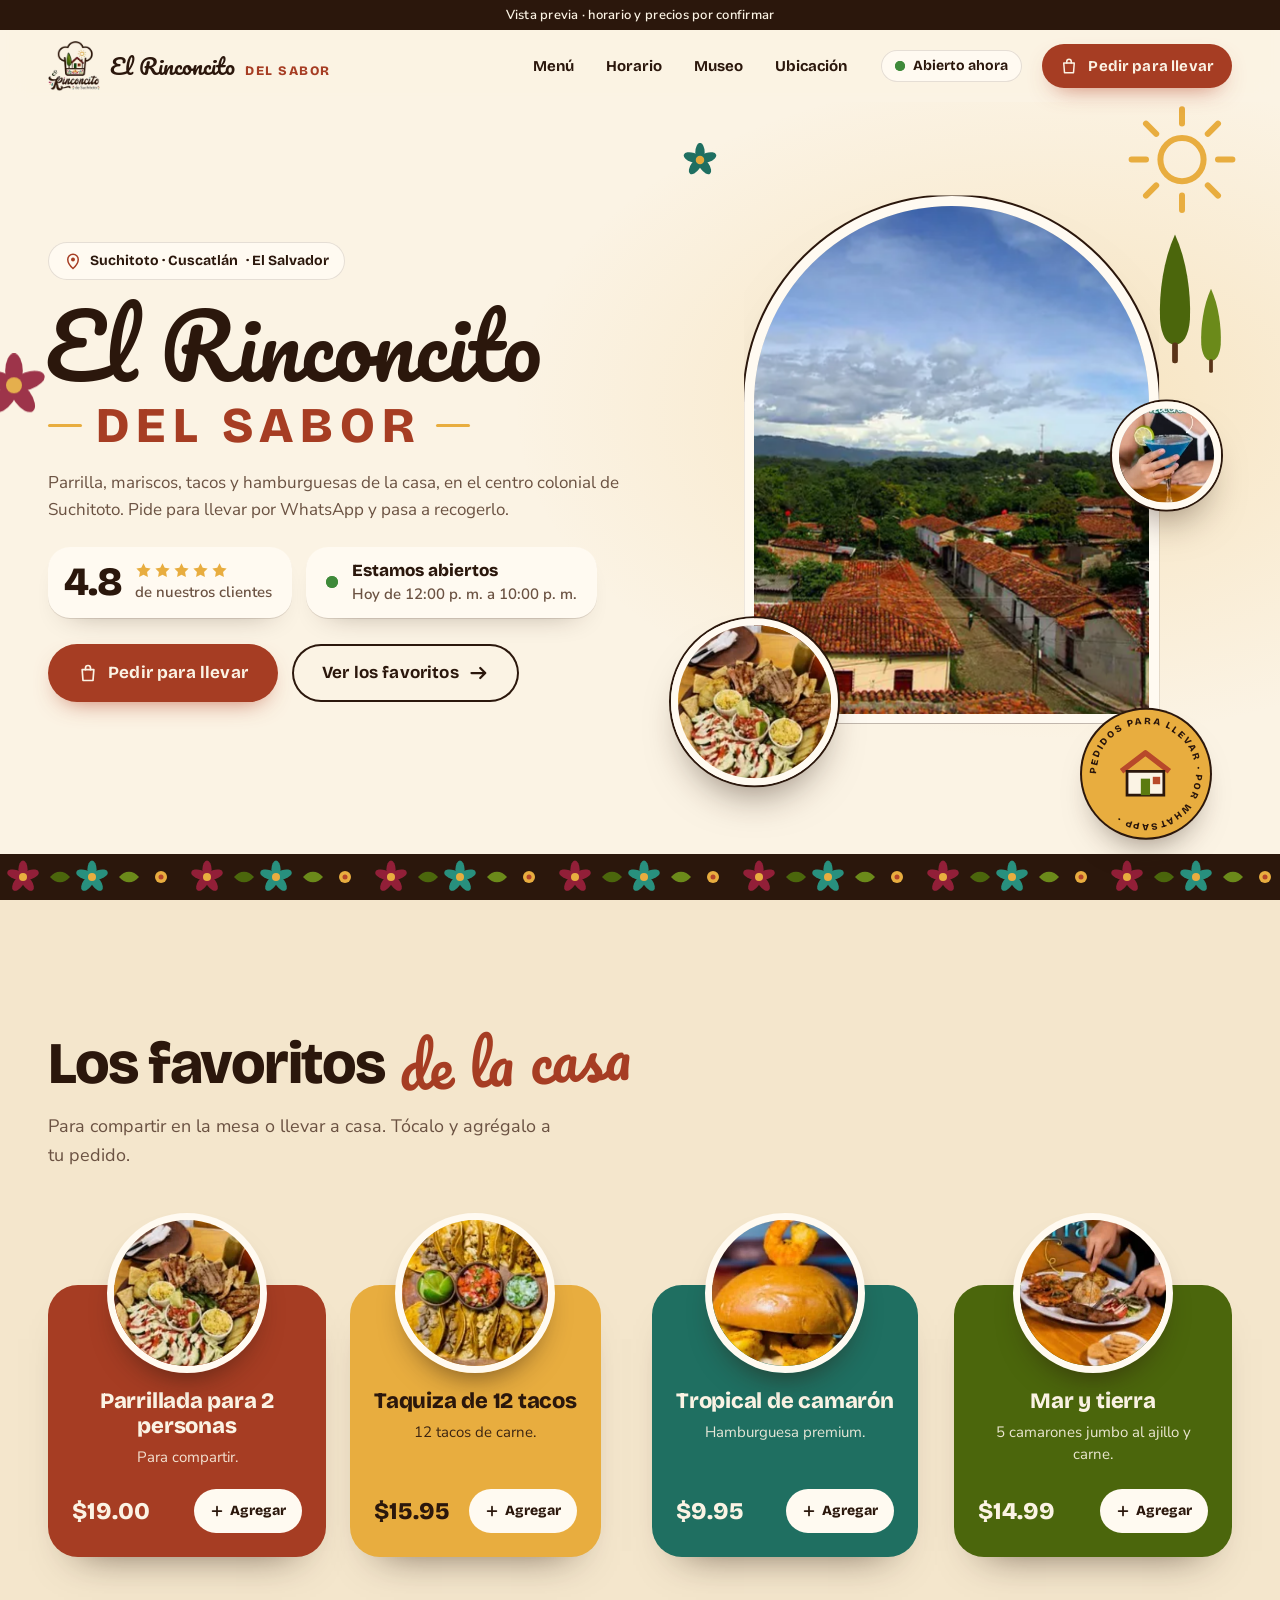
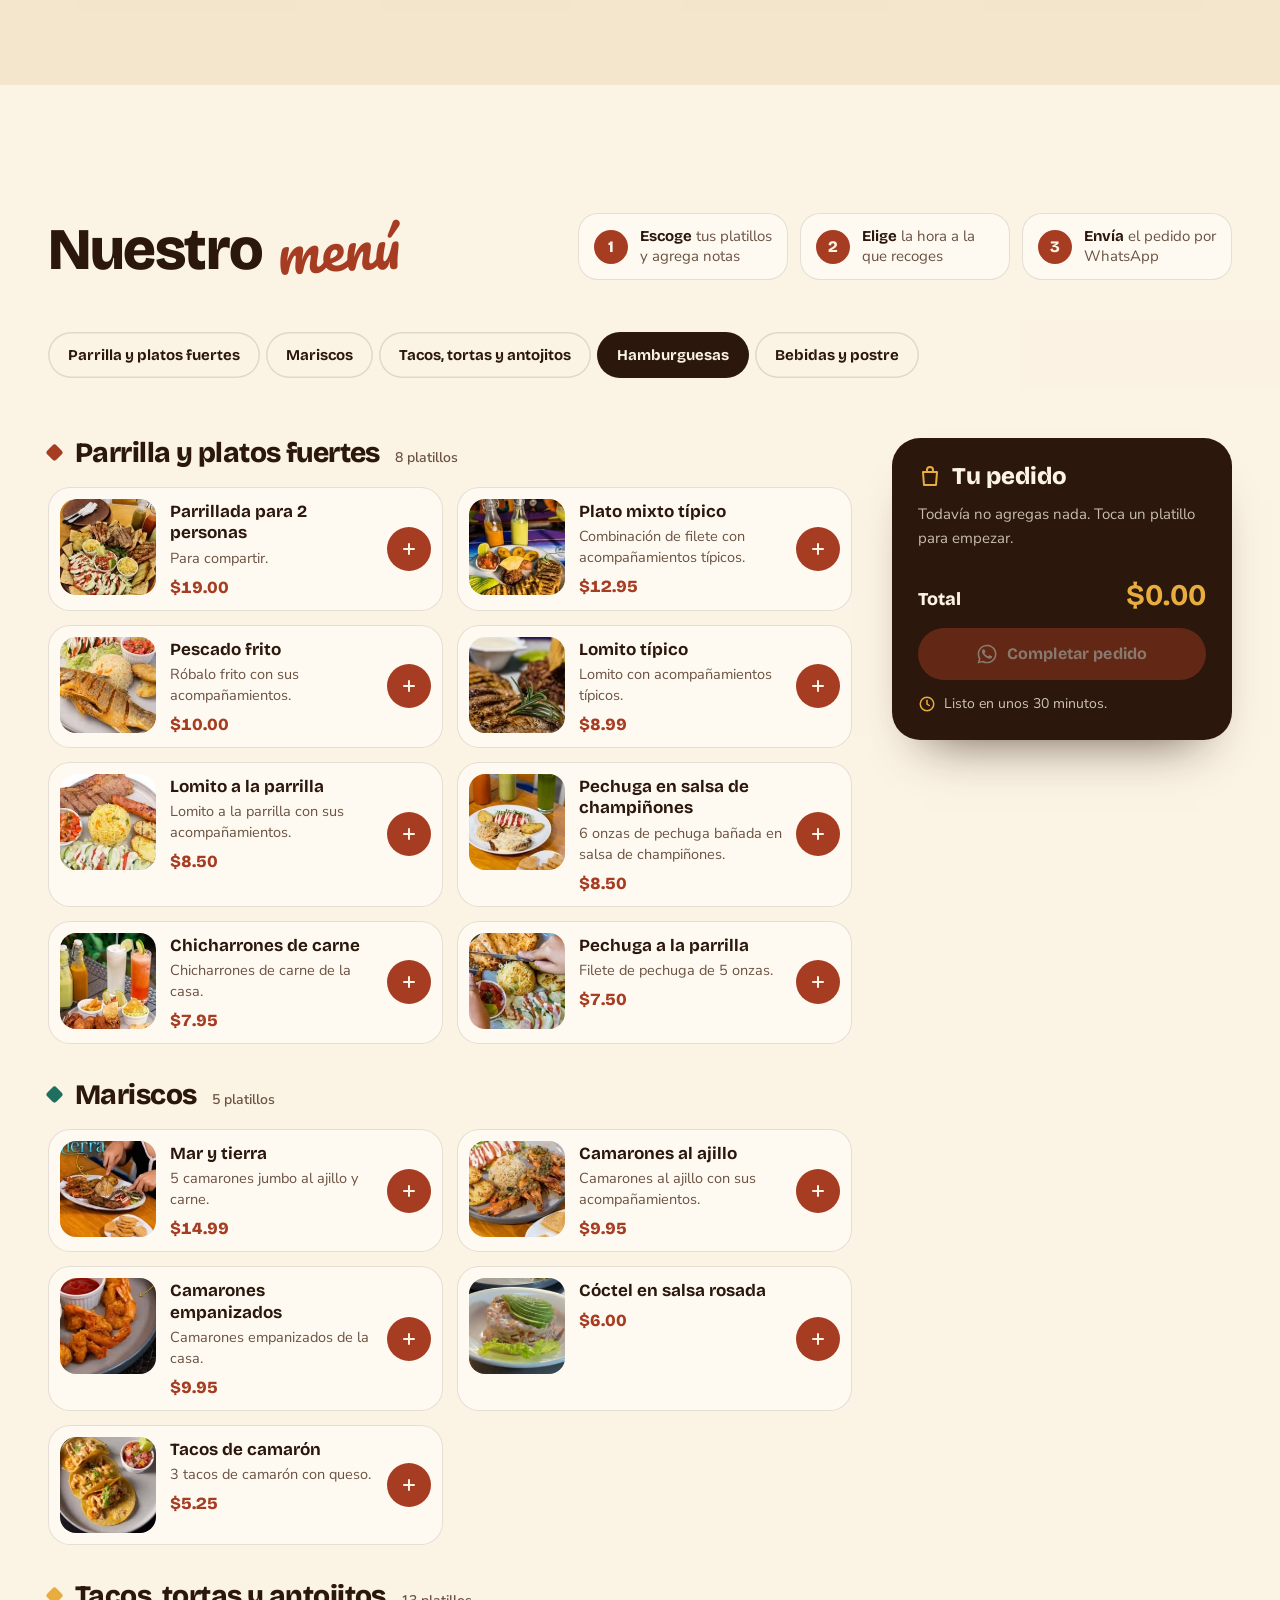
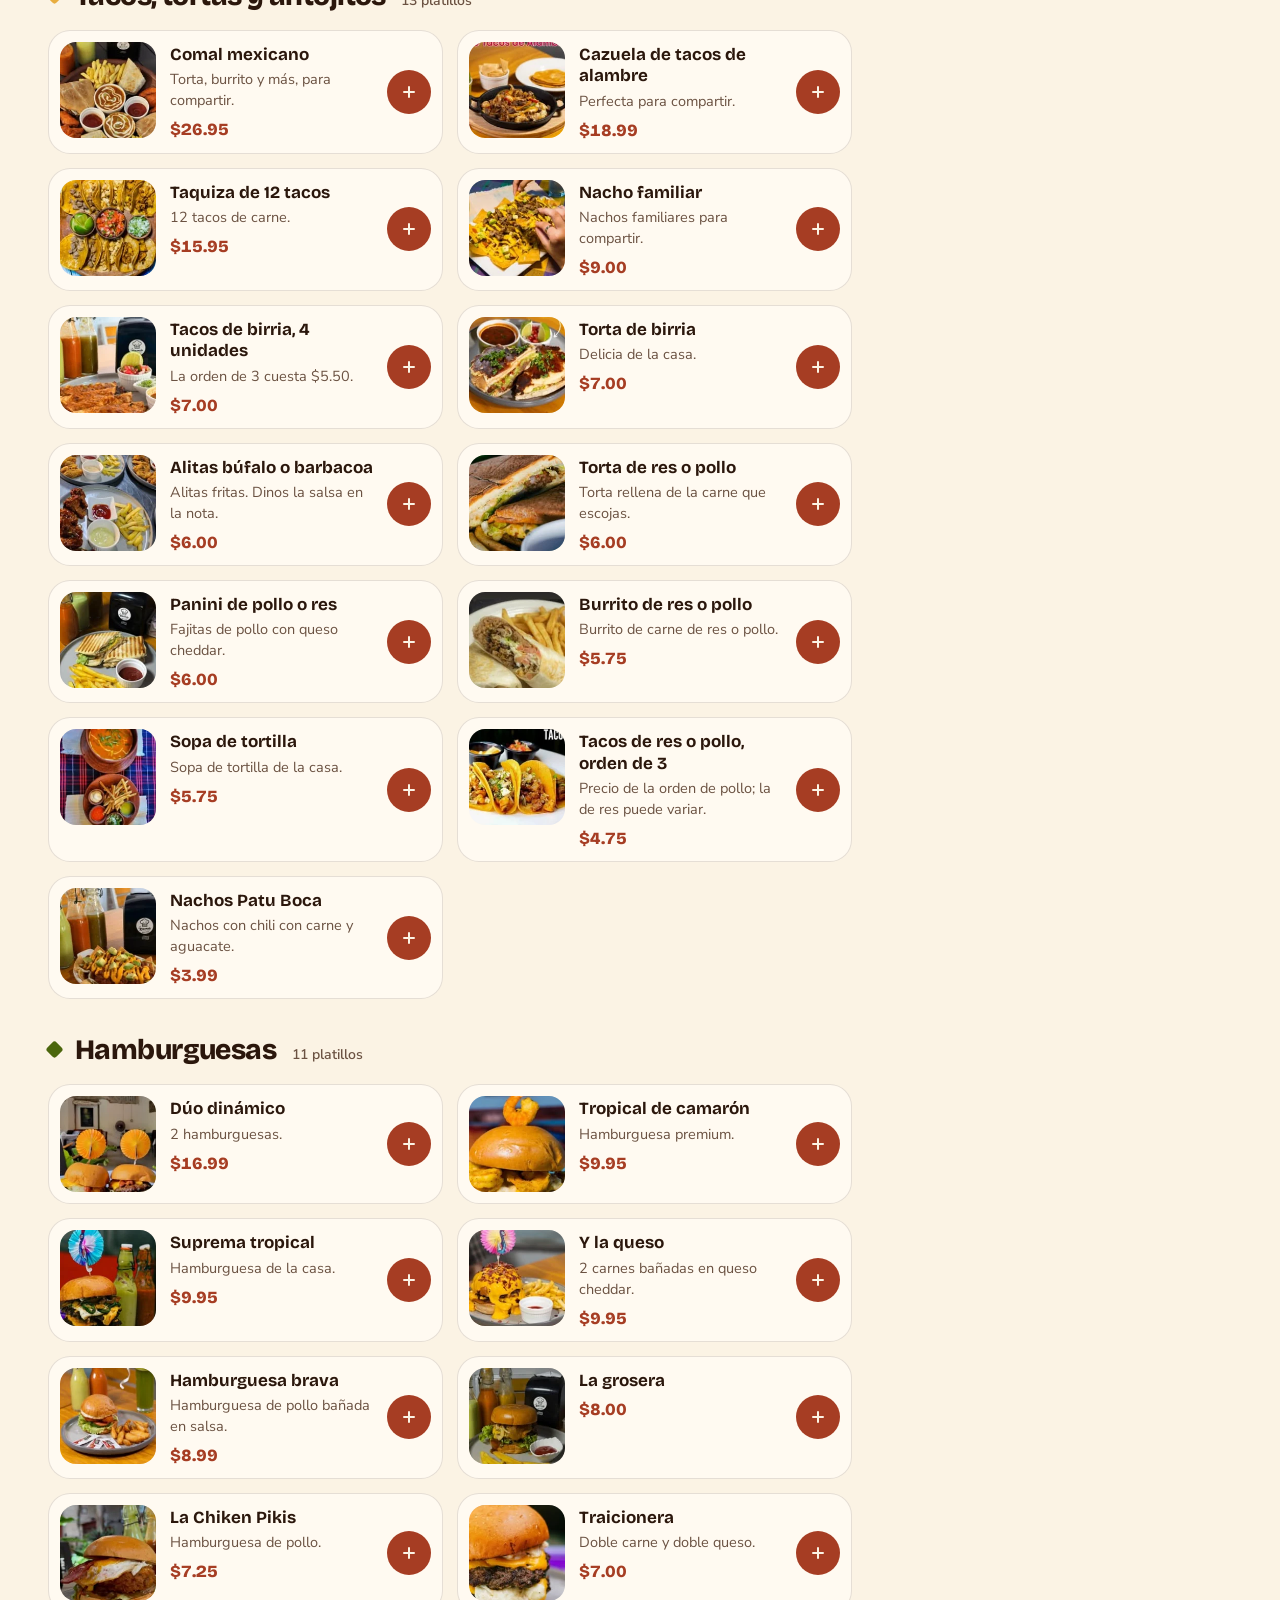
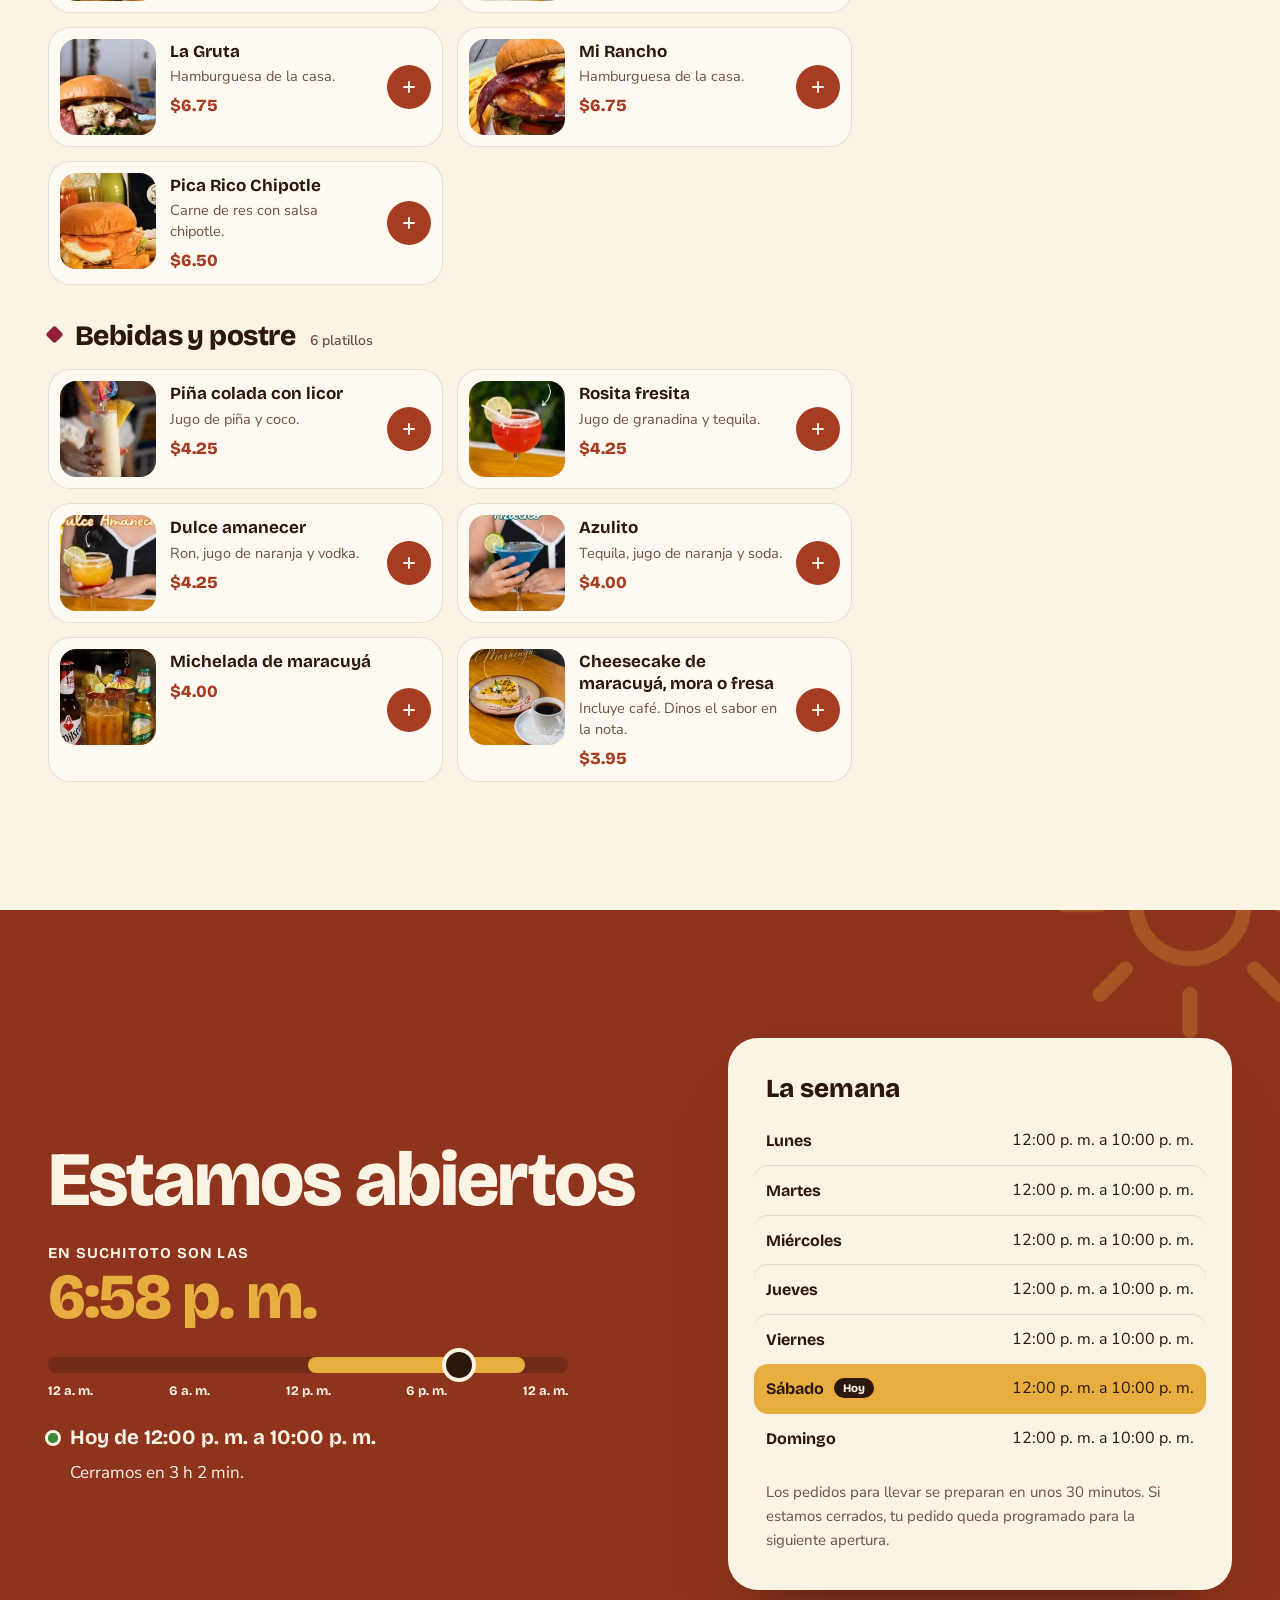
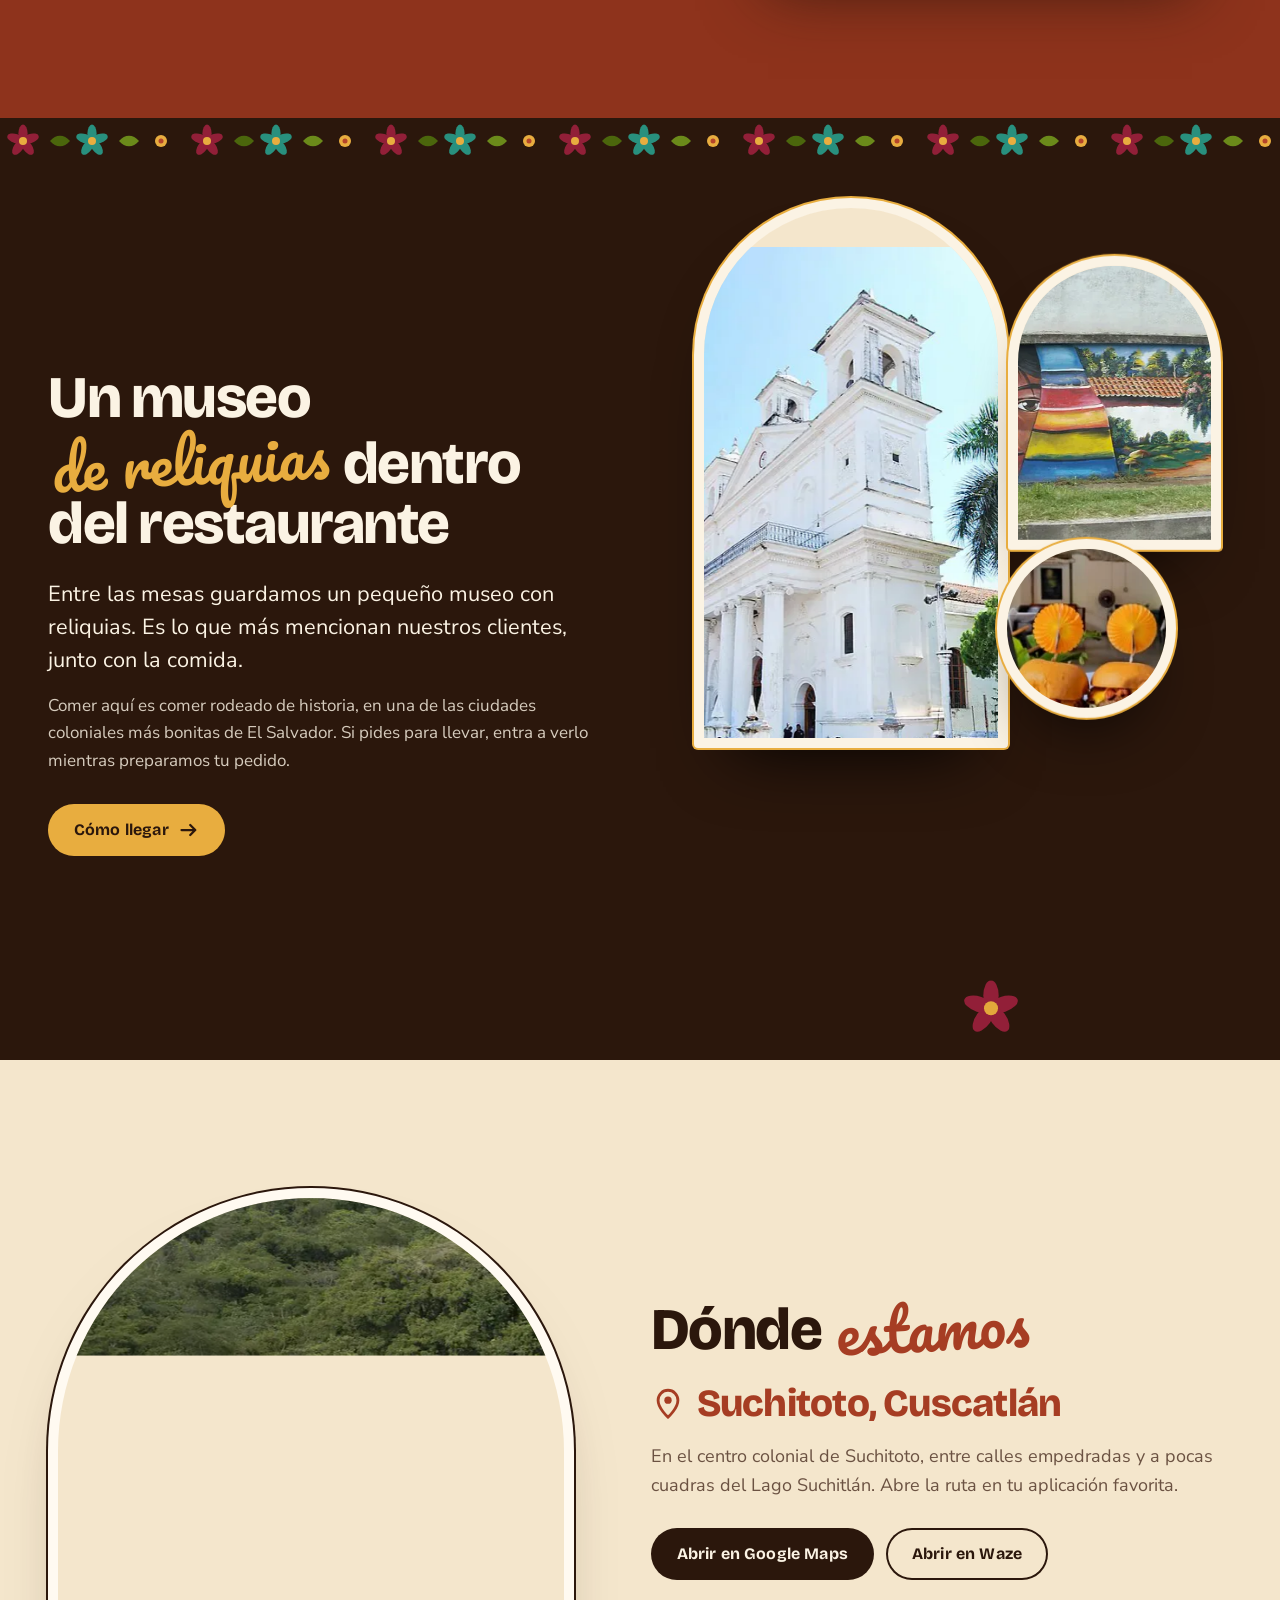
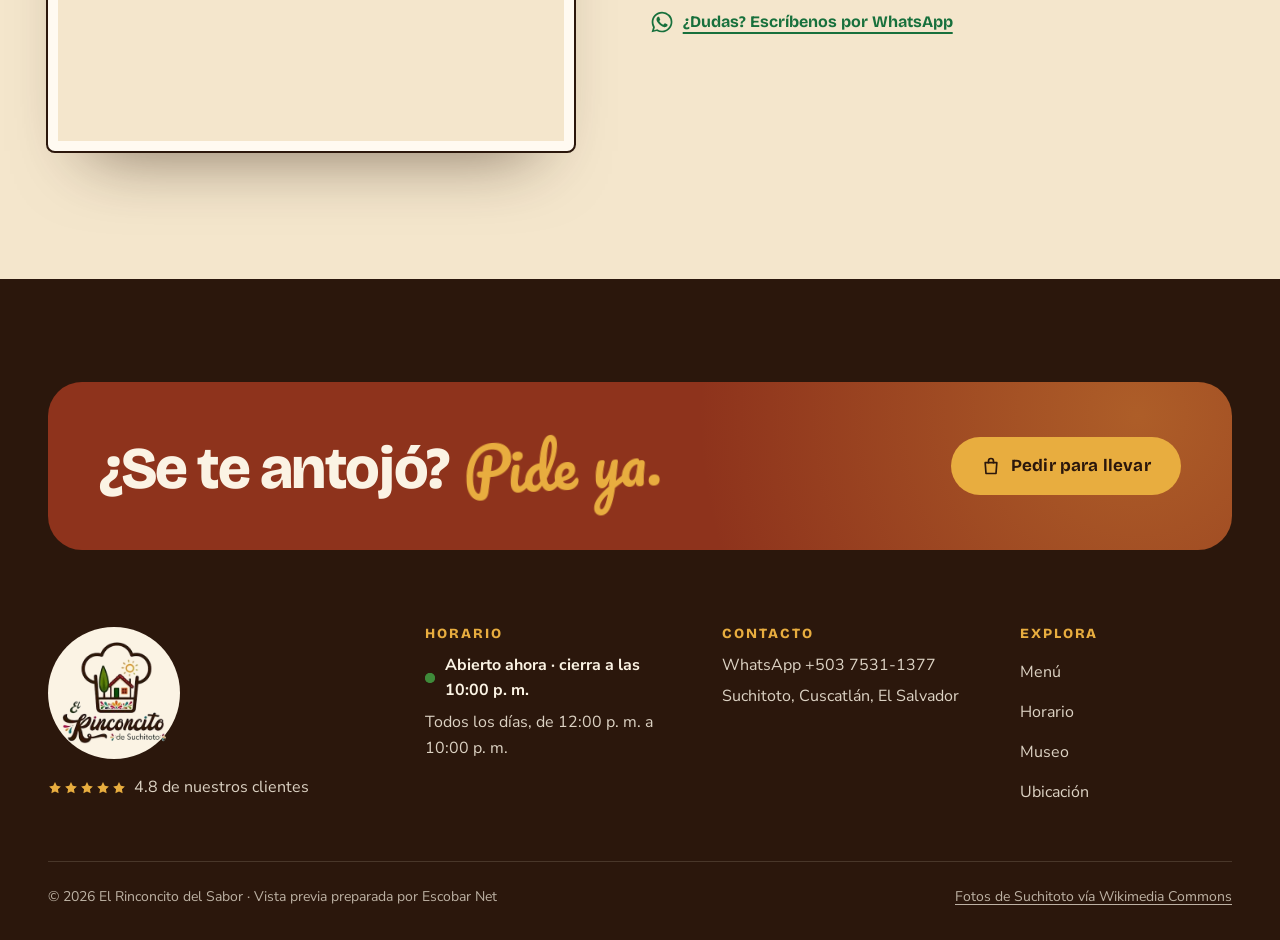
==== commit 0ad66d40: "Quitar etiquetas sobre los títulos y ajustar el relleno del horario Co-Authored-By: Claude Opus 5.5 " ====
--- a/index.html
+++ b/index.html
@@ -123,7 +123,6 @@
   <section class="sec favs" id="favoritos" aria-labelledby="favs-h">
     <div class="wrap">
       <div class="head" data-reveal>
-        <p class="kicker">Lo más pedido</p>
         <h2 id="favs-h">Los favoritos <span class="script">de la casa</span></h2>
         <p class="head__lead">Para compartir en la mesa o llevar a casa. Tócalo y agrégalo a tu pedido.</p>
       </div>
@@ -136,7 +135,6 @@
     <div class="wrap">
       <div class="menu__top">
         <div class="head" data-reveal>
-          <p class="kicker">Pedidos para llevar</p>
           <h2 id="menu-h">Nuestro <span class="script">menú</span></h2>
         </div>
         <ol class="steps" data-reveal>
@@ -176,7 +174,6 @@
     <svg class="deco deco--sol2" data-parallax="-0.1" aria-hidden="true"><use href="#g-sol"/></svg>
     <div class="wrap horario__grid">
       <div class="horario__live" data-reveal>
-        <p class="kicker kicker--light">Horario de atención</p>
         <h2 id="horario-h"><span data-estado-titulo>Estamos abiertos</span></h2>
         <p class="clock" aria-live="off"><span class="clock__label">En Suchitoto son las</span><span class="clock__time" data-reloj>12:00 p. m.</span></p>
         <div class="day" data-dia-barra>
@@ -201,7 +198,6 @@
     <div class="tiles tiles--top" aria-hidden="true"></div>
     <div class="wrap museo__grid">
       <div class="museo__text" data-reveal>
-        <p class="kicker kicker--sol">Algo que no esperabas</p>
         <h2 id="museo-h">Un museo <span class="script">de reliquias</span> dentro del restaurante</h2>
         <p class="museo__lead">Entre las mesas guardamos un pequeño museo con reliquias. Es lo que más mencionan nuestros clientes, junto con la comida.</p>
         <p>Comer aquí es comer rodeado de historia, en una de las ciudades coloniales más bonitas de El Salvador. Si pides para llevar, entra a verlo mientras preparamos tu pedido.</p>
@@ -221,7 +217,6 @@
     <div class="wrap ubicacion__grid">
       <div class="arch arch--lake" data-reveal><img data-parallax-img="0.06" src="assets/img/photo-f60360884-960.webp" srcset="assets/img/photo-f60360884-500.webp 500w, assets/img/photo-f60360884-960.webp 960w, assets/img/photo-f60360884.webp 1280w" sizes="(max-width: 900px) 90vw, 520px" width="1280" height="962" alt="El Lago Suchitlán con sus islas, visto desde los cerros de Suchitoto" loading="lazy" decoding="async"></div>
       <div class="ubicacion__text" data-reveal>
-        <p class="kicker">Ven a visitarnos</p>
         <h2 id="ubicacion-h">Dónde <span class="script">estamos</span></h2>
         <p class="ubicacion__lugar"><svg aria-hidden="true"><use href="#g-pin"/></svg>Suchitoto, Cuscatlán</p>
         <p>En el centro colonial de Suchitoto, entre calles empedradas y a pocas cuadras del Lago Suchitlán. Abre la ruta en tu aplicación favorita.</p>
--- a/css/styles.css
+++ b/css/styles.css
@@ -380,10 +380,10 @@
 .horario__msg { display: flex; align-items: center; gap: 12px; margin-top: 26px; font: 700 clamp(18px, 1.6vw, 22px)/1.35 var(--f-head); }
 .horario .dot { box-shadow: 0 0 0 3px var(--crema); }
 .horario__falta { margin-top: 8px; padding-left: 22px; font-size: 17px; }
-.semana { padding: clamp(24px, 3vw, 36px); border-radius: 30px; background: var(--crema); color: var(--cafe); box-shadow: 0 40px 60px -40px rgba(43, 23, 12, .8); }
+.semana { padding: clamp(28px, 3vw, 40px); border-radius: 30px; background: var(--crema); color: var(--cafe); box-shadow: 0 40px 60px -40px rgba(43, 23, 12, .8); }
 .semana h3 { font: 800 26px/1 var(--f-head); margin-bottom: 14px; }
 .semana__dl { display: grid; }
-.hrow { display: grid; grid-template-columns: 1fr auto; gap: 12px; align-items: center; padding: 12px 14px; margin-inline: -14px; border-radius: 14px; font-size: 16px; font-variant-numeric: tabular-nums; }
+.hrow { display: grid; grid-template-columns: 1fr auto; gap: 12px; align-items: center; padding: 12px 12px; margin-inline: -12px; border-radius: 14px; font-size: 16px; font-variant-numeric: tabular-nums; }
 .hrow + .hrow { box-shadow: 0 -1px 0 var(--linea); }
 .hrow dt { font-weight: 700; font-family: var(--f-head); }
 .hrow.is-today { background: var(--sol); box-shadow: none; }
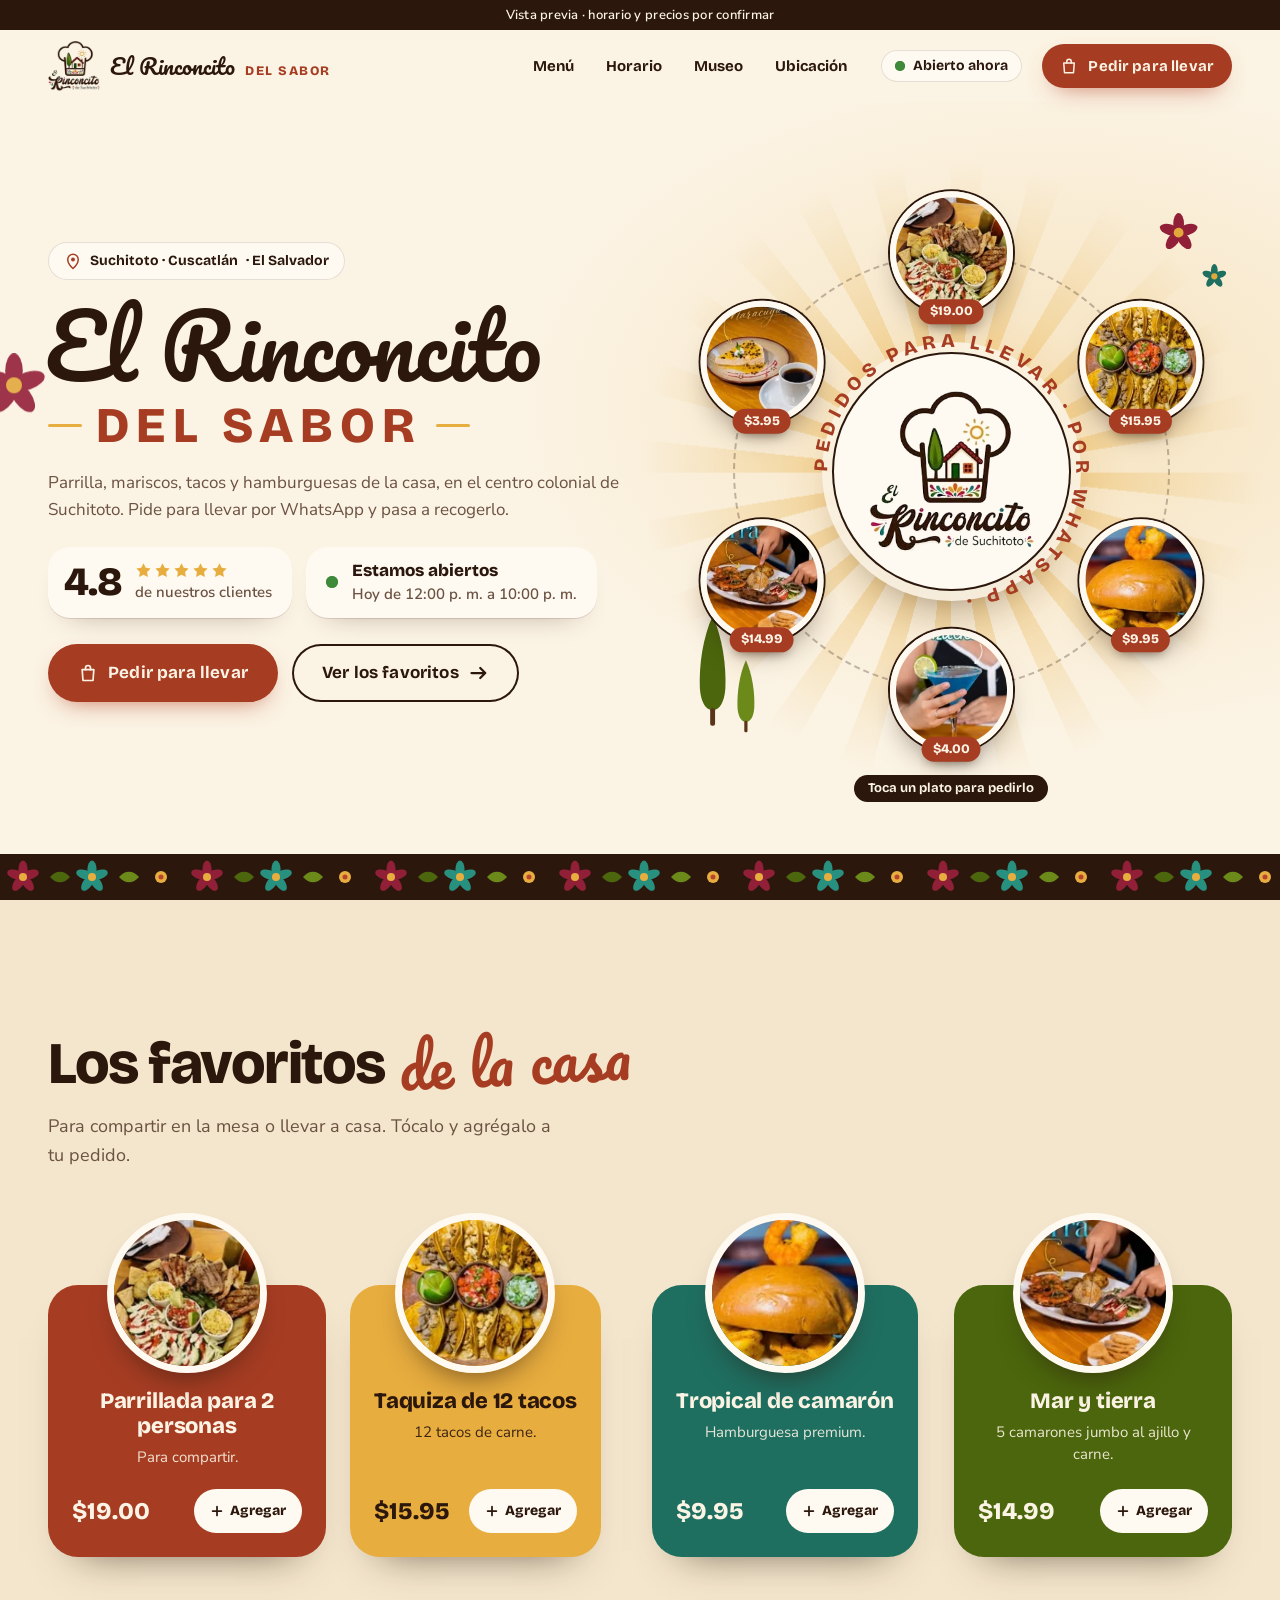
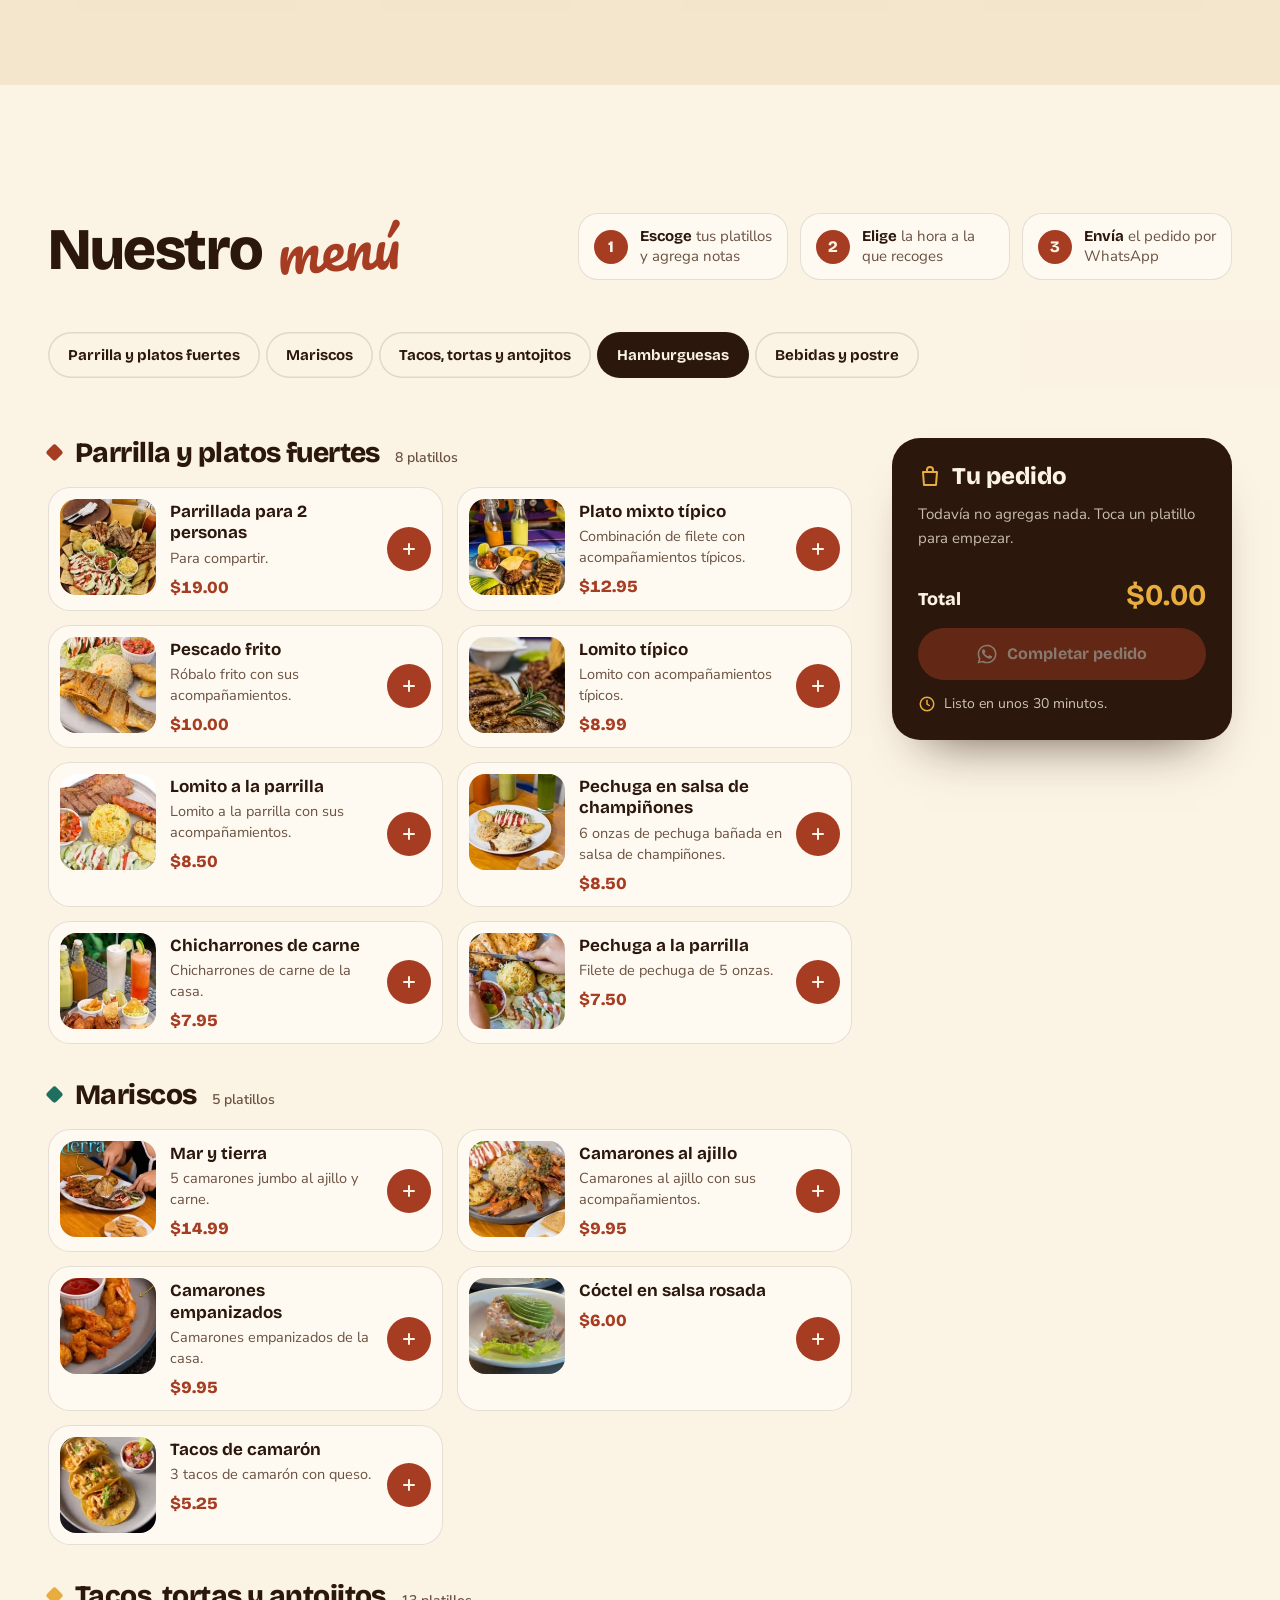
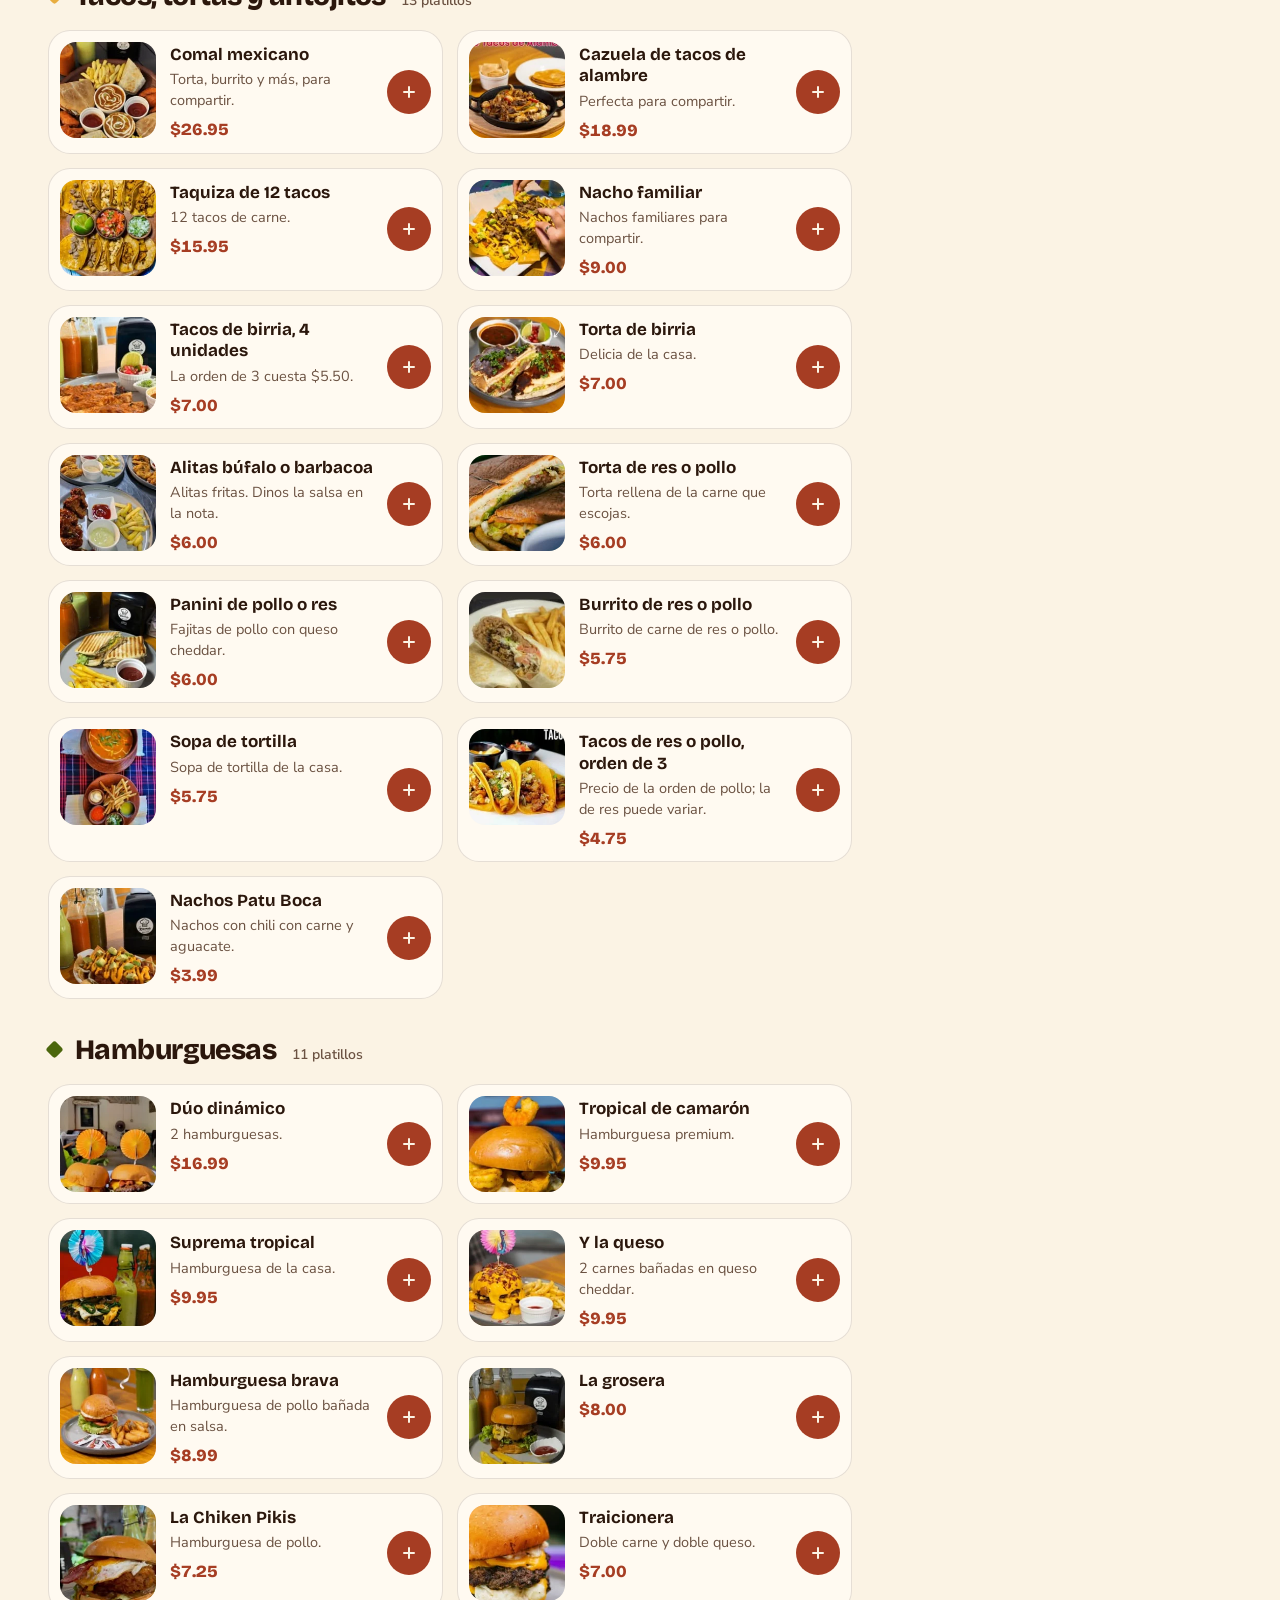
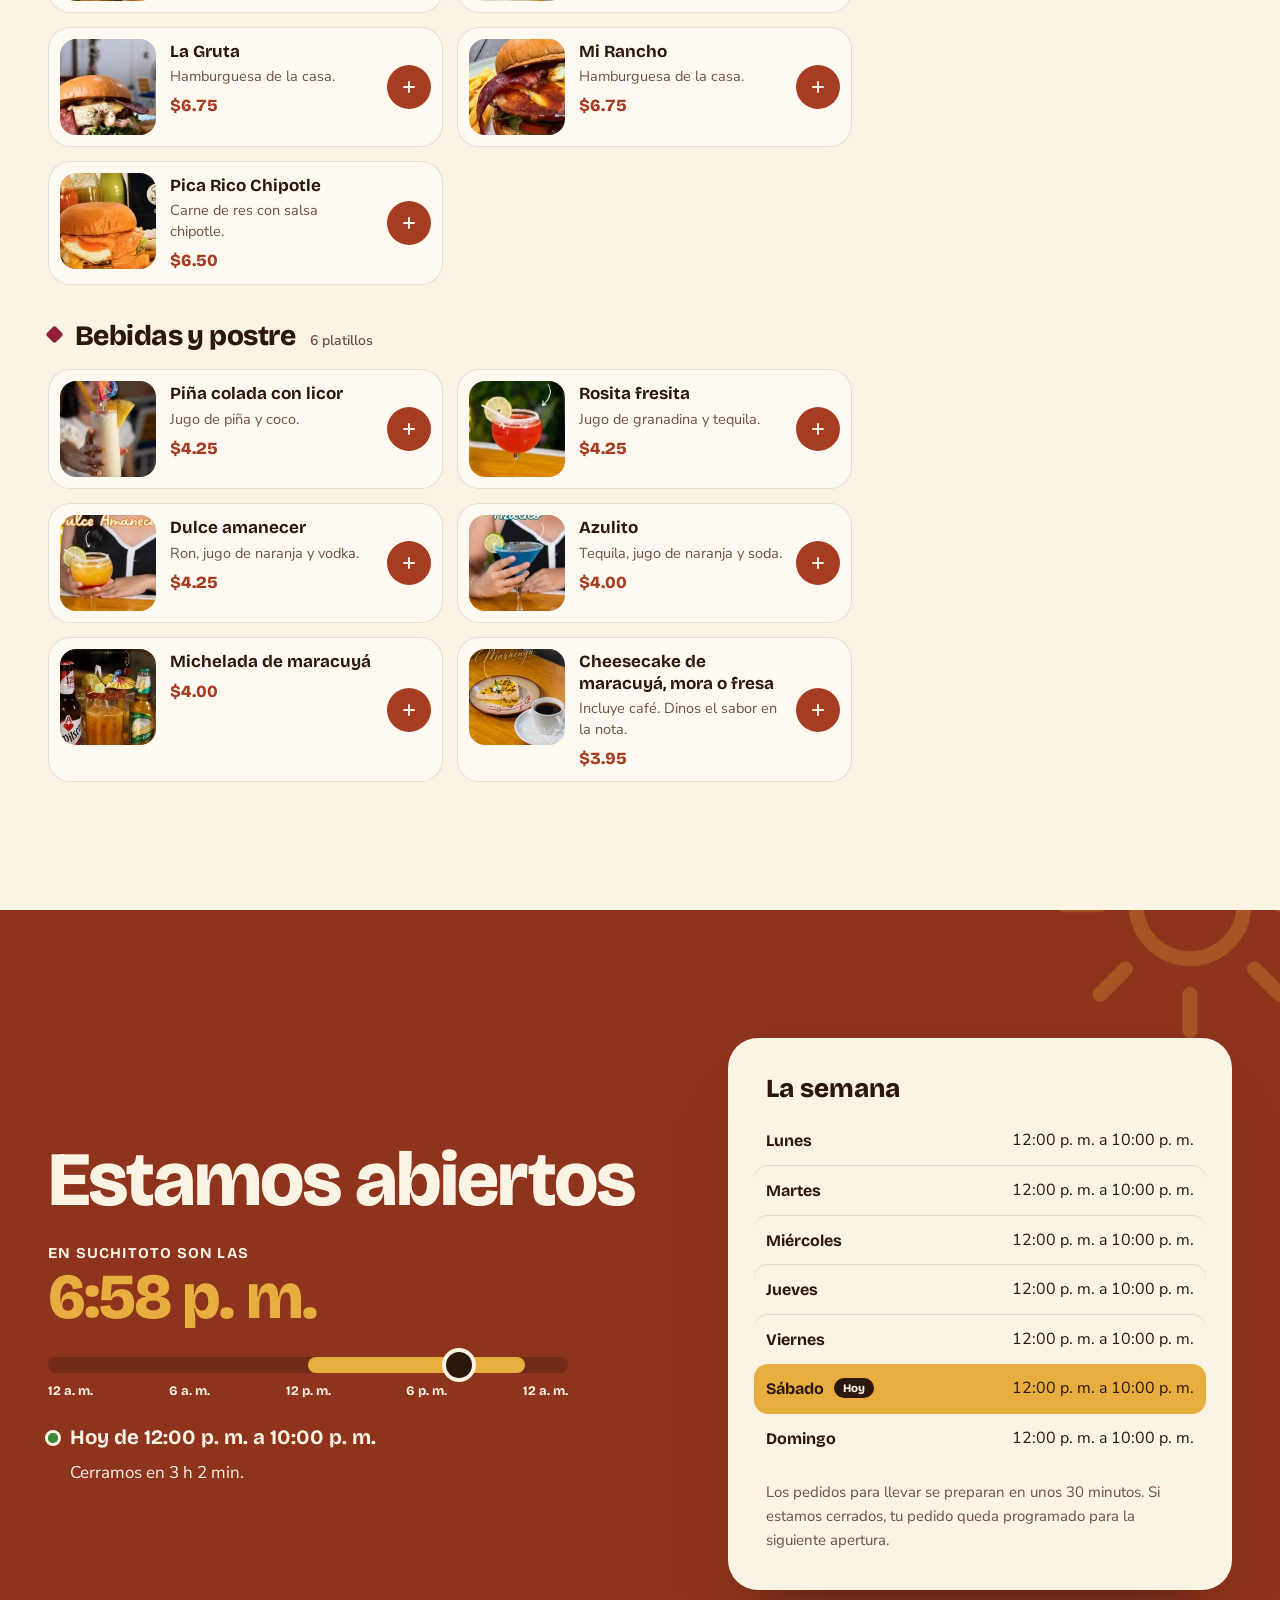
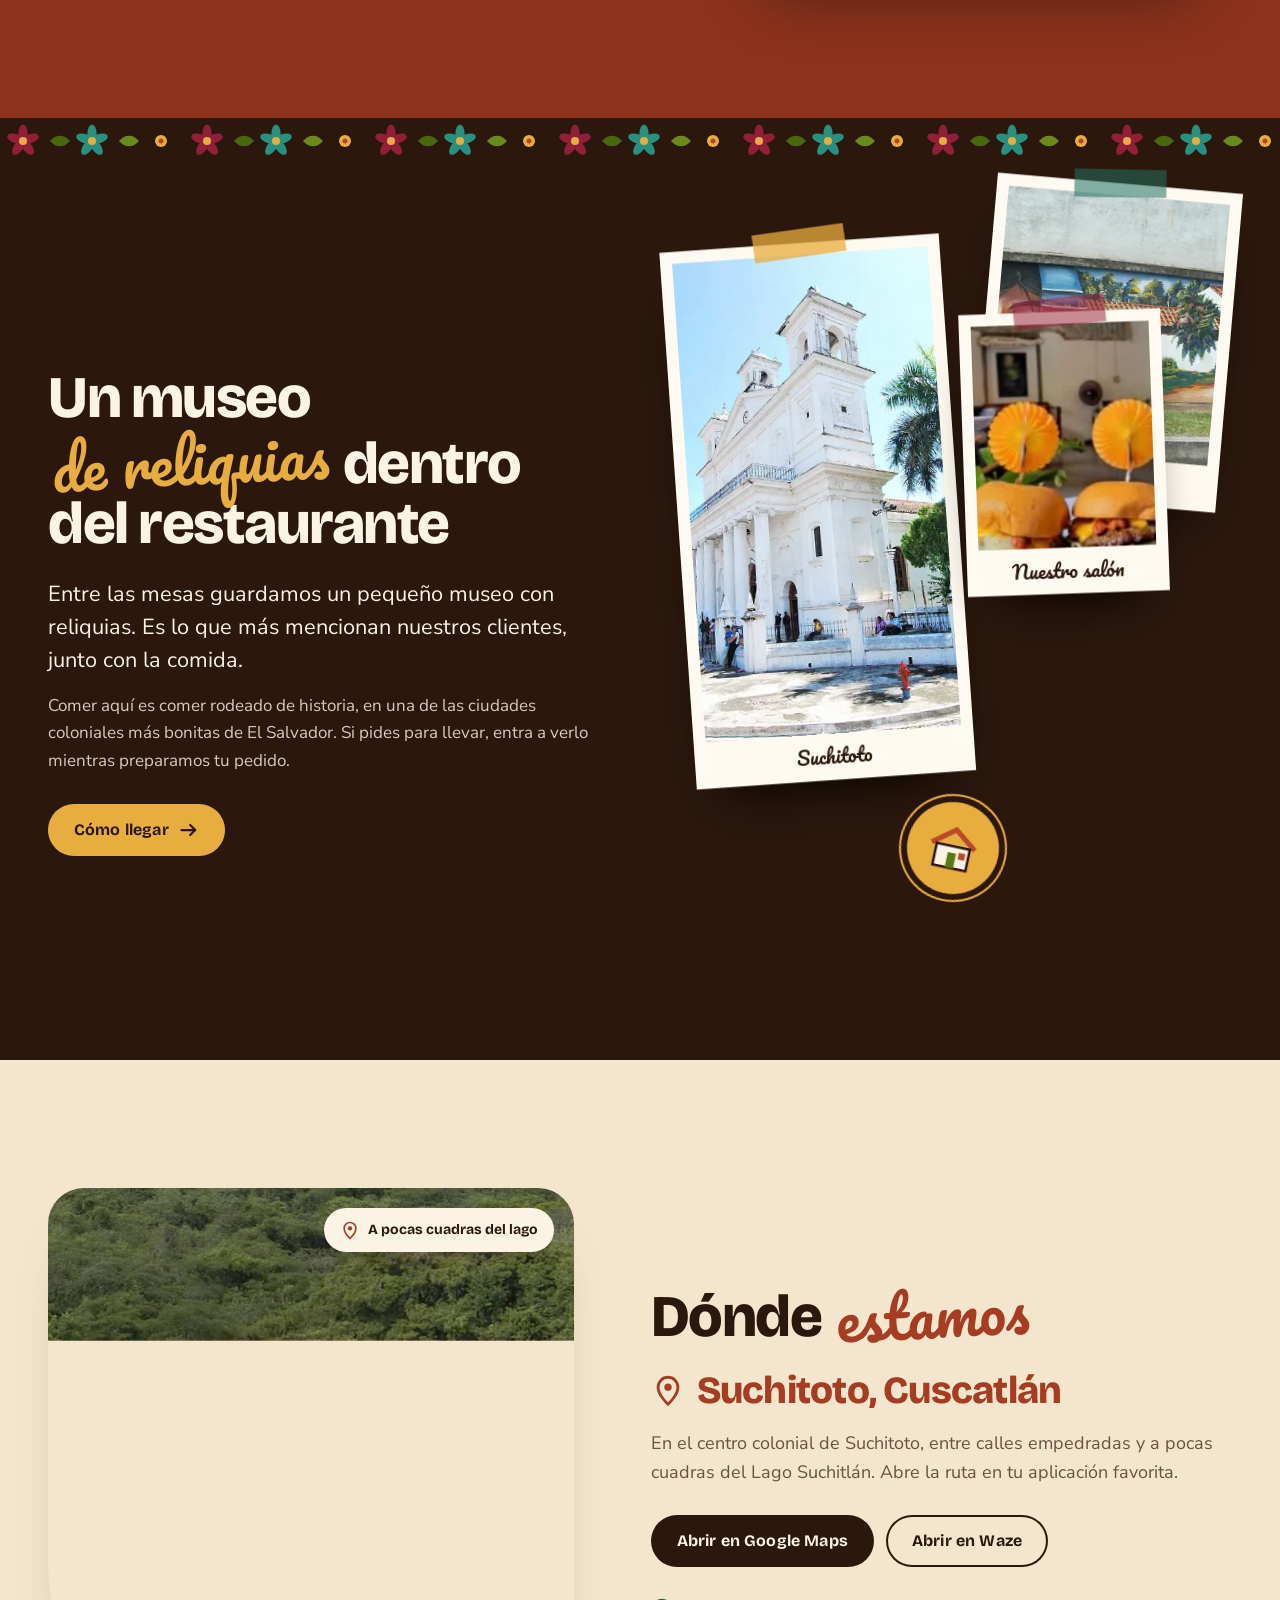
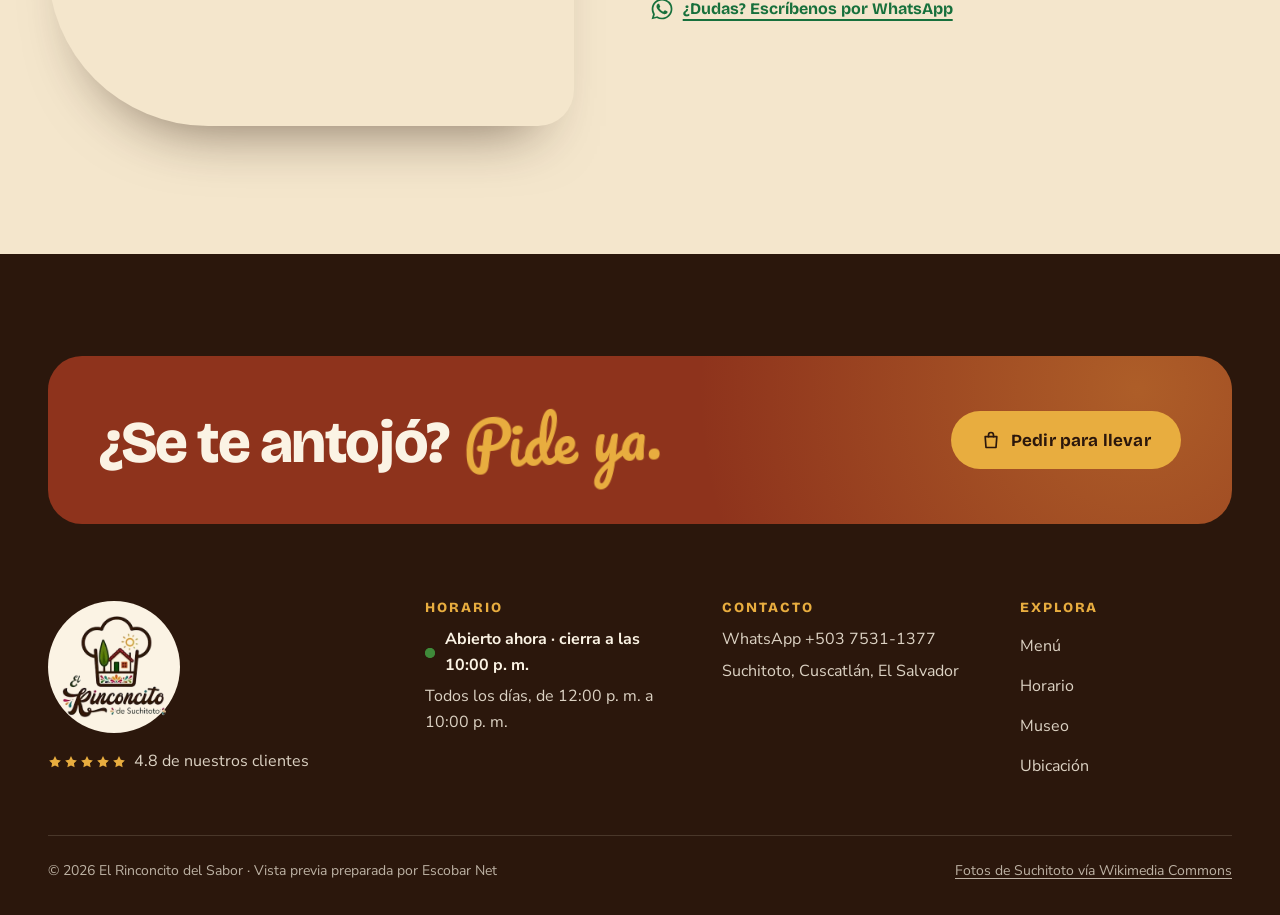
==== commit 0a427aa5: "Portada nueva: mesa servida en vez del marco de ventana - El logo al centro con un sol de rayos detr" ====
--- a/index.html
+++ b/index.html
@@ -101,18 +101,27 @@
         </div>
       </div>
 
-      <div class="hero__art" aria-hidden="true">
-        <svg class="cipres cipres--a" data-parallax="0.06"><use href="#g-cipres"/></svg>
-        <svg class="cipres cipres--b" data-parallax="0.1"><use href="#g-cipres"/></svg>
-        <div class="arch arch--hero" data-arch>
-          <img data-parallax-img="0.07" src="assets/img/photo-f28544787-960.webp" srcset="assets/img/photo-f28544787-500.webp 500w, assets/img/photo-f28544787-960.webp 960w, assets/img/photo-f28544787-1280.webp 1280w" sizes="(max-width: 900px) 80vw, 460px" width="960" height="1280" alt="" fetchpriority="high">
-        </div>
-        <div class="plate plate--1" data-parallax="-0.18"><div class="plate__in"><img src="img/menu/parrillada-2.webp" alt="" width="188" height="188"></div></div>
-        <div class="plate plate--2" data-parallax="-0.3"><div class="plate__in"><img src="img/menu/taquiza-12.webp" alt="" width="188" height="188"></div></div>
-        <div class="plate plate--3" data-parallax="-0.1"><div class="plate__in"><img src="img/menu/azulito.webp" alt="" width="188" height="188"></div></div>
-        <div class="badge" data-parallax="-0.22">
-          <svg class="badge__ring" viewBox="0 0 200 200"><defs><path id="circulo" d="M100 100m-78 0a78 78 0 1 1 156 0a78 78 0 1 1-156 0"/></defs><text><textPath href="#circulo">PEDIDOS PARA LLEVAR · POR WHATSAPP · </textPath></text></svg>
-          <svg class="badge__casa"><use href="#g-casa"/></svg>
+      <div class="hero__art">
+        <div class="mesa" data-mesa>
+          <div class="mesa__sol" data-parallax="-0.06" aria-hidden="true"></div>
+          <div class="mesa__aro" aria-hidden="true"></div>
+          <svg class="mesa__cipres mesa__cipres--a" aria-hidden="true"><use href="#g-cipres"/></svg>
+          <svg class="mesa__cipres mesa__cipres--b" aria-hidden="true"><use href="#g-cipres"/></svg>
+          <svg class="mesa__flor mesa__flor--a" aria-hidden="true"><use href="#g-flor"/></svg>
+          <svg class="mesa__flor mesa__flor--b" aria-hidden="true"><use href="#g-flor"/></svg>
+          <div class="mesa__orbita" data-orbita>
+          <button class="oplate" type="button" data-id="parrillada-2" style="--a:0deg; --i:0"><span class="oplate__up"><span class="oplate__in"><img src="img/menu/parrillada-2.webp" alt="" width="188" height="188"></span><span class="oplate__tag" data-oplate-precio></span></span></button>
+          <button class="oplate" type="button" data-id="taquiza-12" style="--a:60deg; --i:1"><span class="oplate__up"><span class="oplate__in"><img src="img/menu/taquiza-12.webp" alt="" width="188" height="188"></span><span class="oplate__tag" data-oplate-precio></span></span></button>
+          <button class="oplate" type="button" data-id="tropical-camaron" style="--a:120deg; --i:2"><span class="oplate__up"><span class="oplate__in"><img src="img/menu/tropical-camaron.webp" alt="" width="188" height="188"></span><span class="oplate__tag" data-oplate-precio></span></span></button>
+          <button class="oplate" type="button" data-id="azulito" style="--a:180deg; --i:3"><span class="oplate__up"><span class="oplate__in"><img src="img/menu/azulito.webp" alt="" width="188" height="188"></span><span class="oplate__tag" data-oplate-precio></span></span></button>
+          <button class="oplate" type="button" data-id="mar-y-tierra" style="--a:240deg; --i:4"><span class="oplate__up"><span class="oplate__in"><img src="img/menu/mar-y-tierra.webp" alt="" width="188" height="188"></span><span class="oplate__tag" data-oplate-precio></span></span></button>
+          <button class="oplate" type="button" data-id="cheesecake" style="--a:300deg; --i:5"><span class="oplate__up"><span class="oplate__in"><img src="img/menu/cheesecake.webp" alt="" width="188" height="188"></span><span class="oplate__tag" data-oplate-precio></span></span></button>
+          </div>
+          <div class="mesa__centro" aria-hidden="true">
+            <svg class="mesa__ring" viewBox="0 0 200 200"><defs><path id="circulo" d="M100 100m-80 0a80 80 0 1 1 160 0a80 80 0 1 1-160 0"/></defs><text><textPath href="#circulo">PEDIDOS PARA LLEVAR · POR WHATSAPP · </textPath></text></svg>
+            <img class="mesa__logo" src="img/logo.webp" alt="" width="256" height="250" fetchpriority="high">
+          </div>
+          <p class="mesa__hint" aria-hidden="true">Toca un plato para pedirlo</p>
         </div>
       </div>
     </div>
@@ -204,10 +213,10 @@
         <a class="btn btn--sol" href="#ubicacion">Cómo llegar<svg aria-hidden="true"><use href="#g-flecha"/></svg></a>
       </div>
       <div class="museo__art">
-        <figure class="arch arch--tall" data-parallax="-0.06"><img data-parallax-img="0.06" src="assets/img/photo-f28638679-960.webp" srcset="assets/img/photo-f28638679-500.webp 500w, assets/img/photo-f28638679-960.webp 960w" sizes="(max-width: 900px) 60vw, 360px" width="960" height="1433" alt="La iglesia de Santa Lucía, blanca y colonial, en el centro de Suchitoto" loading="lazy" decoding="async"></figure>
-        <figure class="arch arch--small" data-parallax="-0.16"><img src="assets/img/photo-f28162635-960.webp" srcset="assets/img/photo-f28162635-500.webp 500w, assets/img/photo-f28162635-960.webp 960w" sizes="(max-width: 900px) 40vw, 240px" width="960" height="722" alt="Mural pintado en una pared de Suchitoto con un rostro y casas de teja" loading="lazy" decoding="async"></figure>
-        <figure class="arch arch--round" data-parallax="-0.12"><img src="img/menu/duo-dinamico.webp" alt="Interior del restaurante, con cuadros antiguos en la pared" width="188" height="188" loading="lazy" decoding="async"></figure>
-        <svg class="museo__flor" data-parallax="0.12" aria-hidden="true"><use href="#g-flor"/></svg>
+        <figure class="postal postal--a" data-parallax="-0.05"><img src="assets/img/photo-f28638679-960.webp" srcset="assets/img/photo-f28638679-500.webp 500w, assets/img/photo-f28638679-960.webp 960w" sizes="(max-width: 900px) 55vw, 330px" width="960" height="1433" alt="La iglesia de Santa Lucía, blanca y colonial, en el centro de Suchitoto" loading="lazy" decoding="async"><figcaption>Suchitoto</figcaption></figure>
+        <figure class="postal postal--b" data-parallax="-0.14"><img src="assets/img/photo-f28162635-960.webp" srcset="assets/img/photo-f28162635-500.webp 500w, assets/img/photo-f28162635-960.webp 960w" sizes="(max-width: 900px) 50vw, 300px" width="960" height="722" alt="Mural pintado en una pared de Suchitoto con un rostro y casas de teja" loading="lazy" decoding="async"><figcaption>Arte en las calles</figcaption></figure>
+        <figure class="postal postal--c" data-parallax="-0.22"><img src="img/menu/duo-dinamico.webp" alt="Interior del restaurante, con cuadros antiguos en la pared" width="188" height="188" loading="lazy" decoding="async"><figcaption>Nuestro salón</figcaption></figure>
+        <span class="sello" aria-hidden="true"><svg><use href="#g-casa"/></svg></span>
       </div>
     </div>
   </section>
@@ -215,7 +224,7 @@
   <!-- ===================================================== UBICACIÓN -->
   <section class="sec ubicacion" id="ubicacion" aria-labelledby="ubicacion-h">
     <div class="wrap ubicacion__grid">
-      <div class="arch arch--lake" data-reveal><img data-parallax-img="0.06" src="assets/img/photo-f60360884-960.webp" srcset="assets/img/photo-f60360884-500.webp 500w, assets/img/photo-f60360884-960.webp 960w, assets/img/photo-f60360884.webp 1280w" sizes="(max-width: 900px) 90vw, 520px" width="1280" height="962" alt="El Lago Suchitlán con sus islas, visto desde los cerros de Suchitoto" loading="lazy" decoding="async"></div>
+      <div class="lago" data-reveal><img data-parallax-img="0.06" src="assets/img/photo-f60360884-960.webp" srcset="assets/img/photo-f60360884-500.webp 500w, assets/img/photo-f60360884-960.webp 960w, assets/img/photo-f60360884.webp 1280w" sizes="(max-width: 900px) 90vw, 520px" width="1280" height="962" alt="El Lago Suchitlán con sus islas, visto desde los cerros de Suchitoto" loading="lazy" decoding="async"><span class="lago__sello" aria-hidden="true"><svg><use href="#g-pin"/></svg><b>A pocas cuadras del lago</b></span></div>
       <div class="ubicacion__text" data-reveal>
         <h2 id="ubicacion-h">Dónde <span class="script">estamos</span></h2>
         <p class="ubicacion__lugar"><svg aria-hidden="true"><use href="#g-pin"/></svg>Suchitoto, Cuscatlán</p>
--- a/css/styles.css
+++ b/css/styles.css
@@ -158,37 +158,6 @@
 .stars--sm svg { width: 14px; height: 14px; }
 .hero__btns { display: flex; flex-wrap: wrap; gap: 14px; margin-top: 26px; }
 
-/* el arte de la portada */
-.hero__art { position: relative; height: min(600px, calc(100svh - var(--top-h) - 120px)); min-height: 440px; }
-.arch { position: relative; overflow: hidden; border-radius: 999px 999px 26px 26px; background: var(--crema-2); border: 10px solid var(--papel); box-shadow: 0 0 0 2px var(--cafe), 0 40px 70px -40px rgba(43, 23, 12, .6); }
-.arch img { width: 100%; height: 100%; object-fit: cover; will-change: transform; }
-.arch--hero { position: absolute; left: 50%; top: 4%; width: min(440px, 74%); height: 88%; margin-left: calc(min(440px, 74%) / -2); }
-.plate { position: absolute; z-index: 2; }
-.plate__in { border-radius: 50%; overflow: hidden; border: 7px solid var(--papel); box-shadow: 0 0 0 2px var(--cafe), 0 24px 40px -18px rgba(43, 23, 12, .55); animation: flotar 6s ease-in-out infinite alternate; }
-.plate__in img { width: 100%; height: 100%; object-fit: cover; }
-.plate--1 { left: 0; bottom: 6%; width: clamp(130px, 13vw, 176px); aspect-ratio: 1; }
-.plate--1 .plate__in { width: 100%; height: 100%; }
-.plate--2 { left: 4%; top: 6%; width: clamp(100px, 9.5vw, 128px); aspect-ratio: 1; }
-.plate--2 .plate__in { width: 100%; height: 100%; animation-delay: -2s; }
-.plate--3 { right: 2%; top: 38%; width: clamp(92px, 8.5vw, 116px); aspect-ratio: 1; }
-.plate--3 .plate__in { width: 100%; height: 100%; animation-delay: -4s; }
-@keyframes flotar { from { transform: translateY(-6px); } to { transform: translateY(6px); } }
-.badge { position: absolute; z-index: 3; right: 4%; bottom: 2%; width: clamp(118px, 10vw, 140px); aspect-ratio: 1; border-radius: 50%; background: var(--sol); box-shadow: 0 0 0 2px var(--cafe), 0 20px 34px -18px rgba(43, 23, 12, .6); display: grid; place-items: center; }
-.badge__ring { position: absolute; inset: 0; width: 100%; height: 100%; animation: girar 22s linear infinite; }
-.badge__ring text { font: 800 15px var(--f-head); letter-spacing: .2em; fill: var(--cafe); }
-.badge.is-off .badge__ring { animation-play-state: paused; }
-.badge__casa { width: 46%; height: 46%; }
-@keyframes girar { to { transform: rotate(360deg); } }
-.cipres { position: absolute; z-index: 1; color: var(--cipres); }
-.cipres--a { right: 6%; top: 8%; width: 46px; height: 140px; }
-.cipres--b { right: 1%; top: 17%; width: 30px; height: 92px; color: #6b8a1a; }
-.deco { position: absolute; pointer-events: none; }
-.hero__bg { position: absolute; inset: 0; pointer-events: none; }
-.deco--sol { right: 3%; top: 4%; width: 120px; height: 120px; color: var(--sol); }
-.deco--flor1 { left: -18px; top: 30%; width: 64px; height: 64px; color: var(--granate); opacity: .9; }
-.deco--flor2 { right: 44%; top: 8%; width: 34px; height: 34px; color: var(--turq); }
-.deco--hoja { left: 42%; bottom: 16%; width: 46px; height: 23px; color: var(--cipres); transform: rotate(-20deg); }
-
 /* banda de flores del azulejo (fija: no se desplaza sola) */
 .tiles { height: 46px; flex: none; background: var(--cafe) url("data:image/svg+xml,%3Csvg xmlns='http://www.w3.org/2000/svg' width='184' height='46' viewBox='0 0 184 46'%3E%3Cg transform='translate(23 23)'%3E%3Cg fill='%23921f38'%3E%3Cellipse rx='4.6' ry='9' cy='-7.5'/%3E%3Cellipse rx='4.6' ry='9' cy='-7.5' transform='rotate(72)'/%3E%3Cellipse rx='4.6' ry='9' cy='-7.5' transform='rotate(144)'/%3E%3Cellipse rx='4.6' ry='9' cy='-7.5' transform='rotate(216)'/%3E%3Cellipse rx='4.6' ry='9' cy='-7.5' transform='rotate(288)'/%3E%3C/g%3E%3Ccircle r='4' fill='%23e8ad3f'/%3E%3C/g%3E%3Cpath d='M50 23c6-7 14-7 20 0-6 7-14 7-20 0z' fill='%234b660c'/%3E%3Cg transform='translate(92 23)'%3E%3Cg fill='%2328907e'%3E%3Cellipse rx='4.6' ry='9' cy='-7.5'/%3E%3Cellipse rx='4.6' ry='9' cy='-7.5' transform='rotate(72)'/%3E%3Cellipse rx='4.6' ry='9' cy='-7.5' transform='rotate(144)'/%3E%3Cellipse rx='4.6' ry='9' cy='-7.5' transform='rotate(216)'/%3E%3Cellipse rx='4.6' ry='9' cy='-7.5' transform='rotate(288)'/%3E%3C/g%3E%3Ccircle r='4' fill='%23e8ad3f'/%3E%3C/g%3E%3Cpath d='M119 23c6-7 14-7 20 0-6 7-14 7-20 0z' fill='%236b8a1a'/%3E%3Ccircle cx='161' cy='23' r='6' fill='%23e8ad3f'/%3E%3Ccircle cx='161' cy='23' r='2.5' fill='%23b5452a'/%3E%3C/svg%3E") 0 50% / 184px 46px repeat-x; }
 
@@ -200,19 +169,9 @@
 .js-on.is-ready [data-in="3"] { transition-delay: 240ms; }
 .js-on.is-ready [data-in="4"] { transition-delay: 310ms; }
 .js-on.is-ready [data-in="5"] { transition-delay: 370ms; }
-.js-on [data-arch] { clip-path: inset(100% 0 0 0); }
-.js-on.is-ready [data-arch] { clip-path: inset(0 0 0 0); transition: clip-path 1100ms cubic-bezier(.65, 0, .2, 1) 120ms; }
-.js-on .plate, .js-on .badge { opacity: 0; scale: .85; }
-.js-on.is-ready .plate, .js-on.is-ready .badge { opacity: 1; scale: 1; transition: opacity 500ms var(--ease-out), scale 700ms cubic-bezier(.34, 1.4, .64, 1); }
-.js-on.is-ready .plate--2 { transition-delay: 620ms; }
-.js-on.is-ready .plate--1 { transition-delay: 720ms; }
-.js-on.is-ready .plate--3 { transition-delay: 800ms; }
-.js-on.is-ready .badge { transition-delay: 900ms; }
 
 @media (max-width: 1023px) {
   .hero__grid { grid-template-columns: 1fr; gap: 28px; padding-top: 32px; }
-  .hero__art { height: auto; min-height: 0; aspect-ratio: 1 / 1.02; max-width: 520px; width: 100%; margin-inline: auto; }
-  .arch--hero { width: 66%; margin-left: -33%; height: 90%; top: 3%; }
   .deco--flor2 { right: 8%; }
 }
 @media (max-width: 639px) {
@@ -224,7 +183,6 @@
   .hero__btns .btn { flex: 1 1 100%; }
   .deco--sol { width: 58px; height: 58px; top: 14px; right: 12px; }
   .deco--flor2 { display: none; }
-  .badge__ring text { font-size: 16px; }
   .deco--flor1 { display: none; }
 }
 
@@ -403,11 +361,6 @@
 .museo__text p:not(.kicker):not(.museo__lead) { margin-top: 16px; max-width: 38em; color: rgba(251, 243, 228, .82); }
 .museo__text .btn { margin-top: 30px; }
 .museo__art { position: relative; height: clamp(520px, 50vw, 640px); }
-.museo .arch { border-color: var(--crema); box-shadow: 0 0 0 2px var(--sol), 0 40px 70px -40px #000; }
-.arch--tall { position: absolute; left: 4%; top: 0; width: 56%; height: 86%; }
-.arch--small { position: absolute; right: 2%; top: 12%; width: 38%; height: 46%; }
-.arch--round { position: absolute; right: 10%; bottom: 8%; width: 32%; aspect-ratio: 1; border-radius: 50%; }
-.museo__flor { position: absolute; left: 52%; bottom: 6%; width: 56px; height: 56px; color: var(--granate); }
 @media (max-width: 1023px) {
   .museo__grid { grid-template-columns: 1fr; }
   .museo__art { height: clamp(420px, 100vw, 560px); max-width: 560px; width: 100%; margin-inline: auto; }
@@ -416,14 +369,13 @@
 /* ------------------------------------------------------------- ubicación */
 .ubicacion { background: var(--crema-2); }
 .ubicacion__grid { display: grid; grid-template-columns: .95fr 1.05fr; gap: clamp(32px, 6vw, 96px); align-items: center; }
-.arch--lake { height: clamp(420px, 44vw, 600px); }
 .ubicacion__text > p:not(.kicker):not(.ubicacion__lugar) { margin-top: 18px; max-width: 34em; font-size: 18px; color: var(--muted); }
 .ubicacion__lugar { display: flex; align-items: center; gap: 12px; margin-top: 22px; font: 800 clamp(28px, 3vw, 40px)/1.1 var(--f-head); letter-spacing: -.02em; color: var(--teja); }
 .ubicacion__lugar svg { width: 34px; height: 34px; }
 .ubicacion__btns { display: flex; flex-wrap: wrap; gap: 12px; margin-top: 28px; }
 .wa-link { display: inline-flex; align-items: center; gap: 10px; min-height: 48px; margin-top: 18px; font: 700 16px/1 var(--f-head); color: #17703c; text-decoration: underline; text-underline-offset: 5px; text-decoration-thickness: 2px; }
 .wa-link svg { width: 22px; height: 22px; }
-@media (max-width: 1023px) { .ubicacion__grid { grid-template-columns: 1fr; } .arch--lake { height: clamp(340px, 80vw, 480px); } }
+@media (max-width: 1023px) { .ubicacion__grid { grid-template-columns: 1fr; } }
 @media (max-width: 639px) { .ubicacion__btns .btn { flex: 1 1 100%; } }
 
 /* -------------------------------------------------------------------- pie */
@@ -543,9 +495,7 @@
 /* -------------------------------------------------- movimiento reducido */
 @media (prefers-reduced-motion: reduce) {
   .js-on [data-in], .js-on [data-reveal] { opacity: 1 !important; transform: none !important; transition: none !important; }
-  .js-on [data-arch] { clip-path: none !important; }
-  .js-on .plate, .js-on .badge { opacity: 1 !important; scale: 1 !important; }
-  .plate__in, .badge__ring, [data-abierto="si"] .dot::after { animation: none !important; }
+  [data-abierto="si"] .dot::after { animation: none !important; }
   .js-on [data-reveal] .day__open { transform: none !important; }
   .cartbar { transition: opacity 160ms ease; transform: none; opacity: 0; }
   html[data-cart="full"] .cartbar { opacity: 1; }
@@ -561,3 +511,100 @@
   .cartbar__label { font-size: 15.5px; }
   .cartbar__total { font-size: 17px; }
 }
+
+
+/* ================================================================
+   PORTADA: la mesa servida. El logo al centro, un sol de rayos detrás
+   y seis platillos reales girando despacio en órbita. Cada plato es un
+   botón que abre el platillo para pedirlo.
+   ================================================================ */
+.hero__art { display: grid; place-items: center; }
+.mesa { position: relative; width: min(600px, 100%); aspect-ratio: 1; container-type: inline-size; --r: 39cqw; --plato: 22cqw; }
+.mesa__sol { position: absolute; inset: -6%; border-radius: 50%;
+  background: repeating-conic-gradient(from 0deg, rgba(232, 173, 63, .34) 0deg 6deg, transparent 6deg 15deg);
+  -webkit-mask: radial-gradient(circle, #000 30%, transparent 70%); mask: radial-gradient(circle, #000 30%, transparent 70%); }
+.mesa__sol::after { content: ""; position: absolute; inset: 22%; border-radius: 50%; background: radial-gradient(circle, rgba(232, 173, 63, .35), transparent 70%); }
+.mesa__aro { position: absolute; inset: calc(50% - var(--r)); border-radius: 50%; border: 2px dashed rgba(43, 23, 12, .28); }
+.mesa__orbita { position: absolute; inset: 0; animation: orbitar 70s linear infinite; }
+.oplate { all: unset; box-sizing: border-box; position: absolute; left: 50%; top: 50%; width: var(--plato); aspect-ratio: 1; margin: calc(var(--plato) / -2) 0 0 calc(var(--plato) / -2); cursor: pointer;
+  transform: rotate(var(--a)) translateY(calc(-1 * var(--r))) rotate(calc(-1 * var(--a))); border-radius: 50%; }
+.oplate__up { display: block; width: 100%; height: 100%; animation: orbitar 70s linear infinite reverse; }
+.oplate__in { display: block; width: 100%; height: 100%; border-radius: 50%; overflow: hidden; border: 6px solid var(--papel); box-shadow: 0 0 0 2px var(--cafe), 0 18px 30px -14px rgba(43, 23, 12, .6); transition: scale 300ms var(--ease-out), box-shadow 300ms var(--ease-out); }
+.oplate__in img { width: 100%; height: 100%; object-fit: cover; }
+.oplate__tag { position: absolute; left: 50%; bottom: -10px; translate: -50% 0; padding: 6px 11px; border-radius: 999px; background: var(--teja); color: var(--crema); font: 800 13px/1 var(--f-head); white-space: nowrap; box-shadow: 0 6px 12px -6px rgba(43, 23, 12, .6); }
+.oplate:focus-visible .oplate__in { box-shadow: 0 0 0 4px var(--sol), 0 18px 30px -14px rgba(43, 23, 12, .6); }
+.oplate:active .oplate__in { scale: .94; }
+@media (hover: hover) and (pointer: fine) {
+  .mesa:hover .mesa__orbita, .mesa:hover .oplate__up, .mesa:focus-within .mesa__orbita, .mesa:focus-within .oplate__up { animation-play-state: paused; }
+  .oplate:hover .oplate__in { scale: 1.1; box-shadow: 0 0 0 2px var(--teja), 0 24px 36px -14px rgba(43, 23, 12, .7); }
+}
+.mesa__centro { position: absolute; inset: 29%; border-radius: 50%; background: var(--papel); box-shadow: 0 0 0 2px var(--cafe), 0 0 0 12px rgba(251, 243, 228, .9), 0 30px 50px -24px rgba(43, 23, 12, .6); display: grid; place-items: center; }
+.mesa__ring { position: absolute; inset: -16%; width: 132%; height: 132%; animation: orbitar 30s linear infinite reverse; }
+.mesa__ring text { font: 800 12.5px var(--f-head); letter-spacing: .26em; fill: var(--teja); }
+.mesa__logo { width: 70%; height: auto; }
+.mesa__cipres { position: absolute; color: var(--cipres); }
+.mesa__cipres--a { left: 4%; bottom: 4%; width: 7cqw; height: 21cqw; }
+.mesa__cipres--b { left: 11%; bottom: 3%; width: 4.6cqw; height: 14cqw; color: #6b8a1a; }
+.mesa__flor { position: absolute; }
+.mesa__flor--a { right: 6%; top: 4%; width: 7cqw; height: 7cqw; color: var(--granate); }
+.mesa__flor--b { right: 1%; top: 13%; width: 4.4cqw; height: 4.4cqw; color: var(--turq); }
+.mesa__hint { position: absolute; left: 50%; bottom: -9%; translate: -50% 0; padding: 7px 14px; border-radius: 999px; background: var(--cafe); color: var(--crema); font: 700 13px/1 var(--f-head); white-space: nowrap; }
+.mesa.is-off .mesa__orbita, .mesa.is-off .oplate__up, .mesa.is-off .mesa__ring, .mesa.is-held .mesa__orbita, .mesa.is-held .oplate__up { animation-play-state: paused; }
+@keyframes orbitar { to { rotate: 360deg; } }
+
+/* la mesa se sirve una vez al cargar: el centro, luego los platos en ola */
+.js-on .mesa__centro, .js-on .mesa__aro, .js-on .mesa__hint { opacity: 0; scale: .9; }
+.js-on .oplate__in { opacity: 0; scale: .6; }
+.js-on.is-ready .mesa__centro, .js-on.is-ready .mesa__aro, .js-on.is-ready .mesa__hint { opacity: 1; scale: 1; transition: opacity 600ms var(--ease-out) 150ms, scale 800ms cubic-bezier(.34, 1.3, .64, 1) 150ms; }
+.js-on.is-ready .mesa__hint { transition-delay: 1100ms; }
+.js-on.is-ready .oplate__in { opacity: 1; scale: 1; transition: opacity 500ms var(--ease-out) calc(420ms + var(--i) * 85ms), scale 650ms cubic-bezier(.34, 1.45, .64, 1) calc(420ms + var(--i) * 85ms), box-shadow 300ms var(--ease-out); }
+@media (hover: hover) and (pointer: fine) { .js-on.is-ready .oplate:hover .oplate__in { scale: 1.1; transition: scale 300ms var(--ease-out), box-shadow 300ms var(--ease-out); } }
+@media (max-width: 1023px) { .mesa { width: min(480px, 100%); } }
+@media (max-width: 639px) {
+  .mesa { width: min(400px, 100%); --plato: 23cqw; }
+  .oplate__in { border-width: 4px; }
+  .oplate__tag { font-size: 12px; padding: 5px 9px; bottom: -8px; }
+  .mesa__ring text { font-size: 13.5px; }
+}
+
+/* ================================================================
+   MUSEO: postales pegadas con cinta (no arcos)
+   ================================================================ */
+.postal { position: absolute; margin: 0; padding: 12px 12px 0; background: var(--papel); box-shadow: 0 30px 50px -28px #000; transition: rotate 500ms var(--ease-out); }
+.postal img { width: 100%; height: calc(100% - 46px); object-fit: cover; }
+.postal figcaption { height: 46px; display: flex; align-items: center; justify-content: center; font: 400 19px/1 var(--f-script); color: var(--cafe); }
+.postal::before { content: ""; position: absolute; left: 50%; top: -14px; width: 92px; height: 28px; translate: -50% 0; rotate: -4deg; background: rgba(232, 173, 63, .75); }
+.postal--a { left: 2%; top: 4%; width: 50%; height: 84%; rotate: -4deg; z-index: 1; }
+.postal--b { right: 2%; top: 0; width: 44%; height: 50%; rotate: 5deg; z-index: 2; }
+.postal--c { right: 10%; bottom: 0; width: 36%; height: 44%; rotate: -2deg; z-index: 3; }
+.postal--b::before { background: rgba(31, 111, 97, .55); }
+.postal--c::before { background: rgba(146, 31, 56, .5); }
+@media (hover: hover) and (pointer: fine) { .postal:hover { rotate: 0deg; z-index: 4; } }
+.sello { position: absolute; z-index: 5; left: 42%; bottom: 6%; width: 92px; height: 92px; display: grid; place-items: center; border-radius: 50%; background: var(--sol); box-shadow: 0 0 0 6px var(--cafe), 0 0 0 8px var(--sol); rotate: 12deg; }
+.sello svg { width: 54px; height: 48px; }
+
+/* ================================================================
+   UBICACIÓN: foto grande redondeada con un sello encima (no arco)
+   ================================================================ */
+.lago { position: relative; height: clamp(380px, 42vw, 580px); border-radius: 36px 36px 36px 160px; overflow: hidden; box-shadow: 0 40px 60px -40px rgba(43, 23, 12, .6); }
+.lago img { width: 100%; height: 100%; object-fit: cover; will-change: transform; }
+.lago__sello { position: absolute; right: 20px; top: 20px; display: flex; align-items: center; gap: 8px; max-width: 70%; padding: 12px 16px; border-radius: 999px; background: var(--crema); box-shadow: 0 10px 20px -10px rgba(43, 23, 12, .5); font: 800 14px/1.2 var(--f-head); }
+.lago__sello svg { width: 20px; height: 20px; color: var(--teja); }
+@media (max-width: 1023px) { .lago { height: clamp(300px, 70vw, 460px); border-radius: 28px 28px 28px 100px; } }
+
+@media (prefers-reduced-motion: reduce) {
+  .mesa__orbita, .oplate__up, .mesa__ring { animation: none !important; }
+  .js-on .mesa__centro, .js-on .mesa__aro, .js-on .mesa__hint, .js-on .oplate__in { opacity: 1 !important; scale: 1 !important; }
+  .postal { transition: none; }
+}
+
+/* adornos de fondo de la portada (sol y flores del logo) */
+.deco { position: absolute; pointer-events: none; }
+.hero__bg { position: absolute; inset: 0; pointer-events: none; }
+.deco--sol { right: 3%; top: 4%; width: 110px; height: 110px; color: var(--sol); }
+.deco--flor1 { left: -18px; top: 30%; width: 64px; height: 64px; color: var(--granate); opacity: .9; }
+.deco--flor2 { left: 44%; top: 6%; width: 34px; height: 34px; color: var(--turq); }
+.postal--c { bottom: 4%; }
+@media (max-width: 1023px) { .deco--sol { width: 70px; height: 70px; } .deco--flor2 { display: none; } }
+@media (max-width: 639px) { .deco--sol { width: 58px; height: 58px; top: 14px; right: 12px; } .deco--flor1 { display: none; } }
+@media (max-width: 419px) { .deco--sol { display: none; } }
